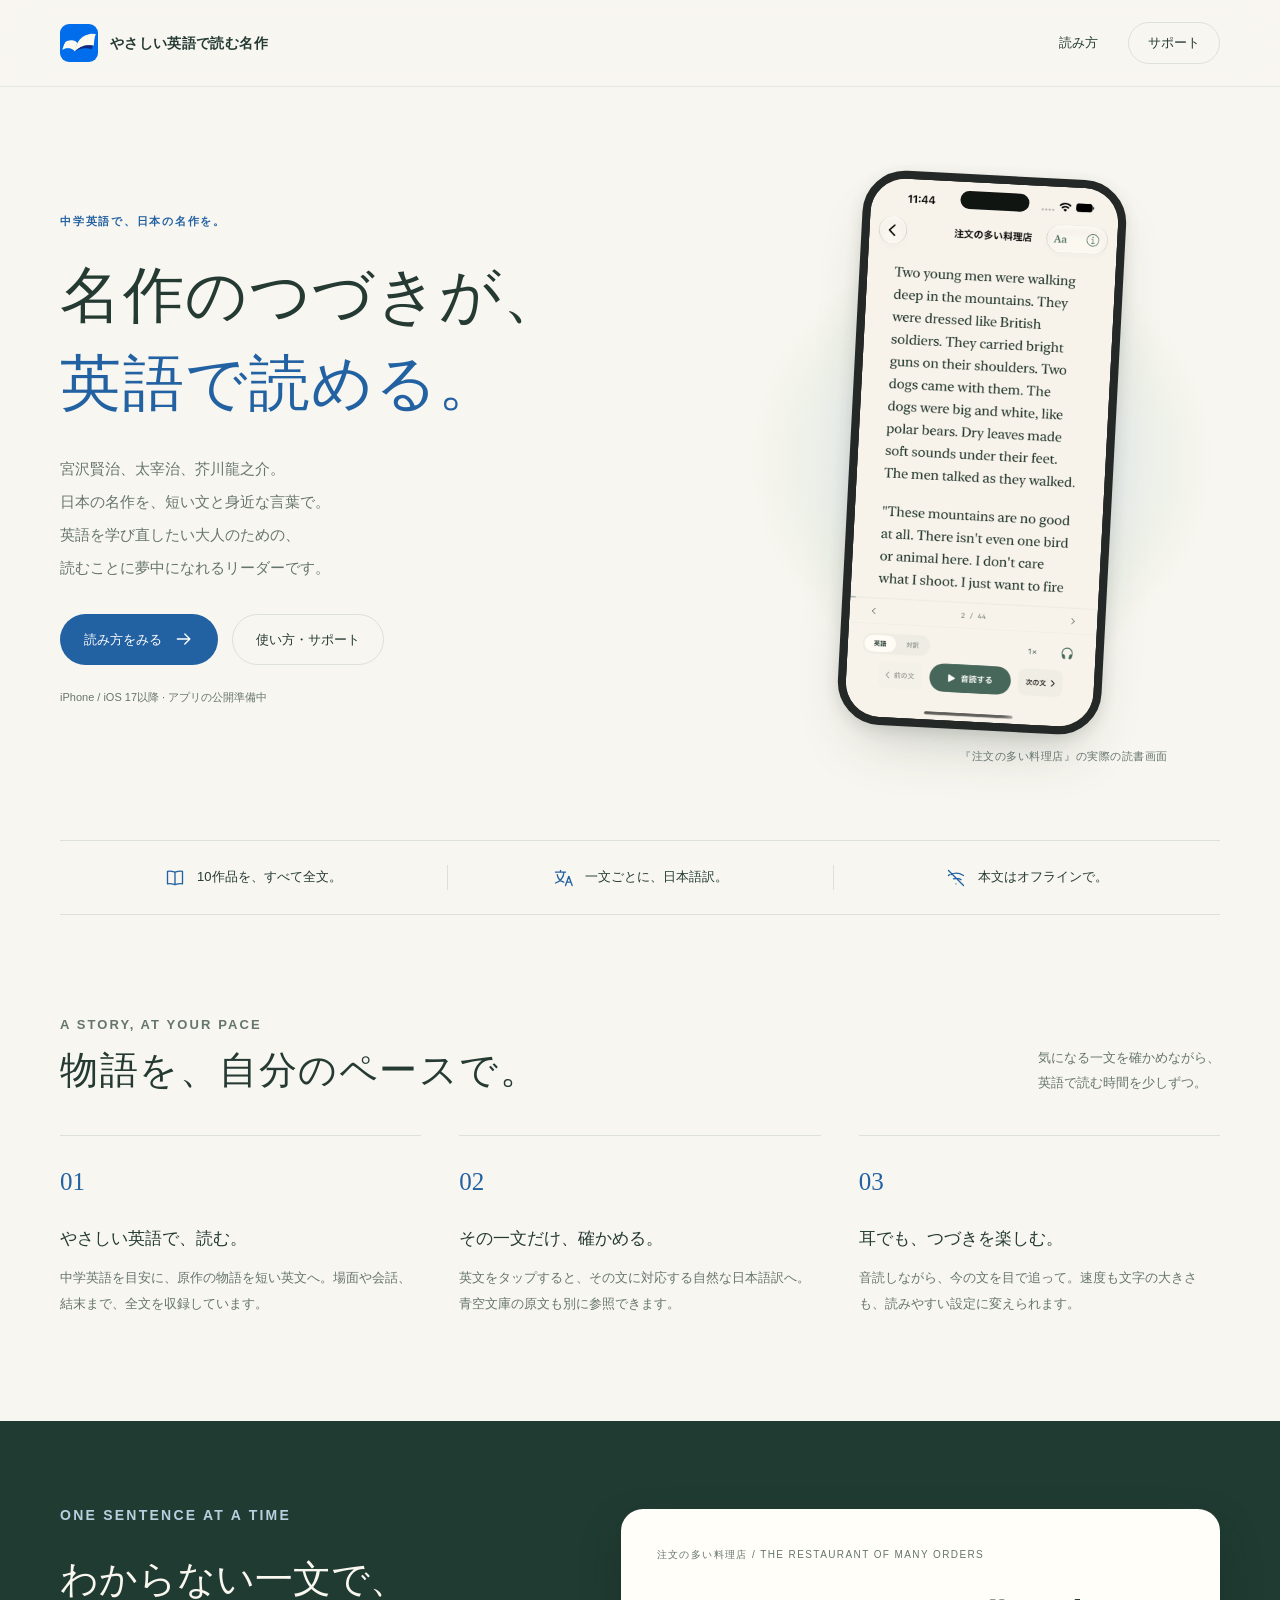
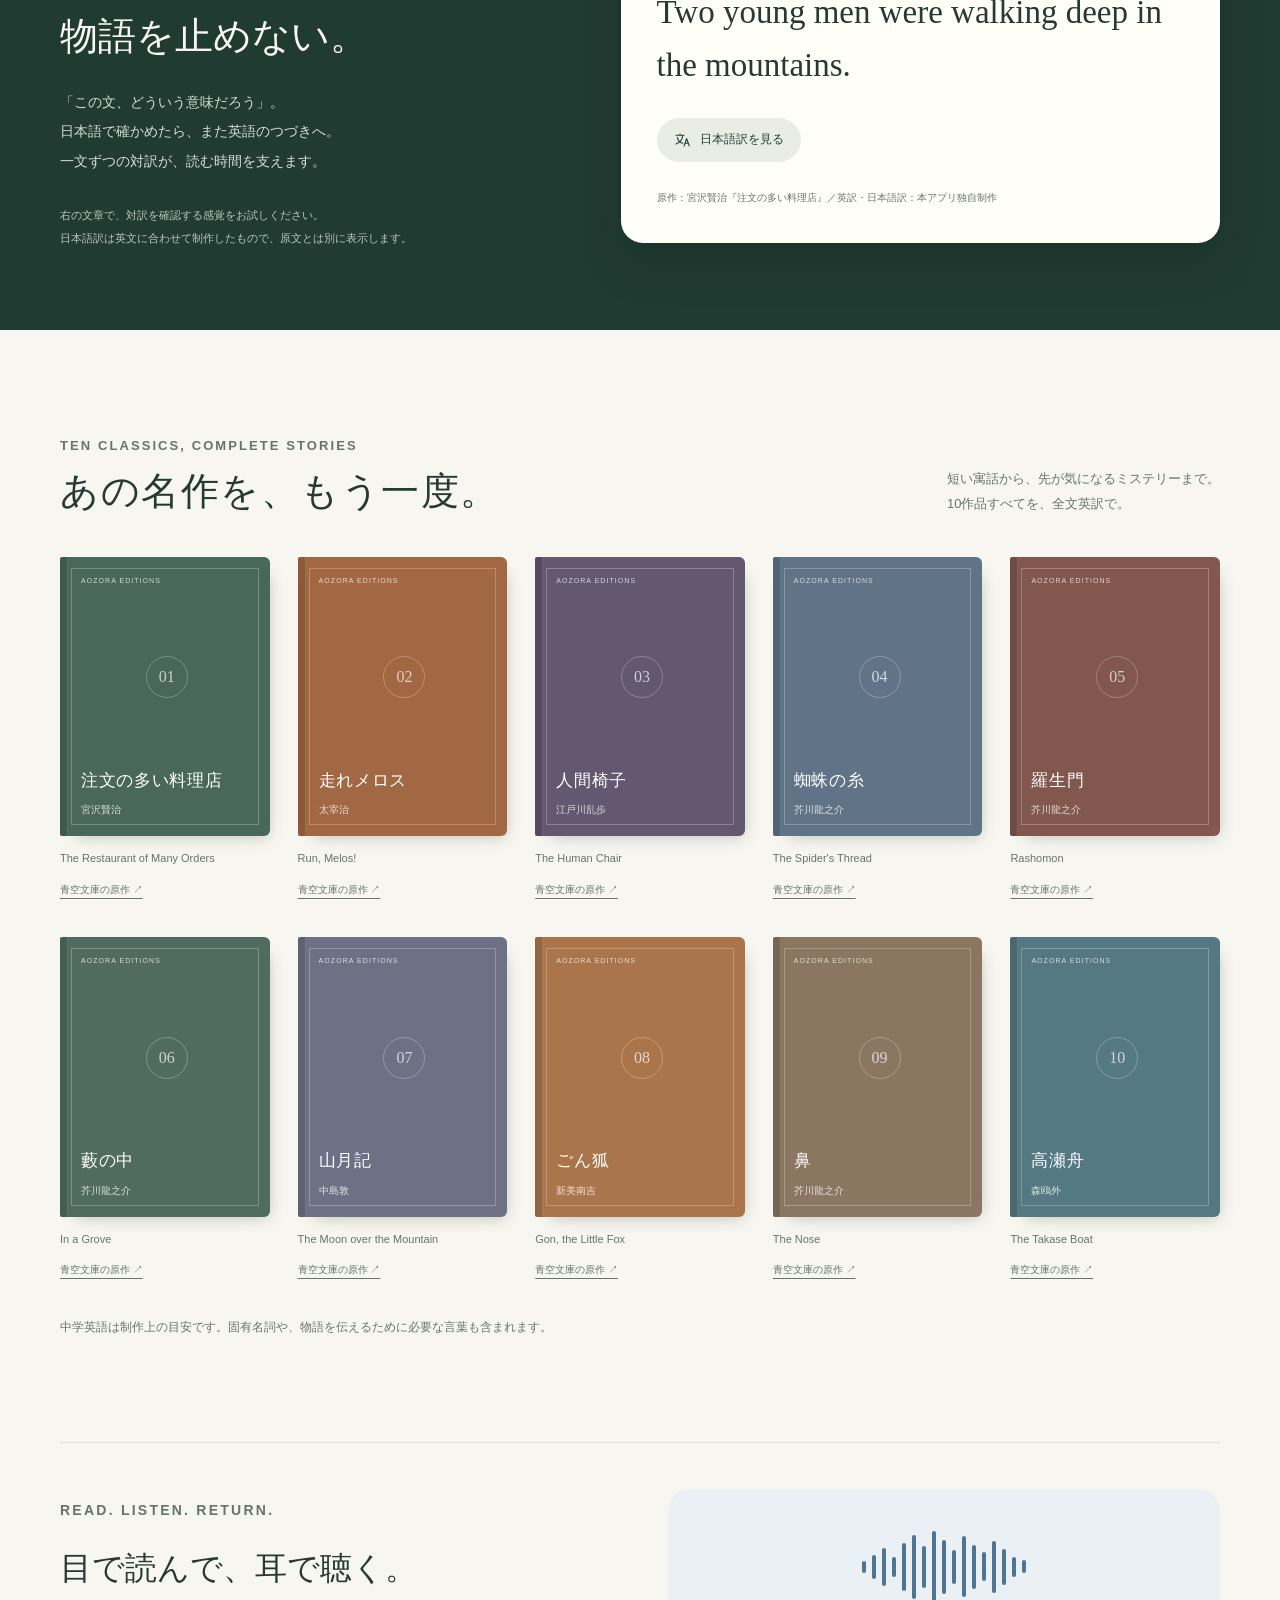
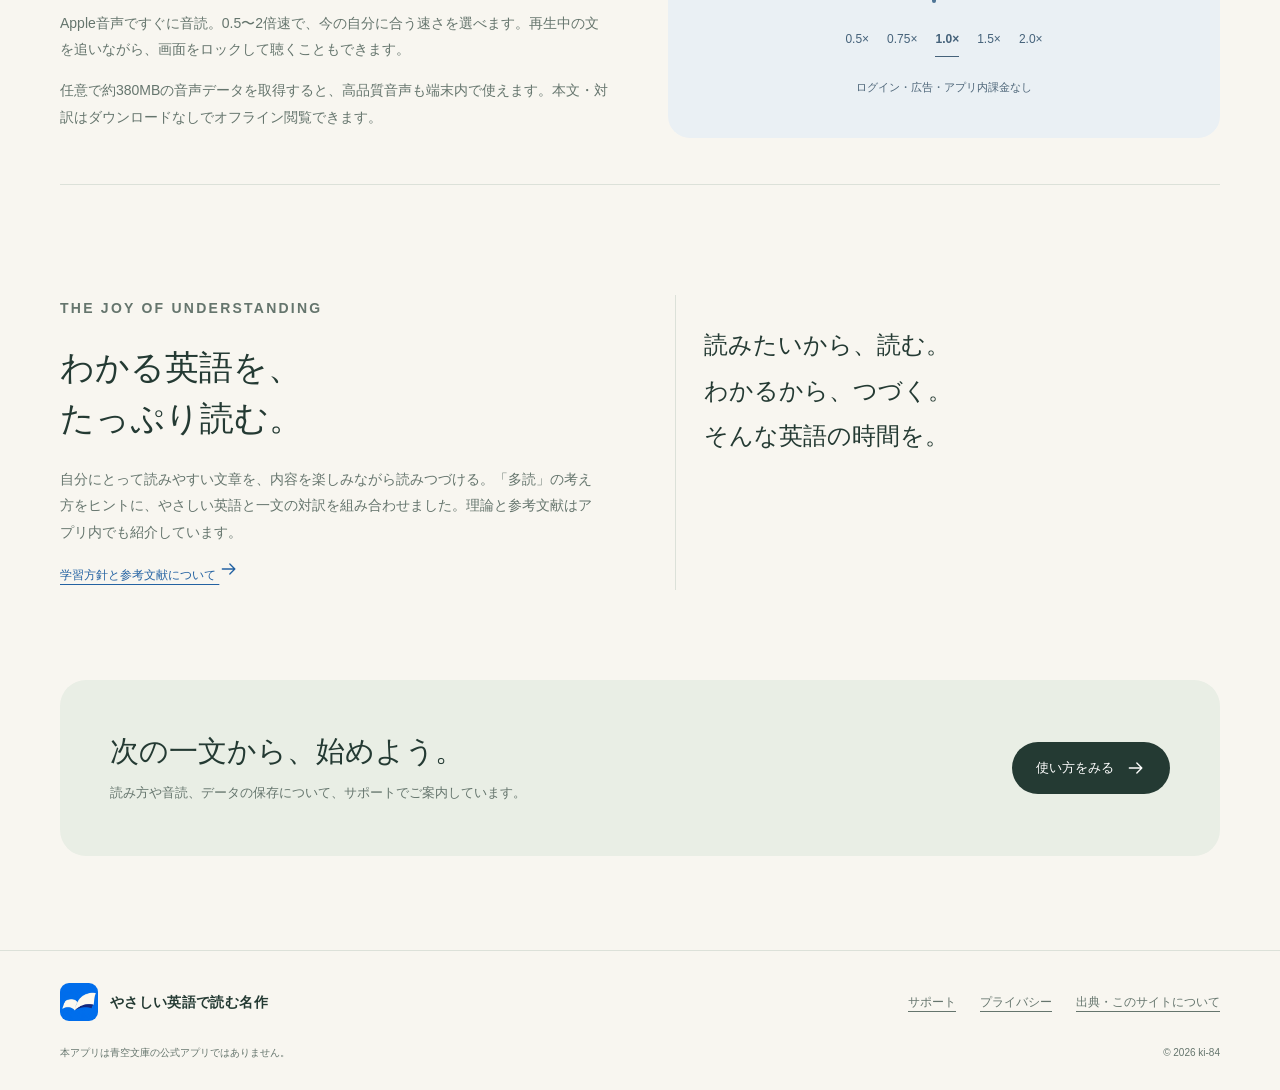
==== docs/index.html @ 1aab6295 "Build app marketing and support website with privacy policy" ====
<!doctype html>
<html lang="ja">
<head>
  <meta charset="utf-8">
  <meta name="viewport" content="width=device-width, initial-scale=1">
  <meta name="color-scheme" content="light">
  <title>名作のつづきが、英語で読める。｜やさしい英語で読む名作</title>
  <meta name="description" content="中学英語を目安に書き直した日本の名作10作品を全文収録。一文ごとの日本語訳と音読で、読む時間を楽しむiPhoneリーダー。">
  <link rel="canonical" href="https://ki-84.github.io/aozora-english-support/">
  <meta property="og:type" content="website">
  <meta property="og:locale" content="ja_JP">
  <meta property="og:site_name" content="やさしい英語で読む名作">
  <meta property="og:title" content="名作のつづきが、英語で読める。｜やさしい英語で読む名作">
  <meta property="og:description" content="中学英語を目安に書き直した日本の名作10作品を全文収録。一文ごとの日本語訳と音読で、読む時間を楽しむiPhoneリーダー。">
  <meta property="og:url" content="https://ki-84.github.io/aozora-english-support/">
  <meta property="og:image" content="https://ki-84.github.io/aozora-english-support/assets/app-icon.png">
  <meta name="twitter:card" content="summary">
  <meta name="theme-color" content="#f8f6f0">
  <link rel="icon" href="./assets/favicon.png" type="image/png">
  <link rel="apple-touch-icon" href="./assets/app-icon.png">
  <link rel="stylesheet" href="./assets/site.css">
  <script src="./assets/site.js" defer></script>
</head>
<body>
<a class="skip" href="#main">本文へスキップ</a>
<header class="site-header"><div class="wrap header-inner">
  <a class="brand" href="./" aria-label="やさしい英語で読む名作 ホーム"><img src="./assets/app-icon.png" width="38" height="38" alt=""><span>やさしい英語で読む名作</span></a>
  <nav class="site-nav" aria-label="メインナビゲーション"><a class="nav-reading" href="./#reading">読み方</a><a class="nav-contact" href="./support/">サポート</a></nav>
</div></header>
<main id="main">
<section class="wrap hero" aria-labelledby="hero-title">
  <div class="hero-copy"><p class="eyebrow">中学英語で、日本の名作を。</p><h1 id="hero-title"><span>名作のつづきが、</span><span><em>英語で読める。</em></span></h1>
  <p class="hero-lead">宮沢賢治、太宰治、芥川龍之介。<br>日本の名作を、短い文と身近な言葉で。<br>英語を学び直したい大人のための、<br>読むことに夢中になれるリーダーです。</p>
  <div class="actions"><a class="button blue" href="#reading">読み方をみる <svg viewBox="0 0 24 24" aria-hidden="true"><path d="M4 12h15m-6-6 6 6-6 6"/></svg></a><a class="button secondary" href="support/">使い方・サポート</a></div><p class="availability">iPhone / iOS 17以降 · アプリの公開準備中</p></div>
  <figure class="hero-visual"><div class="phone"><img src="assets/reader.png" width="662" height="1440" alt="英語の本文と、一文ずつの音読操作を備えたアプリの読書画面" fetchpriority="high"></div><figcaption class="screen-note">『注文の多い料理店』の実際の読書画面</figcaption></figure>
</section>
<div class="wrap promise-strip" aria-label="アプリの特長"><div><svg viewBox="0 0 24 24" aria-hidden="true"><path d="M12 5v15M3 4c4-1 6 0 9 1 3-1 5-2 9-1v15c-4-1-6 0-9 1-3-1-5-2-9-1z"/></svg><span>10作品を、すべて全文。</span></div><div><svg viewBox="0 0 24 24" aria-hidden="true"><path d="M3 5h12M9 3v2M5 8c1 5 4 8 8 9m0-12c0 5-3 10-10 13m12 3 4-11 4 11m-6-4h4"/></svg><span>一文ごとに、日本語訳。</span></div><div><svg viewBox="0 0 24 24" aria-hidden="true"><path d="m3 3 18 18M6 8c5-3 10-2 15 1M3 9l1-1m5 5c3-1 6-1 9 1m-6 5h.01"/></svg><span>本文はオフラインで。</span></div></div>
<section class="wrap section" id="reading" aria-labelledby="reading-title">
  <div class="section-heading"><div><p class="eyebrow">A STORY, AT YOUR PACE</p><h2 id="reading-title">物語を、自分のペースで。</h2></div><p>気になる一文を確かめながら、<br>英語で読む時間を少しずつ。</p></div>
  <div class="step-grid">
    <article class="step"><div class="number">01</div><div><h3>やさしい英語で、読む。</h3><p>中学英語を目安に、原作の物語を短い英文へ。場面や会話、結末まで、全文を収録しています。</p></div></article>
    <article class="step"><div class="number">02</div><div><h3>その一文だけ、確かめる。</h3><p>英文をタップすると、その文に対応する自然な日本語訳へ。青空文庫の原文も別に参照できます。</p></div></article>
    <article class="step"><div class="number">03</div><div><h3>耳でも、つづきを楽しむ。</h3><p>音読しながら、今の文を目で追って。速度も文字の大きさも、読みやすい設定に変えられます。</p></div></article>
  </div>
</section>
<section class="reading-section" aria-labelledby="translation-title"><div class="wrap reading-grid">
  <div class="reading-copy"><p class="eyebrow">ONE SENTENCE AT A TIME</p><h2 id="translation-title">わからない一文で、<br>物語を止めない。</h2><p>「この文、どういう意味だろう」。<br>日本語で確かめたら、また英語のつづきへ。<br>一文ずつの対訳が、読む時間を支えます。</p><p class="fine">右の文章で、対訳を確認する感覚をお試しください。<br>日本語訳は英文に合わせて制作したもので、原文とは別に表示します。</p></div>
  <div class="quote-card"><p class="quote-label">注文の多い料理店 / THE RESTAURANT OF MANY ORDERS</p><p class="sample-english" lang="en">Two young men were walking deep in the mountains.</p><button type="button" class="translation-toggle" data-translation-toggle aria-expanded="false" aria-controls="sample-translation"><svg viewBox="0 0 24 24" aria-hidden="true"><path d="M3 5h12M9 3v2M5 8c1 5 4 8 8 9m0-12c0 5-3 10-10 13m12 3 4-11 4 11m-6-4h4"/></svg><span>日本語訳を見る</span></button><div class="translation" id="sample-translation" hidden><p>二人の若い男が山奥を歩いていました。</p><small>この英文に対応する日本語訳</small></div><noscript><div class="translation"><p>二人の若い男が山奥を歩いていました。</p></div></noscript><cite class="quote-credit">原作：宮沢賢治『注文の多い料理店』／英訳・日本語訳：本アプリ独自制作</cite></div>
</div></section>
<section class="wrap section" aria-labelledby="books-title"><div class="section-heading"><div><p class="eyebrow">TEN CLASSICS, COMPLETE STORIES</p><h2 id="books-title">あの名作を、もう一度。</h2></div><p>短い寓話から、先が気になるミステリーまで。<br>10作品すべてを、全文英訳で。</p></div><ol class="book-grid"><li><article aria-labelledby="book-restaurant">
          <div class="book-cover" style="--cover:#49675B"><span class="edition">AOZORA EDITIONS</span><span class="ornament" aria-hidden="true">01</span><div><h3 id="book-restaurant">注文の多い料理店</h3><p>宮沢賢治</p></div></div>
          <div class="book-meta"><p lang="en">The Restaurant of Many Orders</p><a href="https://www.aozora.gr.jp/cards/000081/card43754.html">青空文庫の原作 ↗</a></div>
        </article></li>
<li><article aria-labelledby="book-melos">
          <div class="book-cover" style="--cover:#A26743"><span class="edition">AOZORA EDITIONS</span><span class="ornament" aria-hidden="true">02</span><div><h3 id="book-melos">走れメロス</h3><p>太宰治</p></div></div>
          <div class="book-meta"><p lang="en">Run, Melos!</p><a href="https://www.aozora.gr.jp/cards/000035/card1567.html">青空文庫の原作 ↗</a></div>
        </article></li>
<li><article aria-labelledby="book-chair">
          <div class="book-cover" style="--cover:#65576F"><span class="edition">AOZORA EDITIONS</span><span class="ornament" aria-hidden="true">03</span><div><h3 id="book-chair">人間椅子</h3><p>江戸川乱歩</p></div></div>
          <div class="book-meta"><p lang="en">The Human Chair</p><a href="https://www.aozora.gr.jp/cards/001779/card56648.html">青空文庫の原作 ↗</a></div>
        </article></li>
<li><article aria-labelledby="book-spider">
          <div class="book-cover" style="--cover:#607387"><span class="edition">AOZORA EDITIONS</span><span class="ornament" aria-hidden="true">04</span><div><h3 id="book-spider">蜘蛛の糸</h3><p>芥川龍之介</p></div></div>
          <div class="book-meta"><p lang="en">The Spider&#x27;s Thread</p><a href="https://www.aozora.gr.jp/cards/000879/card92.html">青空文庫の原作 ↗</a></div>
        </article></li>
<li><article aria-labelledby="book-rashomon">
          <div class="book-cover" style="--cover:#81574E"><span class="edition">AOZORA EDITIONS</span><span class="ornament" aria-hidden="true">05</span><div><h3 id="book-rashomon">羅生門</h3><p>芥川龍之介</p></div></div>
          <div class="book-meta"><p lang="en">Rashomon</p><a href="https://www.aozora.gr.jp/cards/000879/card127.html">青空文庫の原作 ↗</a></div>
        </article></li>
<li><article aria-labelledby="book-grove">
          <div class="book-cover" style="--cover:#506C61"><span class="edition">AOZORA EDITIONS</span><span class="ornament" aria-hidden="true">06</span><div><h3 id="book-grove">藪の中</h3><p>芥川龍之介</p></div></div>
          <div class="book-meta"><p lang="en">In a Grove</p><a href="https://www.aozora.gr.jp/cards/000879/card179.html">青空文庫の原作 ↗</a></div>
        </article></li>
<li><article aria-labelledby="book-tiger">
          <div class="book-cover" style="--cover:#6E7185"><span class="edition">AOZORA EDITIONS</span><span class="ornament" aria-hidden="true">07</span><div><h3 id="book-tiger">山月記</h3><p>中島敦</p></div></div>
          <div class="book-meta"><p lang="en">The Moon over the Mountain</p><a href="https://www.aozora.gr.jp/cards/000119/card624.html">青空文庫の原作 ↗</a></div>
        </article></li>
<li><article aria-labelledby="book-gon">
          <div class="book-cover" style="--cover:#AB754B"><span class="edition">AOZORA EDITIONS</span><span class="ornament" aria-hidden="true">08</span><div><h3 id="book-gon">ごん狐</h3><p>新美南吉</p></div></div>
          <div class="book-meta"><p lang="en">Gon, the Little Fox</p><a href="https://www.aozora.gr.jp/cards/000121/card628.html">青空文庫の原作 ↗</a></div>
        </article></li>
<li><article aria-labelledby="book-nose">
          <div class="book-cover" style="--cover:#8A7661"><span class="edition">AOZORA EDITIONS</span><span class="ornament" aria-hidden="true">09</span><div><h3 id="book-nose">鼻</h3><p>芥川龍之介</p></div></div>
          <div class="book-meta"><p lang="en">The Nose</p><a href="https://www.aozora.gr.jp/cards/000879/card42.html">青空文庫の原作 ↗</a></div>
        </article></li>
<li><article aria-labelledby="book-takase">
          <div class="book-cover" style="--cover:#547982"><span class="edition">AOZORA EDITIONS</span><span class="ornament" aria-hidden="true">10</span><div><h3 id="book-takase">高瀬舟</h3><p>森鴎外</p></div></div>
          <div class="book-meta"><p lang="en">The Takase Boat</p><a href="https://www.aozora.gr.jp/cards/000129/card691.html">青空文庫の原作 ↗</a></div>
        </article></li></ol><p class="book-note">中学英語は制作上の目安です。固有名詞や、物語を伝えるために必要な言葉も含まれます。</p></section>
<section class="wrap section" aria-labelledby="listen-title"><div class="listen-panel"><div><p class="eyebrow">READ. LISTEN. RETURN.</p><h2 id="listen-title">目で読んで、耳で聴く。</h2><p>Apple音声ですぐに音読。0.5〜2倍速で、今の自分に合う速さを選べます。再生中の文を追いながら、画面をロックして聴くこともできます。</p><p>任意で約380MBの音声データを取得すると、高品質音声も端末内で使えます。本文・対訳はダウンロードなしでオフライン閲覧できます。</p></div><div class="audio-graphic" aria-label="0.5倍から2倍までの音読速度に対応"><div class="waveform" aria-hidden="true"><i style="--h:12px"></i><i style="--h:24px"></i><i style="--h:38px"></i><i style="--h:20px"></i><i style="--h:48px"></i><i style="--h:64px"></i><i style="--h:42px"></i><i style="--h:72px"></i><i style="--h:54px"></i><i style="--h:34px"></i><i style="--h:61px"></i><i style="--h:44px"></i><i style="--h:29px"></i><i style="--h:52px"></i><i style="--h:36px"></i><i style="--h:20px"></i><i style="--h:13px"></i></div><div class="rate-list"><span>0.5×</span><span>0.75×</span><strong>1.0×</strong><span>1.5×</span><span>2.0×</span></div><p>ログイン・広告・アプリ内課金なし</p></div></div></section>
<section class="wrap learning" aria-labelledby="learning-title"><div><p class="eyebrow">THE JOY OF UNDERSTANDING</p><h2 id="learning-title">わかる英語を、<br>たっぷり読む。</h2><p>自分にとって読みやすい文章を、内容を楽しみながら読みつづける。「多読」の考え方をヒントに、やさしい英語と一文の対訳を組み合わせました。理論と参考文献はアプリ内でも紹介しています。</p><a href="sources/#learning">学習方針と参考文献について <svg viewBox="0 0 24 24" aria-hidden="true"><path d="M4 12h15m-6-6 6 6-6 6"/></svg></a></div><p class="margin-note">読みたいから、読む。<br>わかるから、つづく。<br>そんな英語の時間を。</p></section>
<section class="wrap last-cta" aria-label="使い方へ"><div><h2>次の一文から、始めよう。</h2><p>読み方や音読、データの保存について、サポートでご案内しています。</p></div><a class="button" href="support/">使い方をみる <svg viewBox="0 0 24 24" aria-hidden="true"><path d="M4 12h15m-6-6 6 6-6 6"/></svg></a></section>
</main>
<footer class="site-footer"><div class="wrap">
  <div class="footer-top"><a class="brand" href="./"><img src="./assets/app-icon.png" width="32" height="32" alt=""><span>やさしい英語で読む名作</span></a>
  <nav class="footer-nav" aria-label="フッターナビゲーション"><a href="./support/">サポート</a><a href="./privacy/">プライバシー</a><a href="./sources/">出典・このサイトについて</a></nav></div>
  <div class="footer-note"><p>本アプリは青空文庫の公式アプリではありません。</p><p>© 2026 ki-84</p></div>
</div></footer>
</body></html>
---- docs/assets/site.css ----
@charset "UTF-8";
:root{--paper:#f8f6f0;--surface:#fffef9;--ink:#243a33;--muted:#65756d;--blue:#2362a2;--line:#dce1d9;--pale:#e9eee5;--serif:"Hiragino Mincho ProN","Yu Mincho","Noto Serif JP",serif;--sans:-apple-system,BlinkMacSystemFont,"Hiragino Kaku Gothic ProN","Yu Gothic",sans-serif;--width:1160px}
*{box-sizing:border-box}html{scroll-behavior:smooth;scroll-padding-top:100px}body{margin:0;background:var(--paper);color:var(--ink);font-family:var(--sans);font-size:16px;line-height:1.9;-webkit-font-smoothing:antialiased}a{color:var(--blue);text-underline-offset:5px}a:hover{text-decoration-thickness:2px}button,a{-webkit-tap-highlight-color:transparent}button{font:inherit}button:not(:disabled){cursor:pointer}a:focus-visible,button:focus-visible,summary:focus-visible{outline:3px solid #397abf;outline-offset:5px}img{max-width:100%;height:auto;display:block}svg{width:20px;height:20px;flex-shrink:0;stroke:currentColor;fill:none;stroke-width:1.6;stroke-linecap:round;stroke-linejoin:round}h1,h2,h3,p,ul,ol,figure{margin-top:0}h1,h2,h3{line-height:1.5}h1,h2{font-family:var(--serif);font-weight:500}p:last-child{margin-bottom:0}.wrap{width:min(var(--width),calc(100% - 64px));margin:auto}.skip{position:absolute;top:-100px;left:16px;z-index:10;background:white;padding:12px}.skip:focus{top:8px}.site-header{position:sticky;top:0;z-index:5;background:rgba(248,246,240,.94);backdrop-filter:blur(18px);border-bottom:1px solid rgba(220,225,217,.7)}.header-inner{display:flex;align-items:center;justify-content:space-between;min-height:86px;gap:24px}.brand{display:flex;align-items:center;gap:12px;color:var(--ink);text-decoration:none;line-height:1.5;font-size:14px;font-weight:600;letter-spacing:.025em}.brand img{width:38px;border-radius:9px}.site-nav{display:flex;gap:30px;align-items:center}.site-nav a{color:var(--ink);font-size:13px;text-decoration:none}.site-nav a[aria-current=page]{color:var(--blue)}.site-nav .nav-contact{border:1px solid var(--line);border-radius:99px;padding:8px 19px}.eyebrow{font-size:11px;letter-spacing:.16em;font-weight:600;color:var(--blue);margin-bottom:20px}.hero{display:grid;grid-template-columns:1.12fr .88fr;align-items:center;gap:76px;padding-block:76px 84px}.hero h1{font-size:clamp(36px,4.8vw,68px);line-height:1.42;letter-spacing:.025em;margin-bottom:25px}.hero h1 span{display:block;white-space:nowrap}.hero h1 em{font-style:normal;color:var(--blue)}.hero-lead{max-width:450px;color:var(--muted);font-size:15px;line-height:2.2;margin-bottom:30px}.actions{display:flex;gap:14px;align-items:center;flex-wrap:wrap}.button{display:inline-flex;align-items:center;justify-content:center;gap:12px;border:1px solid transparent;border-radius:99px;padding:13px 23px;text-decoration:none;background:var(--ink);color:white;font-size:13px;font-weight:500;line-height:1.8;transition:transform .18s,background .18s;min-height:50px}.button:hover{background:#36564a;transform:translateY(-2px)}.button.secondary{background:transparent;border-color:var(--line);color:var(--ink)}.button.secondary:hover{background:var(--pale)}.button.blue{background:var(--blue)}.button.blue:hover{background:#154e87}.availability{font-size:11px;color:var(--muted);margin-top:22px}.hero-visual{position:relative;padding:12px 30px 10px;display:flex;justify-content:center}.hero-visual:before{content:"";position:absolute;inset:14% -8% 11%;border-radius:50%;background:radial-gradient(ellipse,#e2eafa,rgba(234,239,230,.7) 55%,transparent 72%)}.phone{position:relative;width:264px;max-width:100%;border:8px solid #242826;border-radius:43px;background:#242826;box-shadow:0 30px 58px -22px #23362b40,0 4px 15px #24372c20;overflow:hidden;transform:rotate(3deg)}.phone img{width:100%;border-radius:34px}.phone:after{content:"";position:absolute;top:9px;left:50%;transform:translateX(-50%);width:28%;height:18px;background:#101511;border-radius:20px}.screen-note{position:absolute;bottom:-26px;right:12px;font-size:11px;color:var(--muted);letter-spacing:.05em}.promise-strip{display:grid;grid-template-columns:repeat(3,1fr);border-top:1px solid var(--line);border-bottom:1px solid var(--line);padding-block:24px;margin-bottom:98px}.promise-strip div{display:flex;align-items:center;justify-content:center;gap:12px;font-size:13px}.promise-strip div+div{border-left:1px solid var(--line)}.promise-strip svg{color:var(--blue)}.section{padding-block:0 104px}.section-heading{display:flex;justify-content:space-between;gap:32px;align-items:flex-end;margin-bottom:36px}.section-heading h2{font-size:clamp(28px,3vw,39px);margin-bottom:0;letter-spacing:.04em}.section-heading p{max-width:360px;color:var(--muted);font-size:13px;margin-bottom:4px}.step-grid{display:grid;grid-template-columns:repeat(3,1fr);gap:38px}.step{border-top:1px solid var(--line);padding-top:22px}.step .number{font-family:var(--serif);font-size:25px;color:var(--blue);margin-bottom:20px}.step h3{font-size:17px;font-weight:500;margin-bottom:14px}.step p{font-size:13px;color:var(--muted);line-height:2}.reading-section{background:#203b32;color:#f9f7ef;padding-block:80px;margin-bottom:104px;position:relative;overflow:hidden}.reading-grid{display:grid;grid-template-columns:.9fr 1.1fr;gap:70px;align-items:center}.reading-copy .eyebrow{color:#b9cfdf}.reading-copy h2{font-size:clamp(28px,3vw,40px);margin-bottom:22px}.reading-copy>p{color:#d5dfd6;font-size:14px;line-height:2.1}.reading-copy .fine{color:#b8c9bd;font-size:11px;margin-top:28px}.quote-card{background:var(--surface);color:var(--ink);padding:36px;border-radius:22px;box-shadow:0 20px 40px #0e211640}.quote-card .quote-label{font-size:10px;letter-spacing:.14em;color:var(--muted);margin-bottom:22px}.sample-english{font-family:Georgia,"Times New Roman",serif;font-size:clamp(24px,3vw,33px);line-height:1.6;margin-bottom:26px}.translation-toggle{background:var(--pale);border:0;color:var(--ink);font-size:12px;border-radius:99px;padding:10px 17px;display:flex;align-items:center;gap:10px;min-height:44px}.translation-toggle svg{width:16px}.translation{background:#eff2e9;border-left:2px solid #9cb5a7;padding:18px 20px;margin-top:24px;animation:appear .18s ease-out}.translation p{font-size:15px}.translation small{display:block;color:var(--muted);font-size:10px;margin-top:8px}.quote-credit{font-style:normal;display:block;font-size:10px;color:var(--muted);margin-top:26px}.book-grid{display:grid;grid-template-columns:repeat(5,1fr);gap:34px 28px;list-style:none;padding:0;margin:0}.book-cover{position:relative;aspect-ratio:3/4;background:var(--cover);color:white;box-shadow:7px 9px 16px -10px #1b322c50;border-radius:2px 6px 6px 2px;padding:17px 17px 17px 21px;display:flex;flex-direction:column;justify-content:space-between;overflow:hidden;transition:transform .2s}.book-cover:before{content:"";position:absolute;inset:0 auto 0 0;width:7px;background:#0002;border-right:1px solid #ffffff21}.book-cover:after{content:"";position:absolute;inset:11px;border:1px solid #ffffff40;pointer-events:none}.book-cover .edition{font-size:7px;letter-spacing:.15em;opacity:.75}.book-cover .ornament{width:42px;height:42px;border:1px solid #ffffff60;border-radius:50%;align-self:center;display:grid;place-items:center;opacity:.7;font-family:var(--serif);font-size:16px}.book-cover h3{font-family:var(--serif);font-size:17px;font-weight:500;letter-spacing:.04em;margin:0 0 7px}.book-cover p{font-family:var(--serif);font-size:10px;opacity:.8;margin:0}.book-meta{margin-top:14px}.book-meta p{font-size:11px;color:var(--muted);line-height:1.6;margin-bottom:5px}.book-meta a{font-size:10px;color:var(--muted)}.book-note{font-size:12px;color:var(--muted);margin-top:32px}.listen-panel{display:grid;grid-template-columns:1fr 1fr;gap:56px;border-block:1px solid var(--line);padding-block:46px;align-items:center}.listen-panel h2{font-size:32px;margin-bottom:18px}.listen-panel p{font-size:14px;color:var(--muted)}.audio-graphic{position:relative;padding:40px 30px;background:#eaf0f4;border-radius:22px;text-align:center}.waveform{height:75px;display:flex;gap:6px;align-items:center;justify-content:center;margin-bottom:24px}.waveform i{display:block;width:4px;height:var(--h);border-radius:5px;background:#4e7595}.rate-list{display:flex;justify-content:center;gap:18px;color:#45627a;font-size:12px}.rate-list strong{border-bottom:1px solid #45627a;padding-bottom:5px}.audio-graphic p{font-size:11px;margin-top:20px;color:#4d6578}.learning{display:grid;grid-template-columns:1fr 1fr;gap:70px;padding-block:6px 90px}.learning h2{font-size:34px;margin-bottom:22px}.learning p{font-size:14px;color:var(--muted)}.learning a{font-size:12px}.learning .margin-note{padding:28px;border-left:1px solid var(--line);font-family:var(--serif);font-size:24px;line-height:1.9;color:var(--ink)}.last-cta{background:#e9eee5;border-radius:26px;padding:50px;display:flex;justify-content:space-between;gap:30px;align-items:center;margin-bottom:94px}.last-cta h2{font-size:29px;margin-bottom:8px}.last-cta p{font-size:13px;color:var(--muted)}.site-footer{border-top:1px solid var(--line);padding-block:32px 28px}.footer-top{display:flex;justify-content:space-between;gap:30px;align-items:center;margin-bottom:22px}.footer-nav{display:flex;gap:24px;flex-wrap:wrap}.footer-nav a{font-size:12px;color:var(--muted)}.footer-note{font-size:10px;color:var(--muted);display:flex;justify-content:space-between;gap:20px;flex-wrap:wrap}.footer-note p{margin:0}.page-head{padding-block:64px 34px}.breadcrumbs{font-size:11px;color:var(--muted);margin-bottom:25px}.breadcrumbs a{color:var(--muted)}.page-head h1{font-size:clamp(35px,4vw,54px);margin-bottom:18px}.page-head .intro{max-width:720px;font-size:15px;color:var(--muted)}.page-layout{display:grid;grid-template-columns:210px 1fr;gap:58px;align-items:start;padding-bottom:90px}.toc{position:sticky;top:116px;padding:20px 0;border-top:1px solid var(--line)}.toc p{font-size:11px;color:var(--muted);margin-bottom:16px}.toc a{display:block;padding:7px 0;font-size:12px;color:var(--ink);text-decoration:none}.prose{min-width:0}.prose section{margin-bottom:48px;scroll-margin-top:110px}.prose h2{font-size:26px;padding-bottom:15px;border-bottom:1px solid var(--line);margin-bottom:22px}.prose h3{font-size:17px;font-weight:500;margin:28px 0 12px}.prose p,.prose li{font-size:14px;line-height:2.1}.prose ul,.prose ol{padding-left:1.5em}.prose small{font-size:11px;color:var(--muted)}.contact-card{background:var(--surface);border:1px solid var(--line);border-radius:20px;padding:28px}.contact-card .actions{margin:22px 0 18px}.contact-card .notice{font-size:12px;color:var(--muted);margin-bottom:0}.contact-card h2{border:0;padding:0;margin-bottom:14px}.support-topics{display:grid;grid-template-columns:repeat(3,1fr);gap:12px;margin-top:22px}.support-topics a{display:flex;align-items:center;gap:10px;padding:16px;border:1px solid var(--line);border-radius:13px;font-size:12px;text-decoration:none;color:var(--ink);background:var(--surface)}.faq details{border-bottom:1px solid var(--line);padding:20px 0}.faq summary{cursor:pointer;list-style:none;font-size:14px;font-weight:500;position:relative;padding-right:30px}.faq summary::-webkit-details-marker{display:none}.faq summary:after{content:"＋";position:absolute;right:4px;color:var(--blue)}.faq details[open] summary:after{content:"−"}.faq details p{padding:16px 22px 0 0;font-size:13px;color:var(--muted);margin-bottom:0}.steps-list li{padding:0 0 12px 7px}.policy-summary{background:var(--pale);padding:24px;border-radius:16px;margin-bottom:34px}.policy-summary p{margin-bottom:0}.updated{font-size:12px;color:var(--muted)}.source-list{padding:0!important;list-style:none}.source-list li{display:flex;justify-content:space-between;gap:20px;border-bottom:1px solid var(--line);padding:14px 0}.source-list span{color:var(--muted)}.source-list a{font-size:12px}.not-found{max-width:700px;padding-block:100px 140px}.not-found h1{font-size:40px}.not-found p{color:var(--muted)}[hidden]{display:none!important}@keyframes appear{from{opacity:0;transform:translateY(5px)}to{opacity:1;transform:none}}
@media(min-width:1400px){.hero{padding-block:92px 100px}.hero-visual .phone{width:285px}}
@media(max-width:1000px){.hero{gap:38px}.hero h1{font-size:clamp(36px,5.3vw,56px)}.hero-visual{padding-inline:12px}.reading-grid{gap:35px}.book-grid{gap:28px 18px}.book-cover{padding:16px}.book-cover h3{font-size:15px}.book-cover .edition{font-size:6px}.page-layout{grid-template-columns:175px 1fr;gap:32px}.listen-panel{gap:35px}}
@media(max-width:740px){.wrap{width:calc(100% - 40px)}.header-inner{min-height:72px;gap:10px}.brand{font-size:12px;gap:9px}.brand img{width:32px;border-radius:8px}.site-nav{gap:14px}.nav-reading{display:none}.site-nav .nav-contact{padding:6px 13px;font-size:11px}.hero{grid-template-columns:1fr;gap:44px;padding-block:48px 50px}.hero h1{font-size:clamp(32px,8.7vw,55px);margin-bottom:20px}.hero-lead{font-size:14px;max-width:500px}.hero .eyebrow{font-size:10px;margin-bottom:18px}.actions{gap:10px}.button{font-size:12px;padding:12px 21px}.hero-visual{padding:12px 0 24px}.hero-visual .phone{width:238px;transform:rotate(2deg)}.hero-visual:before{inset:9% 0 8%}.screen-note{right:6px;bottom:-5px;font-size:10px}.promise-strip{padding-block:21px;margin-bottom:65px}.promise-strip div{flex-direction:column;gap:8px;font-size:11px;text-align:center}.promise-strip svg{width:19px}.section{padding-bottom:65px}.section-heading{display:block;margin-bottom:28px}.section-heading h2{font-size:29px}.section-heading p{margin:14px 0 0;max-width:100%}.step-grid{grid-template-columns:1fr;gap:25px}.step{display:grid;grid-template-columns:48px 1fr;gap:12px;padding-top:22px}.step .number{margin:0}.step h3{font-size:17px;margin-bottom:9px}.step p{font-size:13px}.reading-section{padding-block:48px;margin-bottom:65px}.reading-grid{grid-template-columns:1fr;gap:30px}.reading-copy h2{font-size:30px}.reading-copy .fine{margin-top:20px}.quote-card{padding:26px 24px;border-radius:18px}.sample-english{font-size:28px}.book-grid{grid-template-columns:repeat(2,1fr);gap:28px 20px}.book-cover{padding:18px 19px 18px 24px}.book-cover h3{font-size:18px}.book-cover .edition{font-size:7px}.book-cover .ornament{width:38px;height:38px}.book-meta p{font-size:11px}.listen-panel{grid-template-columns:1fr;padding-block:32px;gap:25px}.listen-panel h2{font-size:29px}.audio-graphic{padding:30px 20px}.learning{grid-template-columns:1fr;gap:24px;padding-bottom:55px}.learning h2{font-size:29px}.learning .margin-note{padding:0 0 0 20px;font-size:23px}.last-cta{display:block;padding:28px 24px;margin-bottom:58px;border-radius:20px}.last-cta h2{font-size:25px}.last-cta .button{margin-top:22px}.footer-top{display:block}.footer-top .brand{margin-bottom:22px}.footer-nav{gap:16px}.footer-note{font-size:10px;gap:10px}.page-head{padding-block:38px 25px}.page-head h1{font-size:36px}.page-head .intro{font-size:14px}.page-layout{grid-template-columns:1fr;gap:25px;padding-bottom:50px}.toc{position:static;display:flex;gap:4px 18px;flex-wrap:wrap;padding:15px 0;border-bottom:1px solid var(--line)}.toc p{display:none}.toc a{padding:4px 0;font-size:11px}.prose h2{font-size:24px}.prose p,.prose li{font-size:14px}.contact-card{padding:23px}.support-topics{grid-template-columns:1fr}.support-topics a{padding:13px 16px}.source-list li{display:block}.source-list a{display:block;margin-top:5px}.source-list span{font-size:12px}.updated{font-size:11px}}
@media(prefers-reduced-motion:reduce){html{scroll-behavior:auto}*,*:before,*:after{animation:none!important;transition:none!important}.button:hover{transform:none}}
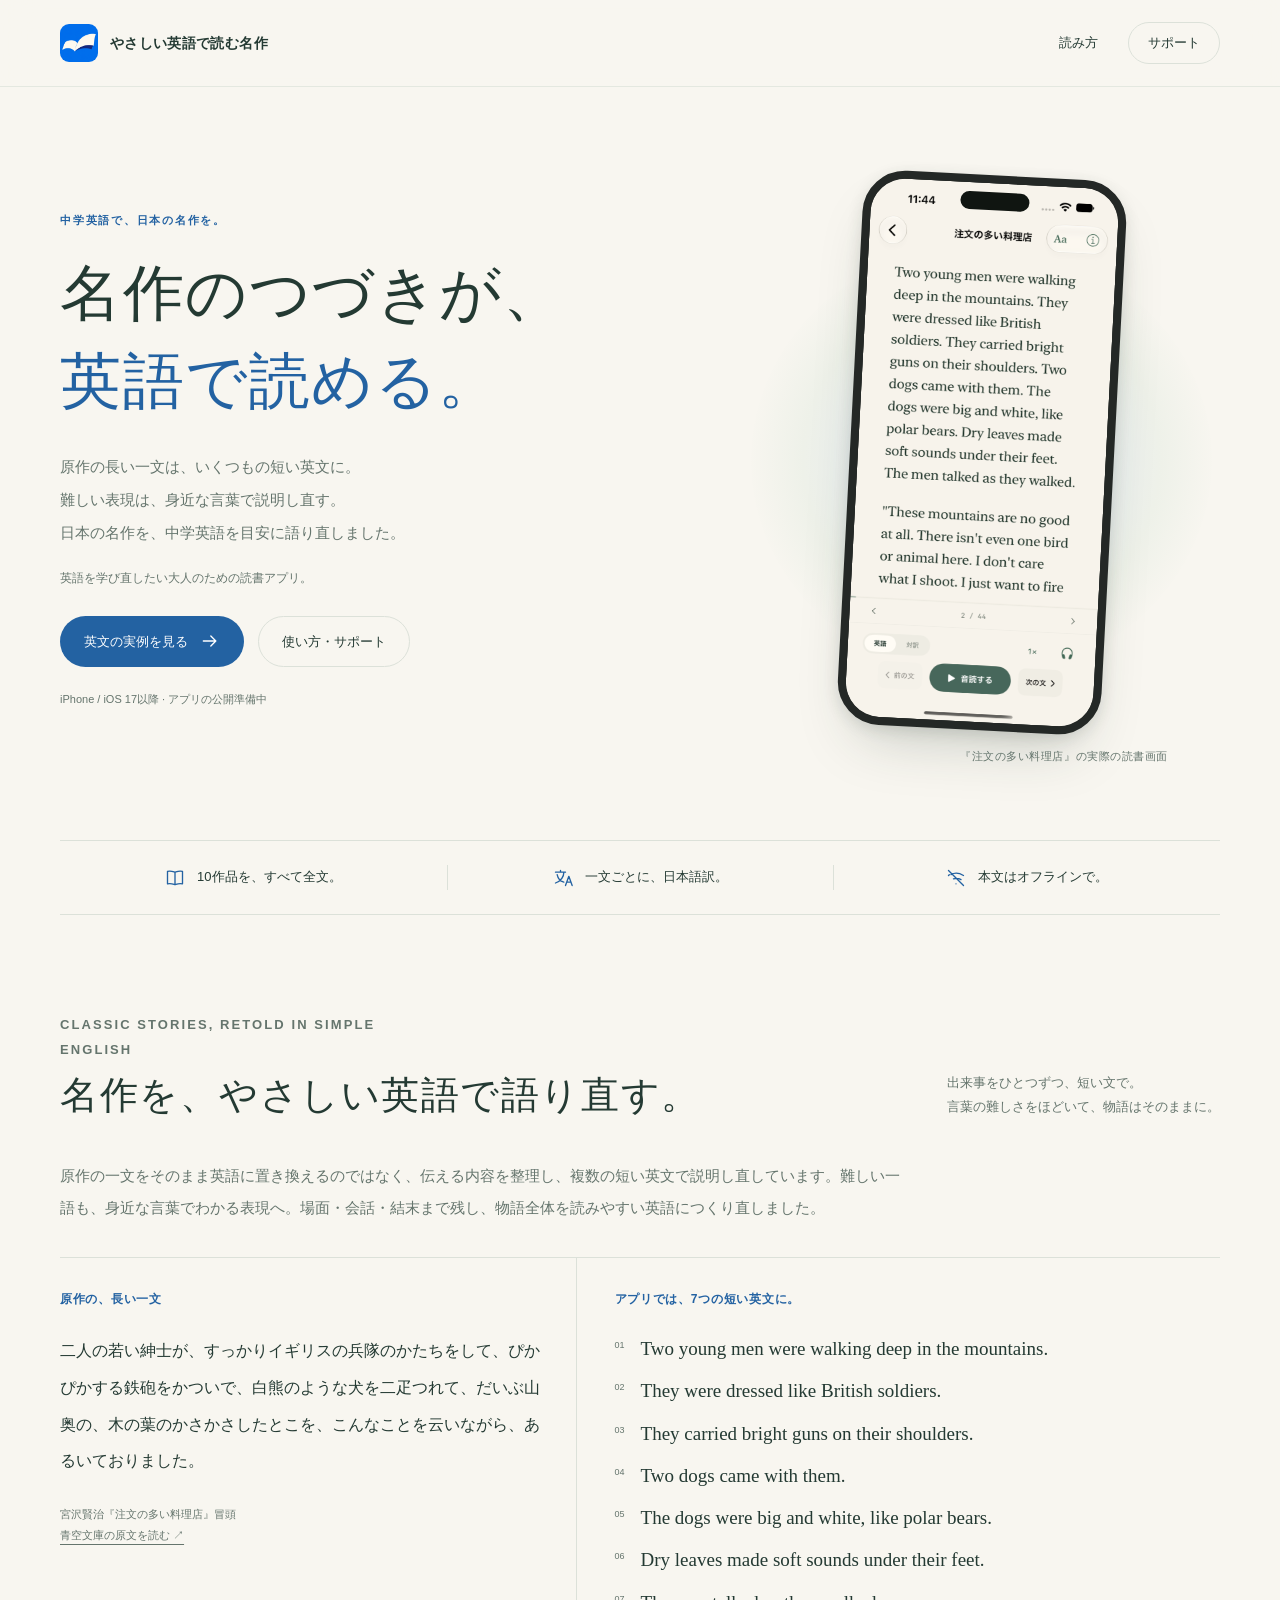
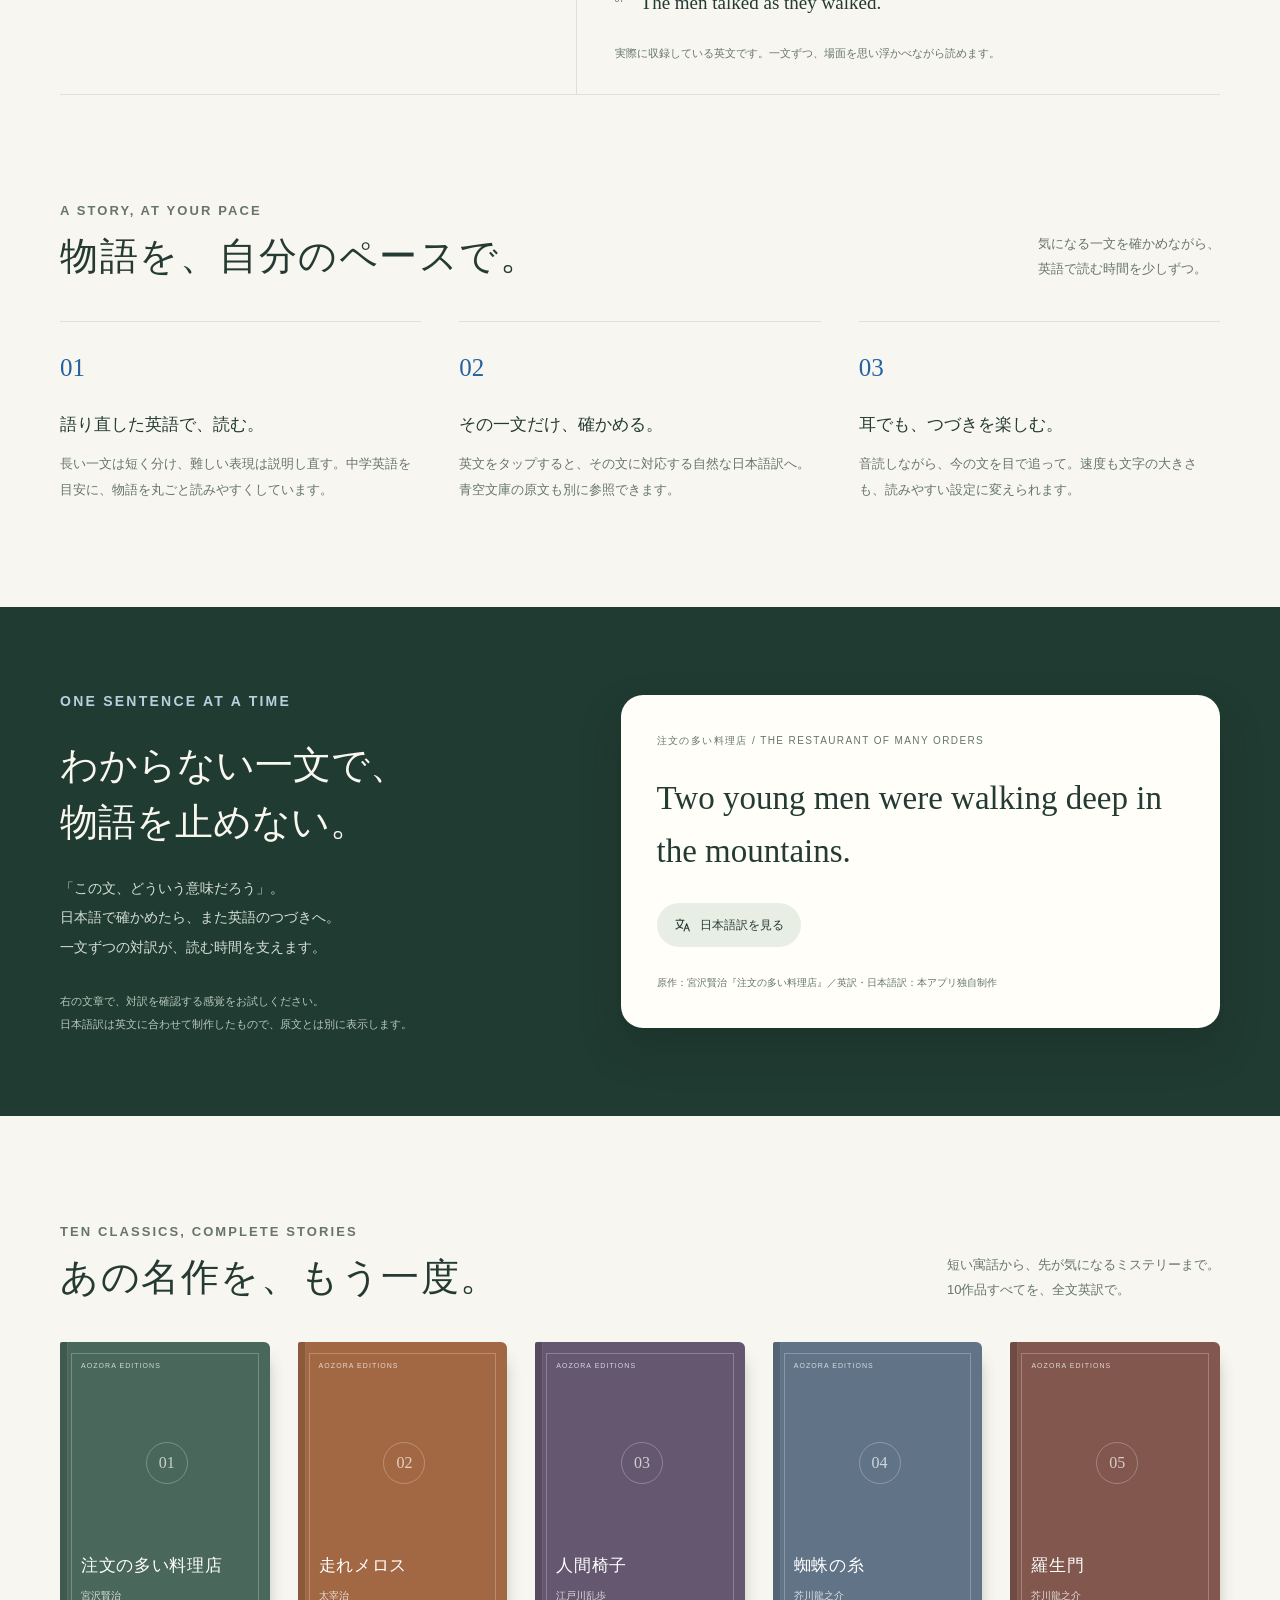
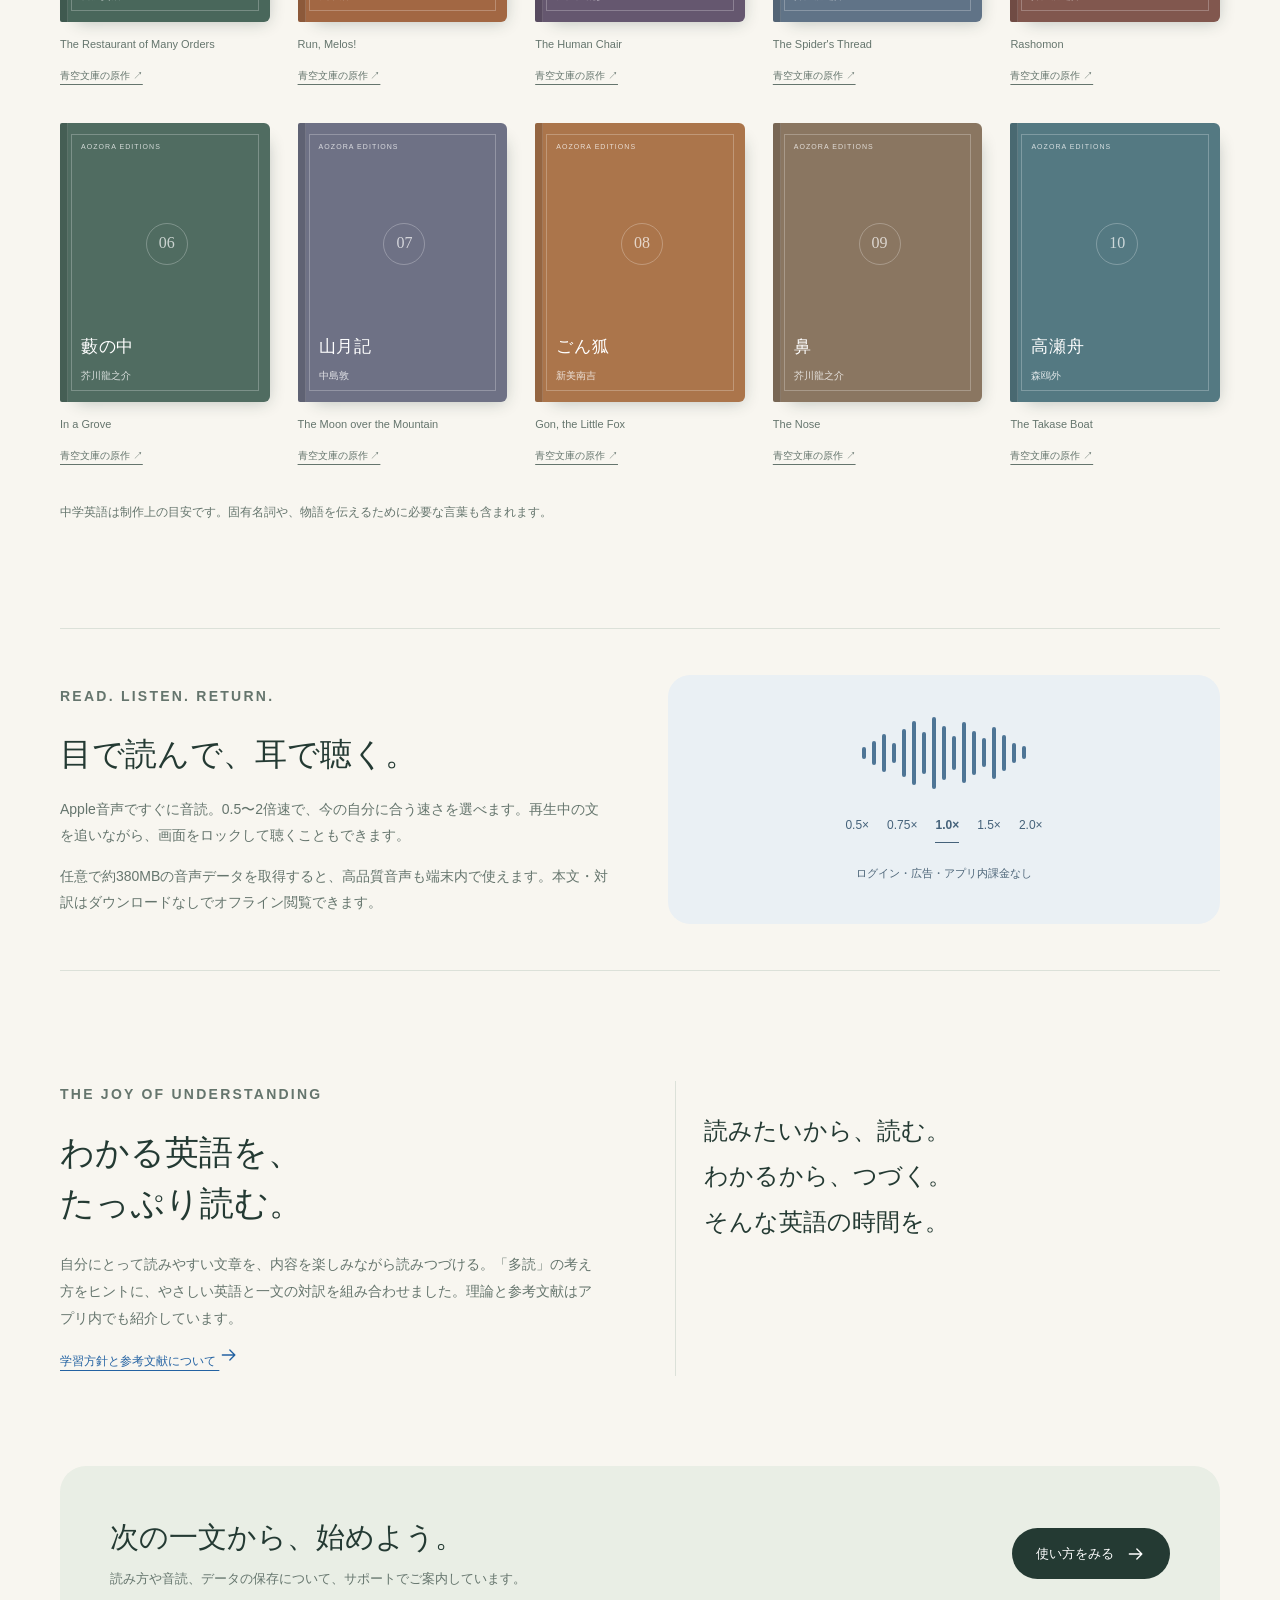
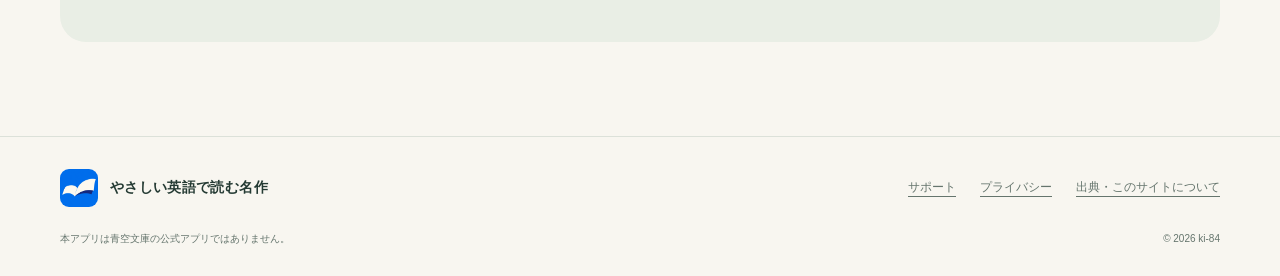
==== commit e61020b7: "Show how classics are retold in simple English" ====
--- a/docs/index.html
+++ b/docs/index.html
@@ -5,13 +5,13 @@
   <meta name="viewport" content="width=device-width, initial-scale=1">
   <meta name="color-scheme" content="light">
   <title>名作のつづきが、英語で読める。｜やさしい英語で読む名作</title>
-  <meta name="description" content="中学英語を目安に書き直した日本の名作10作品を全文収録。一文ごとの日本語訳と音読で、読む時間を楽しむiPhoneリーダー。">
+  <meta name="description" content="原作の長い一文を複数の短い英文に。難しい表現を身近な言葉で説明し直し、中学英語を目安に語り直した日本の名作10作品。一文の日本語訳と音読も使えるiPhoneリーダー。">
   <link rel="canonical" href="https://ki-84.github.io/aozora-english-support/">
   <meta property="og:type" content="website">
   <meta property="og:locale" content="ja_JP">
   <meta property="og:site_name" content="やさしい英語で読む名作">
   <meta property="og:title" content="名作のつづきが、英語で読める。｜やさしい英語で読む名作">
-  <meta property="og:description" content="中学英語を目安に書き直した日本の名作10作品を全文収録。一文ごとの日本語訳と音読で、読む時間を楽しむiPhoneリーダー。">
+  <meta property="og:description" content="原作の長い一文を複数の短い英文に。難しい表現を身近な言葉で説明し直し、中学英語を目安に語り直した日本の名作10作品。一文の日本語訳と音読も使えるiPhoneリーダー。">
   <meta property="og:url" content="https://ki-84.github.io/aozora-english-support/">
   <meta property="og:image" content="https://ki-84.github.io/aozora-english-support/assets/app-icon.png">
   <meta name="twitter:card" content="summary">
@@ -30,15 +30,21 @@
 <main id="main">
 <section class="wrap hero" aria-labelledby="hero-title">
   <div class="hero-copy"><p class="eyebrow">中学英語で、日本の名作を。</p><h1 id="hero-title"><span>名作のつづきが、</span><span><em>英語で読める。</em></span></h1>
-  <p class="hero-lead">宮沢賢治、太宰治、芥川龍之介。<br>日本の名作を、短い文と身近な言葉で。<br>英語を学び直したい大人のための、<br>読むことに夢中になれるリーダーです。</p>
-  <div class="actions"><a class="button blue" href="#reading">読み方をみる <svg viewBox="0 0 24 24" aria-hidden="true"><path d="M4 12h15m-6-6 6 6-6 6"/></svg></a><a class="button secondary" href="support/">使い方・サポート</a></div><p class="availability">iPhone / iOS 17以降 · アプリの公開準備中</p></div>
+  <p class="hero-lead">原作の長い一文は、いくつもの短い英文に。<br>難しい表現は、身近な言葉で説明し直す。<br>日本の名作を、中学英語を目安に語り直しました。</p><p class="hero-audience">英語を学び直したい大人のための読書アプリ。</p>
+  <div class="actions"><a class="button blue" href="#retelling">英文の実例を見る <svg viewBox="0 0 24 24" aria-hidden="true"><path d="M4 12h15m-6-6 6 6-6 6"/></svg></a><a class="button secondary" href="support/">使い方・サポート</a></div><p class="availability">iPhone / iOS 17以降 · アプリの公開準備中</p></div>
   <figure class="hero-visual"><div class="phone"><img src="assets/reader.png" width="662" height="1440" alt="英語の本文と、一文ずつの音読操作を備えたアプリの読書画面" fetchpriority="high"></div><figcaption class="screen-note">『注文の多い料理店』の実際の読書画面</figcaption></figure>
 </section>
 <div class="wrap promise-strip" aria-label="アプリの特長"><div><svg viewBox="0 0 24 24" aria-hidden="true"><path d="M12 5v15M3 4c4-1 6 0 9 1 3-1 5-2 9-1v15c-4-1-6 0-9 1-3-1-5-2-9-1z"/></svg><span>10作品を、すべて全文。</span></div><div><svg viewBox="0 0 24 24" aria-hidden="true"><path d="M3 5h12M9 3v2M5 8c1 5 4 8 8 9m0-12c0 5-3 10-10 13m12 3 4-11 4 11m-6-4h4"/></svg><span>一文ごとに、日本語訳。</span></div><div><svg viewBox="0 0 24 24" aria-hidden="true"><path d="m3 3 18 18M6 8c5-3 10-2 15 1M3 9l1-1m5 5c3-1 6-1 9 1m-6 5h.01"/></svg><span>本文はオフラインで。</span></div></div>
+<section class="wrap section retelling-section" id="retelling" aria-labelledby="retelling-title">
+  <div class="section-heading"><div><p class="eyebrow">CLASSIC STORIES, RETOLD IN SIMPLE ENGLISH</p><h2 id="retelling-title">名作を、やさしい英語で語り直す。</h2></div><p>出来事をひとつずつ、短い文で。<br>言葉の難しさをほどいて、物語はそのままに。</p></div>
+  <p class="retelling-lead">原作の一文をそのまま英語に置き換えるのではなく、伝える内容を整理し、複数の短い英文で説明し直しています。難しい一語も、身近な言葉でわかる表現へ。場面・会話・結末まで残し、物語全体を読みやすい英語につくり直しました。</p>
+  <div class="retelling-example"><div class="original-example"><p class="example-label">原作の、長い一文</p><blockquote>二人の若い紳士が、すっかりイギリスの兵隊のかたちをして、ぴかぴかする鉄砲をかついで、白熊のような犬を二疋つれて、だいぶ山奥の、木の葉のかさかさしたとこを、こんなことを云いながら、あるいておりました。</blockquote><p class="example-source">宮沢賢治『注文の多い料理店』冒頭<br><a href="https://www.aozora.gr.jp/cards/000081/files/43754_17659.html">青空文庫の原文を読む ↗</a></p></div>
+  <div class="english-example"><p class="example-label">アプリでは、7つの短い英文に。</p><ol lang="en"><li>Two young men were walking deep in the mountains.</li><li>They were dressed like British soldiers.</li><li>They carried bright guns on their shoulders.</li><li>Two dogs came with them.</li><li>The dogs were big and white, like polar bears.</li><li>Dry leaves made soft sounds under their feet.</li><li>The men talked as they walked.</li></ol><p class="example-source">実際に収録している英文です。一文ずつ、場面を思い浮かべながら読めます。</p></div></div>
+</section>
 <section class="wrap section" id="reading" aria-labelledby="reading-title">
   <div class="section-heading"><div><p class="eyebrow">A STORY, AT YOUR PACE</p><h2 id="reading-title">物語を、自分のペースで。</h2></div><p>気になる一文を確かめながら、<br>英語で読む時間を少しずつ。</p></div>
   <div class="step-grid">
-    <article class="step"><div class="number">01</div><div><h3>やさしい英語で、読む。</h3><p>中学英語を目安に、原作の物語を短い英文へ。場面や会話、結末まで、全文を収録しています。</p></div></article>
+    <article class="step"><div class="number">01</div><div><h3>語り直した英語で、読む。</h3><p>長い一文は短く分け、難しい表現は説明し直す。中学英語を目安に、物語を丸ごと読みやすくしています。</p></div></article>
     <article class="step"><div class="number">02</div><div><h3>その一文だけ、確かめる。</h3><p>英文をタップすると、その文に対応する自然な日本語訳へ。青空文庫の原文も別に参照できます。</p></div></article>
     <article class="step"><div class="number">03</div><div><h3>耳でも、つづきを楽しむ。</h3><p>音読しながら、今の文を目で追って。速度も文字の大きさも、読みやすい設定に変えられます。</p></div></article>
   </div>
--- a/docs/assets/site.css
+++ b/docs/assets/site.css
@@ -1,4 +1,17 @@
 @charset "UTF-8";
+.hero-audience{font-size:12px;color:var(--muted);margin:-12px 0 26px}
+.retelling-lead{max-width:840px;font-size:15px;color:var(--muted);line-height:2.1;margin-bottom:34px}
+.retelling-example{display:grid;grid-template-columns:1fr 1.25fr;border-block:1px solid var(--line)}
+.original-example{padding:30px 34px 30px 0}
+.english-example{padding:30px 0 30px 38px;border-left:1px solid var(--line)}
+.example-label{font-size:12px;letter-spacing:.06em;font-weight:600;color:var(--blue);margin-bottom:22px}
+.original-example blockquote{margin:0;font-family:var(--serif);font-size:16px;line-height:2.3}
+.example-source{font-size:11px!important;color:var(--muted);line-height:1.9;margin:24px 0 0}
+.example-source a{color:var(--muted)}
+.english-example ol{list-style:none;padding:0;margin:0;counter-reset:sentences}
+.english-example li{position:relative;counter-increment:sentences;font-family:Georgia,"Times New Roman",serif;font-size:19px;line-height:1.7;margin-bottom:10px;padding-left:26px}
+.english-example li:before{content:counter(sentences,decimal-leading-zero);position:absolute;left:0;top:5px;font-family:var(--sans);font-size:9px;color:var(--muted)}
+@media(max-width:740px){.retelling-example{grid-template-columns:1fr}.original-example{padding:25px 0}.english-example{border-left:0;border-top:1px solid var(--line);padding:25px 0}.original-example blockquote{font-size:15px}.english-example li{font-size:18px}.retelling-lead{font-size:14px}}
 :root{--paper:#f8f6f0;--surface:#fffef9;--ink:#243a33;--muted:#65756d;--blue:#2362a2;--line:#dce1d9;--pale:#e9eee5;--serif:"Hiragino Mincho ProN","Yu Mincho","Noto Serif JP",serif;--sans:-apple-system,BlinkMacSystemFont,"Hiragino Kaku Gothic ProN","Yu Gothic",sans-serif;--width:1160px}
 *{box-sizing:border-box}html{scroll-behavior:smooth;scroll-padding-top:100px}body{margin:0;background:var(--paper);color:var(--ink);font-family:var(--sans);font-size:16px;line-height:1.9;-webkit-font-smoothing:antialiased}a{color:var(--blue);text-underline-offset:5px}a:hover{text-decoration-thickness:2px}button,a{-webkit-tap-highlight-color:transparent}button{font:inherit}button:not(:disabled){cursor:pointer}a:focus-visible,button:focus-visible,summary:focus-visible{outline:3px solid #397abf;outline-offset:5px}img{max-width:100%;height:auto;display:block}svg{width:20px;height:20px;flex-shrink:0;stroke:currentColor;fill:none;stroke-width:1.6;stroke-linecap:round;stroke-linejoin:round}h1,h2,h3,p,ul,ol,figure{margin-top:0}h1,h2,h3{line-height:1.5}h1,h2{font-family:var(--serif);font-weight:500}p:last-child{margin-bottom:0}.wrap{width:min(var(--width),calc(100% - 64px));margin:auto}.skip{position:absolute;top:-100px;left:16px;z-index:10;background:white;padding:12px}.skip:focus{top:8px}.site-header{position:sticky;top:0;z-index:5;background:rgba(248,246,240,.94);backdrop-filter:blur(18px);border-bottom:1px solid rgba(220,225,217,.7)}.header-inner{display:flex;align-items:center;justify-content:space-between;min-height:86px;gap:24px}.brand{display:flex;align-items:center;gap:12px;color:var(--ink);text-decoration:none;line-height:1.5;font-size:14px;font-weight:600;letter-spacing:.025em}.brand img{width:38px;border-radius:9px}.site-nav{display:flex;gap:30px;align-items:center}.site-nav a{color:var(--ink);font-size:13px;text-decoration:none}.site-nav a[aria-current=page]{color:var(--blue)}.site-nav .nav-contact{border:1px solid var(--line);border-radius:99px;padding:8px 19px}.eyebrow{font-size:11px;letter-spacing:.16em;font-weight:600;color:var(--blue);margin-bottom:20px}.hero{display:grid;grid-template-columns:1.12fr .88fr;align-items:center;gap:76px;padding-block:76px 84px}.hero h1{font-size:clamp(36px,4.8vw,68px);line-height:1.42;letter-spacing:.025em;margin-bottom:25px}.hero h1 span{display:block;white-space:nowrap}.hero h1 em{font-style:normal;color:var(--blue)}.hero-lead{max-width:450px;color:var(--muted);font-size:15px;line-height:2.2;margin-bottom:30px}.actions{display:flex;gap:14px;align-items:center;flex-wrap:wrap}.button{display:inline-flex;align-items:center;justify-content:center;gap:12px;border:1px solid transparent;border-radius:99px;padding:13px 23px;text-decoration:none;background:var(--ink);color:white;font-size:13px;font-weight:500;line-height:1.8;transition:transform .18s,background .18s;min-height:50px}.button:hover{background:#36564a;transform:translateY(-2px)}.button.secondary{background:transparent;border-color:var(--line);color:var(--ink)}.button.secondary:hover{background:var(--pale)}.button.blue{background:var(--blue)}.button.blue:hover{background:#154e87}.availability{font-size:11px;color:var(--muted);margin-top:22px}.hero-visual{position:relative;padding:12px 30px 10px;display:flex;justify-content:center}.hero-visual:before{content:"";position:absolute;inset:14% -8% 11%;border-radius:50%;background:radial-gradient(ellipse,#e2eafa,rgba(234,239,230,.7) 55%,transparent 72%)}.phone{position:relative;width:264px;max-width:100%;border:8px solid #242826;border-radius:43px;background:#242826;box-shadow:0 30px 58px -22px #23362b40,0 4px 15px #24372c20;overflow:hidden;transform:rotate(3deg)}.phone img{width:100%;border-radius:34px}.phone:after{content:"";position:absolute;top:9px;left:50%;transform:translateX(-50%);width:28%;height:18px;background:#101511;border-radius:20px}.screen-note{position:absolute;bottom:-26px;right:12px;font-size:11px;color:var(--muted);letter-spacing:.05em}.promise-strip{display:grid;grid-template-columns:repeat(3,1fr);border-top:1px solid var(--line);border-bottom:1px solid var(--line);padding-block:24px;margin-bottom:98px}.promise-strip div{display:flex;align-items:center;justify-content:center;gap:12px;font-size:13px}.promise-strip div+div{border-left:1px solid var(--line)}.promise-strip svg{color:var(--blue)}.section{padding-block:0 104px}.section-heading{display:flex;justify-content:space-between;gap:32px;align-items:flex-end;margin-bottom:36px}.section-heading h2{font-size:clamp(28px,3vw,39px);margin-bottom:0;letter-spacing:.04em}.section-heading p{max-width:360px;color:var(--muted);font-size:13px;margin-bottom:4px}.step-grid{display:grid;grid-template-columns:repeat(3,1fr);gap:38px}.step{border-top:1px solid var(--line);padding-top:22px}.step .number{font-family:var(--serif);font-size:25px;color:var(--blue);margin-bottom:20px}.step h3{font-size:17px;font-weight:500;margin-bottom:14px}.step p{font-size:13px;color:var(--muted);line-height:2}.reading-section{background:#203b32;color:#f9f7ef;padding-block:80px;margin-bottom:104px;position:relative;overflow:hidden}.reading-grid{display:grid;grid-template-columns:.9fr 1.1fr;gap:70px;align-items:center}.reading-copy .eyebrow{color:#b9cfdf}.reading-copy h2{font-size:clamp(28px,3vw,40px);margin-bottom:22px}.reading-copy>p{color:#d5dfd6;font-size:14px;line-height:2.1}.reading-copy .fine{color:#b8c9bd;font-size:11px;margin-top:28px}.quote-card{background:var(--surface);color:var(--ink);padding:36px;border-radius:22px;box-shadow:0 20px 40px #0e211640}.quote-card .quote-label{font-size:10px;letter-spacing:.14em;color:var(--muted);margin-bottom:22px}.sample-english{font-family:Georgia,"Times New Roman",serif;font-size:clamp(24px,3vw,33px);line-height:1.6;margin-bottom:26px}.translation-toggle{background:var(--pale);border:0;color:var(--ink);font-size:12px;border-radius:99px;padding:10px 17px;display:flex;align-items:center;gap:10px;min-height:44px}.translation-toggle svg{width:16px}.translation{background:#eff2e9;border-left:2px solid #9cb5a7;padding:18px 20px;margin-top:24px;animation:appear .18s ease-out}.translation p{font-size:15px}.translation small{display:block;color:var(--muted);font-size:10px;margin-top:8px}.quote-credit{font-style:normal;display:block;font-size:10px;color:var(--muted);margin-top:26px}.book-grid{display:grid;grid-template-columns:repeat(5,1fr);gap:34px 28px;list-style:none;padding:0;margin:0}.book-cover{position:relative;aspect-ratio:3/4;background:var(--cover);color:white;box-shadow:7px 9px 16px -10px #1b322c50;border-radius:2px 6px 6px 2px;padding:17px 17px 17px 21px;display:flex;flex-direction:column;justify-content:space-between;overflow:hidden;transition:transform .2s}.book-cover:before{content:"";position:absolute;inset:0 auto 0 0;width:7px;background:#0002;border-right:1px solid #ffffff21}.book-cover:after{content:"";position:absolute;inset:11px;border:1px solid #ffffff40;pointer-events:none}.book-cover .edition{font-size:7px;letter-spacing:.15em;opacity:.75}.book-cover .ornament{width:42px;height:42px;border:1px solid #ffffff60;border-radius:50%;align-self:center;display:grid;place-items:center;opacity:.7;font-family:var(--serif);font-size:16px}.book-cover h3{font-family:var(--serif);font-size:17px;font-weight:500;letter-spacing:.04em;margin:0 0 7px}.book-cover p{font-family:var(--serif);font-size:10px;opacity:.8;margin:0}.book-meta{margin-top:14px}.book-meta p{font-size:11px;color:var(--muted);line-height:1.6;margin-bottom:5px}.book-meta a{font-size:10px;color:var(--muted)}.book-note{font-size:12px;color:var(--muted);margin-top:32px}.listen-panel{display:grid;grid-template-columns:1fr 1fr;gap:56px;border-block:1px solid var(--line);padding-block:46px;align-items:center}.listen-panel h2{font-size:32px;margin-bottom:18px}.listen-panel p{font-size:14px;color:var(--muted)}.audio-graphic{position:relative;padding:40px 30px;background:#eaf0f4;border-radius:22px;text-align:center}.waveform{height:75px;display:flex;gap:6px;align-items:center;justify-content:center;margin-bottom:24px}.waveform i{display:block;width:4px;height:var(--h);border-radius:5px;background:#4e7595}.rate-list{display:flex;justify-content:center;gap:18px;color:#45627a;font-size:12px}.rate-list strong{border-bottom:1px solid #45627a;padding-bottom:5px}.audio-graphic p{font-size:11px;margin-top:20px;color:#4d6578}.learning{display:grid;grid-template-columns:1fr 1fr;gap:70px;padding-block:6px 90px}.learning h2{font-size:34px;margin-bottom:22px}.learning p{font-size:14px;color:var(--muted)}.learning a{font-size:12px}.learning .margin-note{padding:28px;border-left:1px solid var(--line);font-family:var(--serif);font-size:24px;line-height:1.9;color:var(--ink)}.last-cta{background:#e9eee5;border-radius:26px;padding:50px;display:flex;justify-content:space-between;gap:30px;align-items:center;margin-bottom:94px}.last-cta h2{font-size:29px;margin-bottom:8px}.last-cta p{font-size:13px;color:var(--muted)}.site-footer{border-top:1px solid var(--line);padding-block:32px 28px}.footer-top{display:flex;justify-content:space-between;gap:30px;align-items:center;margin-bottom:22px}.footer-nav{display:flex;gap:24px;flex-wrap:wrap}.footer-nav a{font-size:12px;color:var(--muted)}.footer-note{font-size:10px;color:var(--muted);display:flex;justify-content:space-between;gap:20px;flex-wrap:wrap}.footer-note p{margin:0}.page-head{padding-block:64px 34px}.breadcrumbs{font-size:11px;color:var(--muted);margin-bottom:25px}.breadcrumbs a{color:var(--muted)}.page-head h1{font-size:clamp(35px,4vw,54px);margin-bottom:18px}.page-head .intro{max-width:720px;font-size:15px;color:var(--muted)}.page-layout{display:grid;grid-template-columns:210px 1fr;gap:58px;align-items:start;padding-bottom:90px}.toc{position:sticky;top:116px;padding:20px 0;border-top:1px solid var(--line)}.toc p{font-size:11px;color:var(--muted);margin-bottom:16px}.toc a{display:block;padding:7px 0;font-size:12px;color:var(--ink);text-decoration:none}.prose{min-width:0}.prose section{margin-bottom:48px;scroll-margin-top:110px}.prose h2{font-size:26px;padding-bottom:15px;border-bottom:1px solid var(--line);margin-bottom:22px}.prose h3{font-size:17px;font-weight:500;margin:28px 0 12px}.prose p,.prose li{font-size:14px;line-height:2.1}.prose ul,.prose ol{padding-left:1.5em}.prose small{font-size:11px;color:var(--muted)}.contact-card{background:var(--surface);border:1px solid var(--line);border-radius:20px;padding:28px}.contact-card .actions{margin:22px 0 18px}.contact-card .notice{font-size:12px;color:var(--muted);margin-bottom:0}.contact-card h2{border:0;padding:0;margin-bottom:14px}.support-topics{display:grid;grid-template-columns:repeat(3,1fr);gap:12px;margin-top:22px}.support-topics a{display:flex;align-items:center;gap:10px;padding:16px;border:1px solid var(--line);border-radius:13px;font-size:12px;text-decoration:none;color:var(--ink);background:var(--surface)}.faq details{border-bottom:1px solid var(--line);padding:20px 0}.faq summary{cursor:pointer;list-style:none;font-size:14px;font-weight:500;position:relative;padding-right:30px}.faq summary::-webkit-details-marker{display:none}.faq summary:after{content:"＋";position:absolute;right:4px;color:var(--blue)}.faq details[open] summary:after{content:"−"}.faq details p{padding:16px 22px 0 0;font-size:13px;color:var(--muted);margin-bottom:0}.steps-list li{padding:0 0 12px 7px}.policy-summary{background:var(--pale);padding:24px;border-radius:16px;margin-bottom:34px}.policy-summary p{margin-bottom:0}.updated{font-size:12px;color:var(--muted)}.source-list{padding:0!important;list-style:none}.source-list li{display:flex;justify-content:space-between;gap:20px;border-bottom:1px solid var(--line);padding:14px 0}.source-list span{color:var(--muted)}.source-list a{font-size:12px}.not-found{max-width:700px;padding-block:100px 140px}.not-found h1{font-size:40px}.not-found p{color:var(--muted)}[hidden]{display:none!important}@keyframes appear{from{opacity:0;transform:translateY(5px)}to{opacity:1;transform:none}}
 @media(min-width:1400px){.hero{padding-block:92px 100px}.hero-visual .phone{width:285px}}
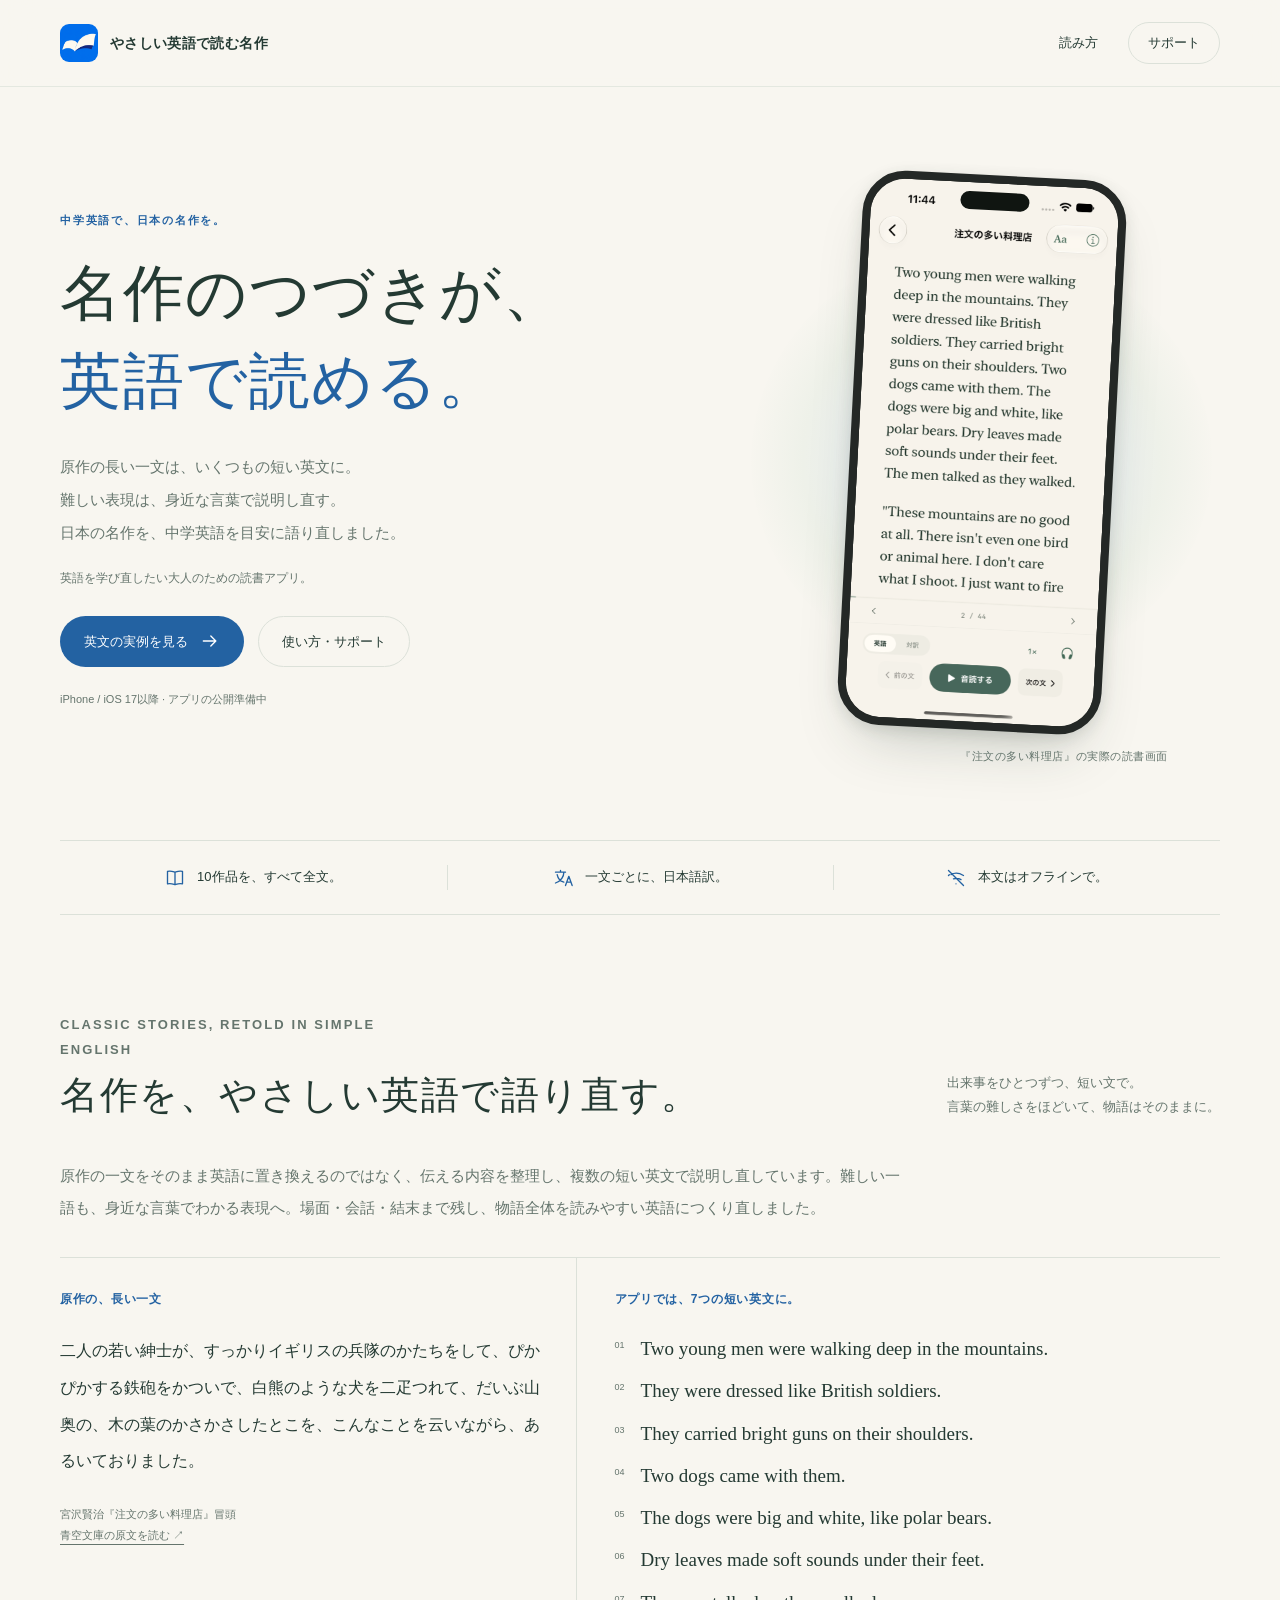
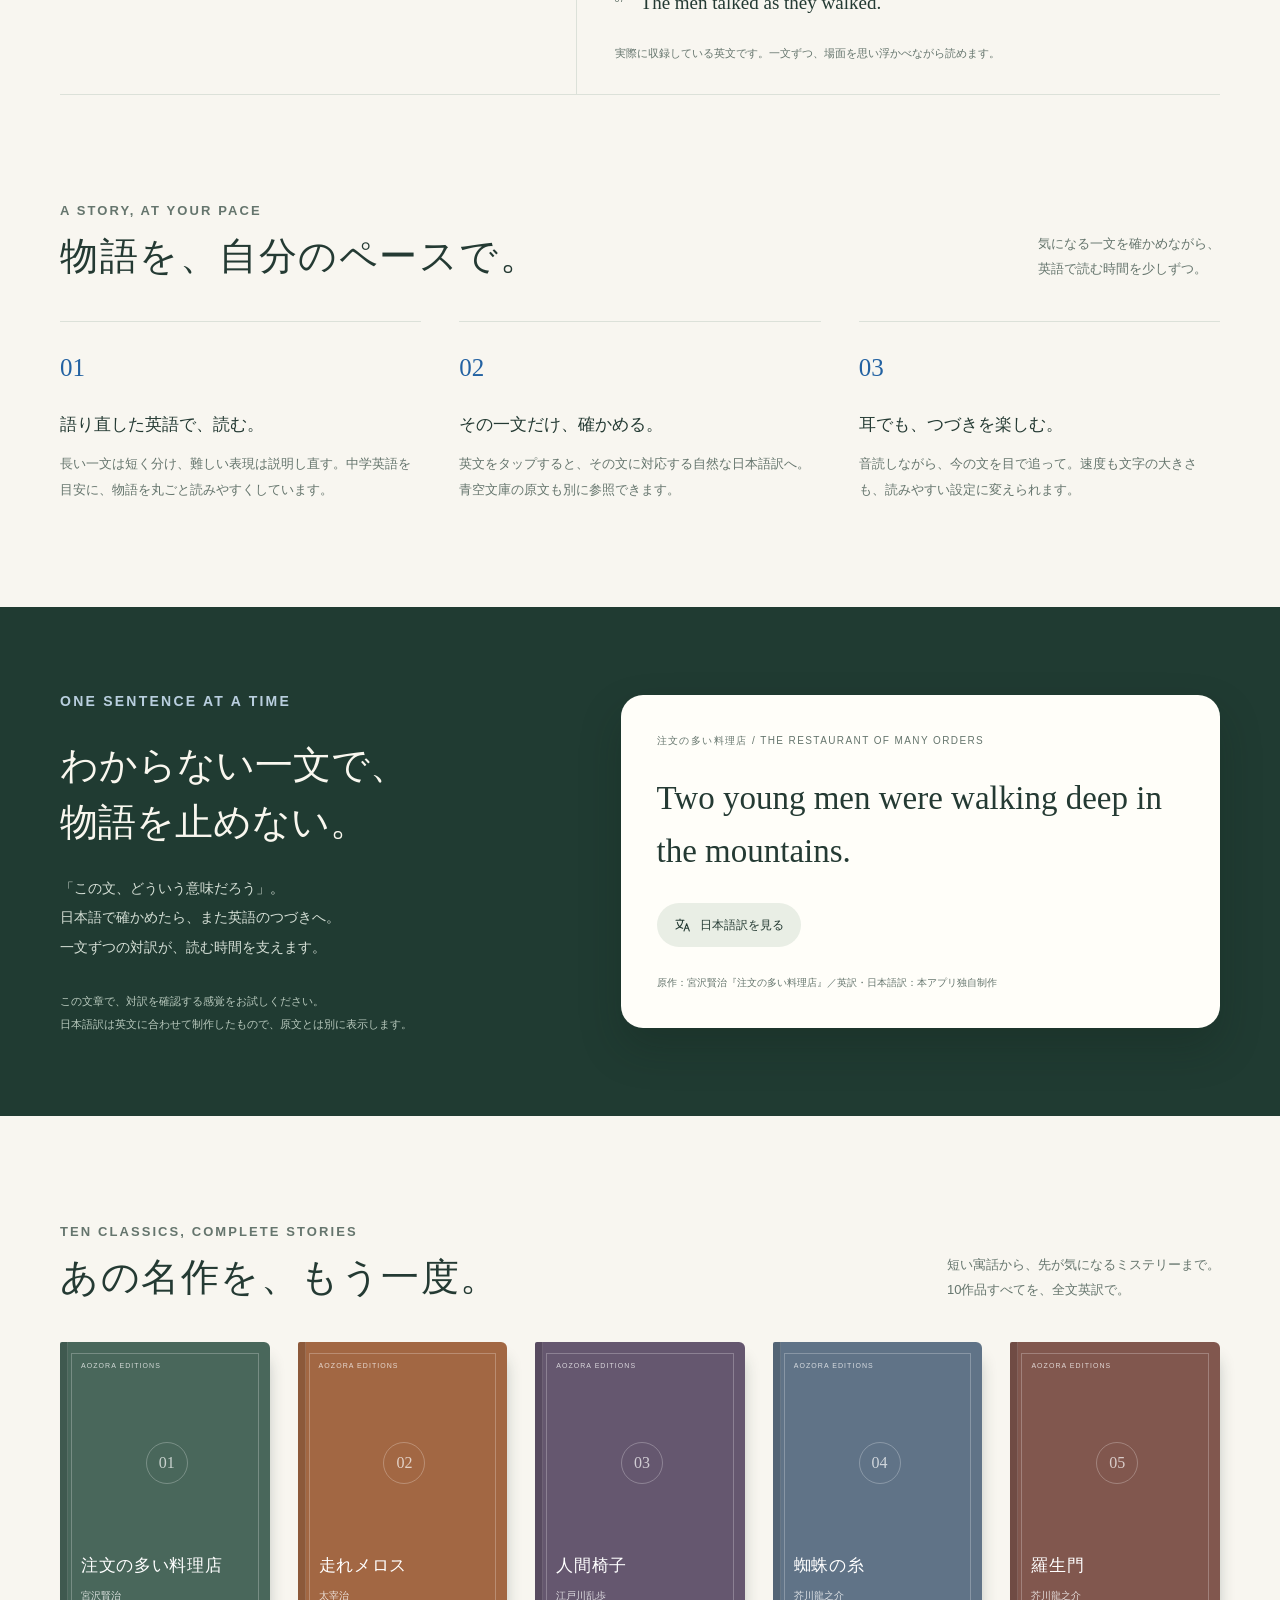
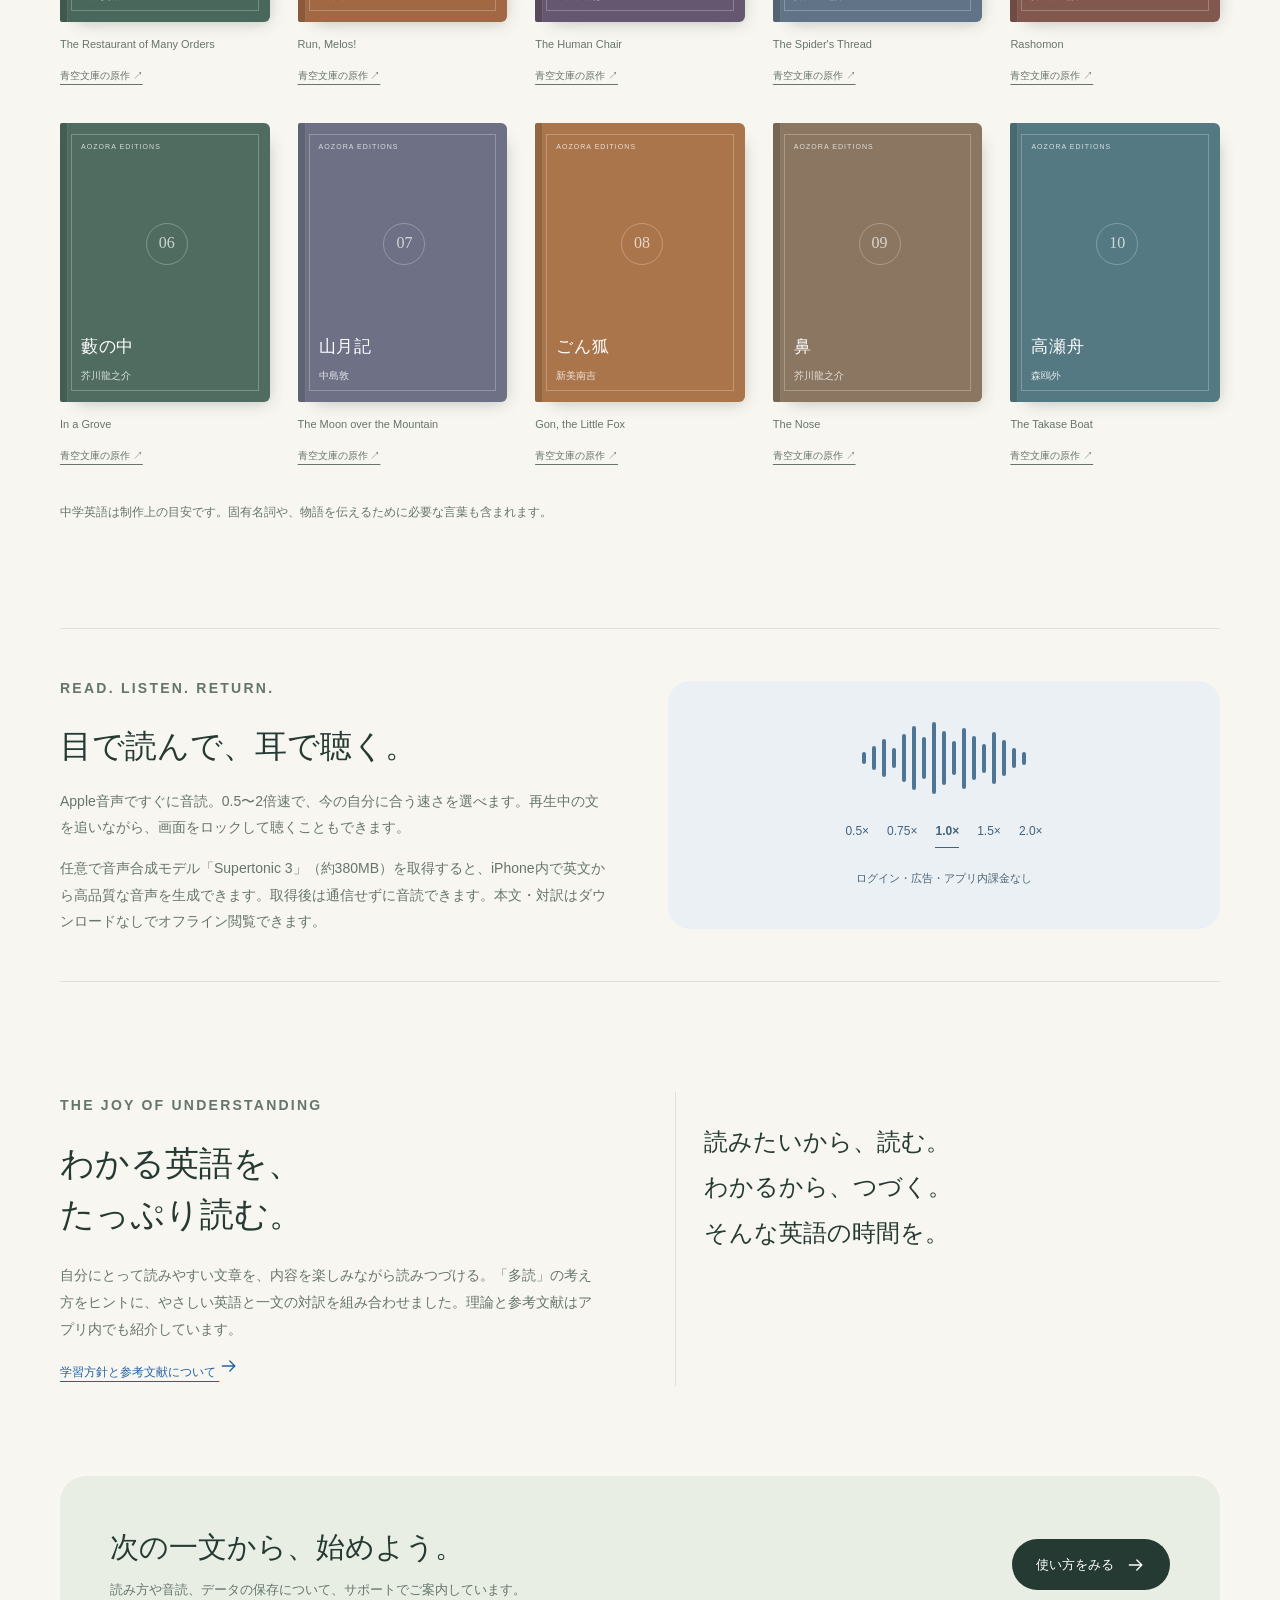
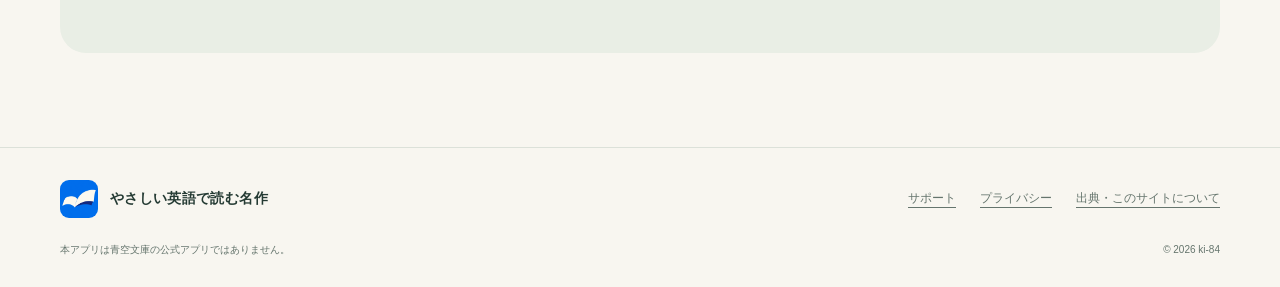
==== commit b0d73fba: "Clarify optional download is a speech synthesis model" ====
--- a/docs/index.html
+++ b/docs/index.html
@@ -18,8 +18,8 @@
   <meta name="theme-color" content="#f8f6f0">
   <link rel="icon" href="./assets/favicon.png" type="image/png">
   <link rel="apple-touch-icon" href="./assets/app-icon.png">
-  <link rel="stylesheet" href="./assets/site.css">
-  <script src="./assets/site.js" defer></script>
+  <link rel="stylesheet" href="./assets/site.css?v=0e48bb0e7a3b">
+  <script src="./assets/site.js?v=09b9a022a76b" defer></script>
 </head>
 <body>
 <a class="skip" href="#main">本文へスキップ</a>
@@ -50,7 +50,7 @@
   </div>
 </section>
 <section class="reading-section" aria-labelledby="translation-title"><div class="wrap reading-grid">
-  <div class="reading-copy"><p class="eyebrow">ONE SENTENCE AT A TIME</p><h2 id="translation-title">わからない一文で、<br>物語を止めない。</h2><p>「この文、どういう意味だろう」。<br>日本語で確かめたら、また英語のつづきへ。<br>一文ずつの対訳が、読む時間を支えます。</p><p class="fine">右の文章で、対訳を確認する感覚をお試しください。<br>日本語訳は英文に合わせて制作したもので、原文とは別に表示します。</p></div>
+  <div class="reading-copy"><p class="eyebrow">ONE SENTENCE AT A TIME</p><h2 id="translation-title">わからない一文で、<br>物語を止めない。</h2><p>「この文、どういう意味だろう」。<br>日本語で確かめたら、また英語のつづきへ。<br>一文ずつの対訳が、読む時間を支えます。</p><p class="fine">この文章で、対訳を確認する感覚をお試しください。<br>日本語訳は英文に合わせて制作したもので、原文とは別に表示します。</p></div>
   <div class="quote-card"><p class="quote-label">注文の多い料理店 / THE RESTAURANT OF MANY ORDERS</p><p class="sample-english" lang="en">Two young men were walking deep in the mountains.</p><button type="button" class="translation-toggle" data-translation-toggle aria-expanded="false" aria-controls="sample-translation"><svg viewBox="0 0 24 24" aria-hidden="true"><path d="M3 5h12M9 3v2M5 8c1 5 4 8 8 9m0-12c0 5-3 10-10 13m12 3 4-11 4 11m-6-4h4"/></svg><span>日本語訳を見る</span></button><div class="translation" id="sample-translation" hidden><p>二人の若い男が山奥を歩いていました。</p><small>この英文に対応する日本語訳</small></div><noscript><div class="translation"><p>二人の若い男が山奥を歩いていました。</p></div></noscript><cite class="quote-credit">原作：宮沢賢治『注文の多い料理店』／英訳・日本語訳：本アプリ独自制作</cite></div>
 </div></section>
 <section class="wrap section" aria-labelledby="books-title"><div class="section-heading"><div><p class="eyebrow">TEN CLASSICS, COMPLETE STORIES</p><h2 id="books-title">あの名作を、もう一度。</h2></div><p>短い寓話から、先が気になるミステリーまで。<br>10作品すべてを、全文英訳で。</p></div><ol class="book-grid"><li><article aria-labelledby="book-restaurant">
@@ -93,7 +93,7 @@
           <div class="book-cover" style="--cover:#547982"><span class="edition">AOZORA EDITIONS</span><span class="ornament" aria-hidden="true">10</span><div><h3 id="book-takase">高瀬舟</h3><p>森鴎外</p></div></div>
           <div class="book-meta"><p lang="en">The Takase Boat</p><a href="https://www.aozora.gr.jp/cards/000129/card691.html">青空文庫の原作 ↗</a></div>
         </article></li></ol><p class="book-note">中学英語は制作上の目安です。固有名詞や、物語を伝えるために必要な言葉も含まれます。</p></section>
-<section class="wrap section" aria-labelledby="listen-title"><div class="listen-panel"><div><p class="eyebrow">READ. LISTEN. RETURN.</p><h2 id="listen-title">目で読んで、耳で聴く。</h2><p>Apple音声ですぐに音読。0.5〜2倍速で、今の自分に合う速さを選べます。再生中の文を追いながら、画面をロックして聴くこともできます。</p><p>任意で約380MBの音声データを取得すると、高品質音声も端末内で使えます。本文・対訳はダウンロードなしでオフライン閲覧できます。</p></div><div class="audio-graphic" aria-label="0.5倍から2倍までの音読速度に対応"><div class="waveform" aria-hidden="true"><i style="--h:12px"></i><i style="--h:24px"></i><i style="--h:38px"></i><i style="--h:20px"></i><i style="--h:48px"></i><i style="--h:64px"></i><i style="--h:42px"></i><i style="--h:72px"></i><i style="--h:54px"></i><i style="--h:34px"></i><i style="--h:61px"></i><i style="--h:44px"></i><i style="--h:29px"></i><i style="--h:52px"></i><i style="--h:36px"></i><i style="--h:20px"></i><i style="--h:13px"></i></div><div class="rate-list"><span>0.5×</span><span>0.75×</span><strong>1.0×</strong><span>1.5×</span><span>2.0×</span></div><p>ログイン・広告・アプリ内課金なし</p></div></div></section>
+<section class="wrap section" aria-labelledby="listen-title"><div class="listen-panel"><div><p class="eyebrow">READ. LISTEN. RETURN.</p><h2 id="listen-title">目で読んで、耳で聴く。</h2><p>Apple音声ですぐに音読。0.5〜2倍速で、今の自分に合う速さを選べます。再生中の文を追いながら、画面をロックして聴くこともできます。</p><p>任意で音声合成モデル「Supertonic 3」（約380MB）を取得すると、iPhone内で英文から高品質な音声を生成できます。取得後は通信せずに音読できます。本文・対訳はダウンロードなしでオフライン閲覧できます。</p></div><div class="audio-graphic" aria-label="0.5倍から2倍までの音読速度に対応"><div class="waveform" aria-hidden="true"><i style="--h:12px"></i><i style="--h:24px"></i><i style="--h:38px"></i><i style="--h:20px"></i><i style="--h:48px"></i><i style="--h:64px"></i><i style="--h:42px"></i><i style="--h:72px"></i><i style="--h:54px"></i><i style="--h:34px"></i><i style="--h:61px"></i><i style="--h:44px"></i><i style="--h:29px"></i><i style="--h:52px"></i><i style="--h:36px"></i><i style="--h:20px"></i><i style="--h:13px"></i></div><div class="rate-list"><span>0.5×</span><span>0.75×</span><strong>1.0×</strong><span>1.5×</span><span>2.0×</span></div><p>ログイン・広告・アプリ内課金なし</p></div></div></section>
 <section class="wrap learning" aria-labelledby="learning-title"><div><p class="eyebrow">THE JOY OF UNDERSTANDING</p><h2 id="learning-title">わかる英語を、<br>たっぷり読む。</h2><p>自分にとって読みやすい文章を、内容を楽しみながら読みつづける。「多読」の考え方をヒントに、やさしい英語と一文の対訳を組み合わせました。理論と参考文献はアプリ内でも紹介しています。</p><a href="sources/#learning">学習方針と参考文献について <svg viewBox="0 0 24 24" aria-hidden="true"><path d="M4 12h15m-6-6 6 6-6 6"/></svg></a></div><p class="margin-note">読みたいから、読む。<br>わかるから、つづく。<br>そんな英語の時間を。</p></section>
 <section class="wrap last-cta" aria-label="使い方へ"><div><h2>次の一文から、始めよう。</h2><p>読み方や音読、データの保存について、サポートでご案内しています。</p></div><a class="button" href="support/">使い方をみる <svg viewBox="0 0 24 24" aria-hidden="true"><path d="M4 12h15m-6-6 6 6-6 6"/></svg></a></section>
 </main>
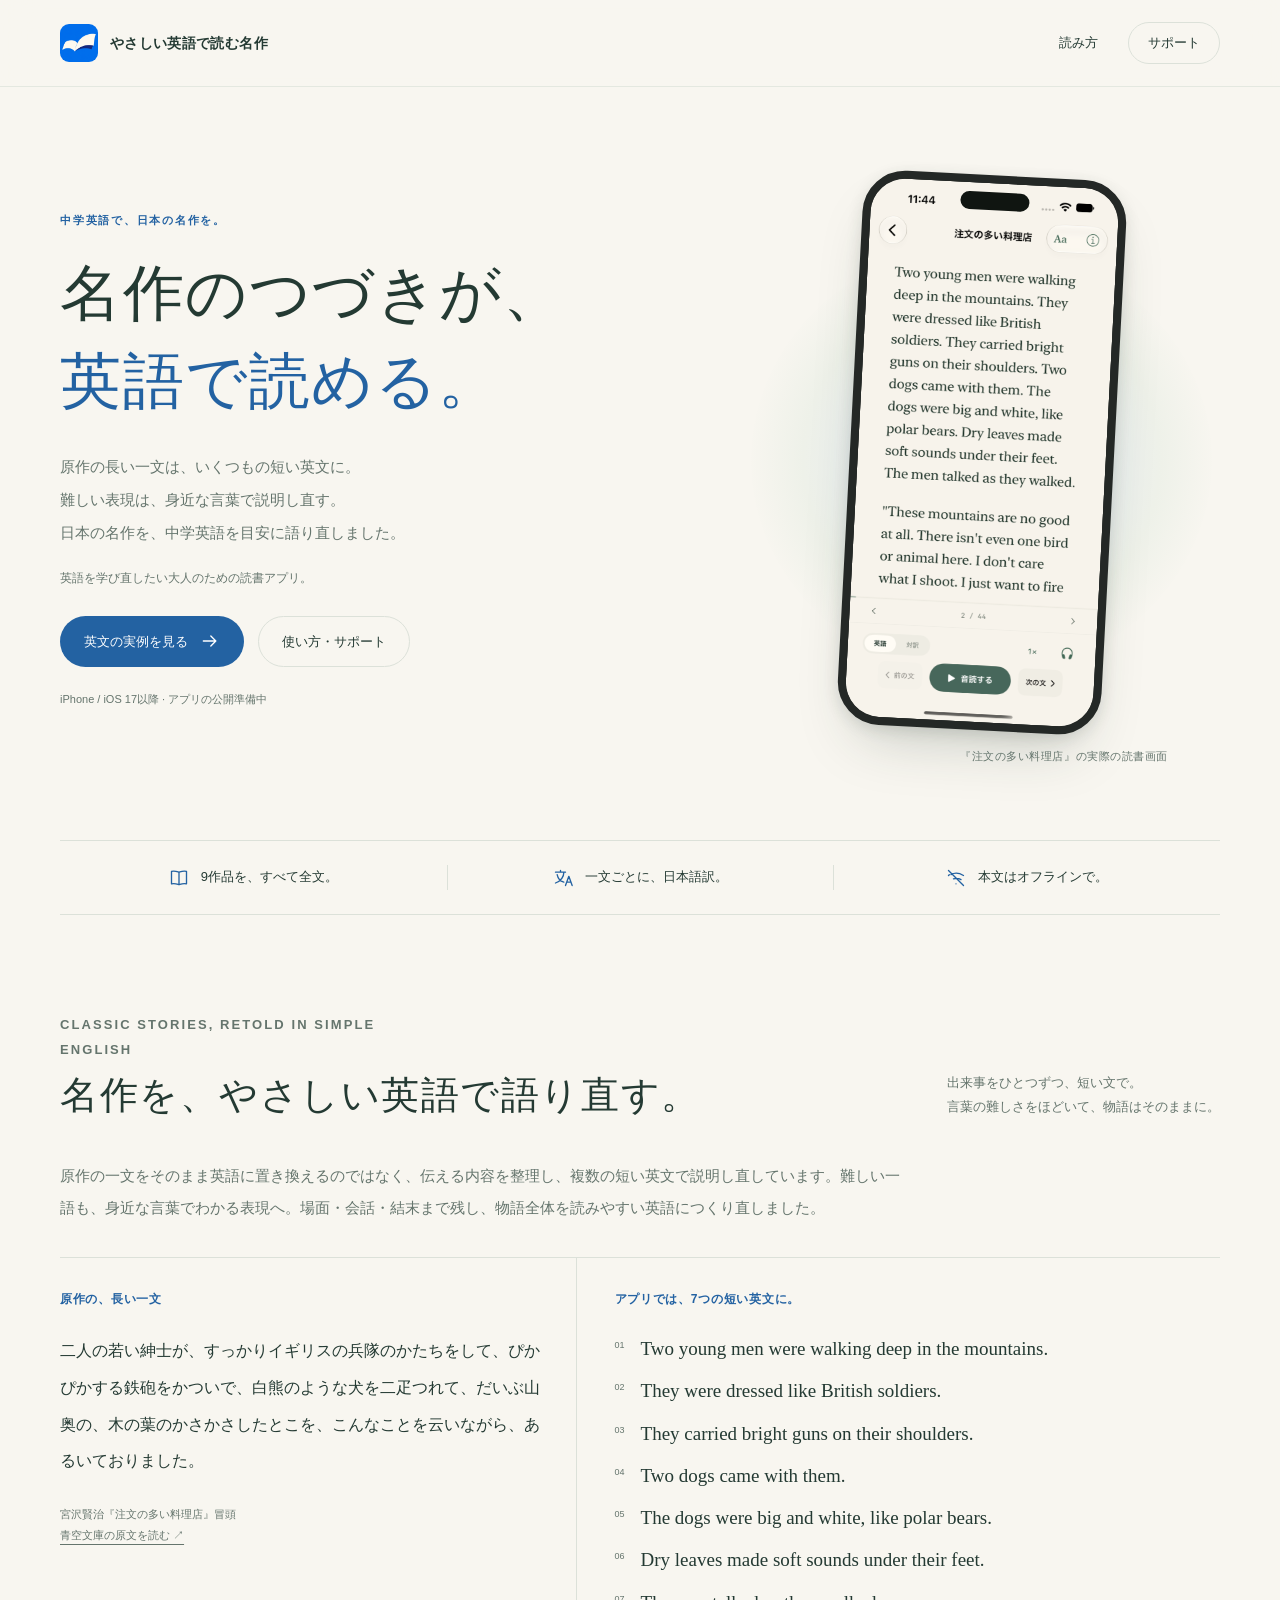
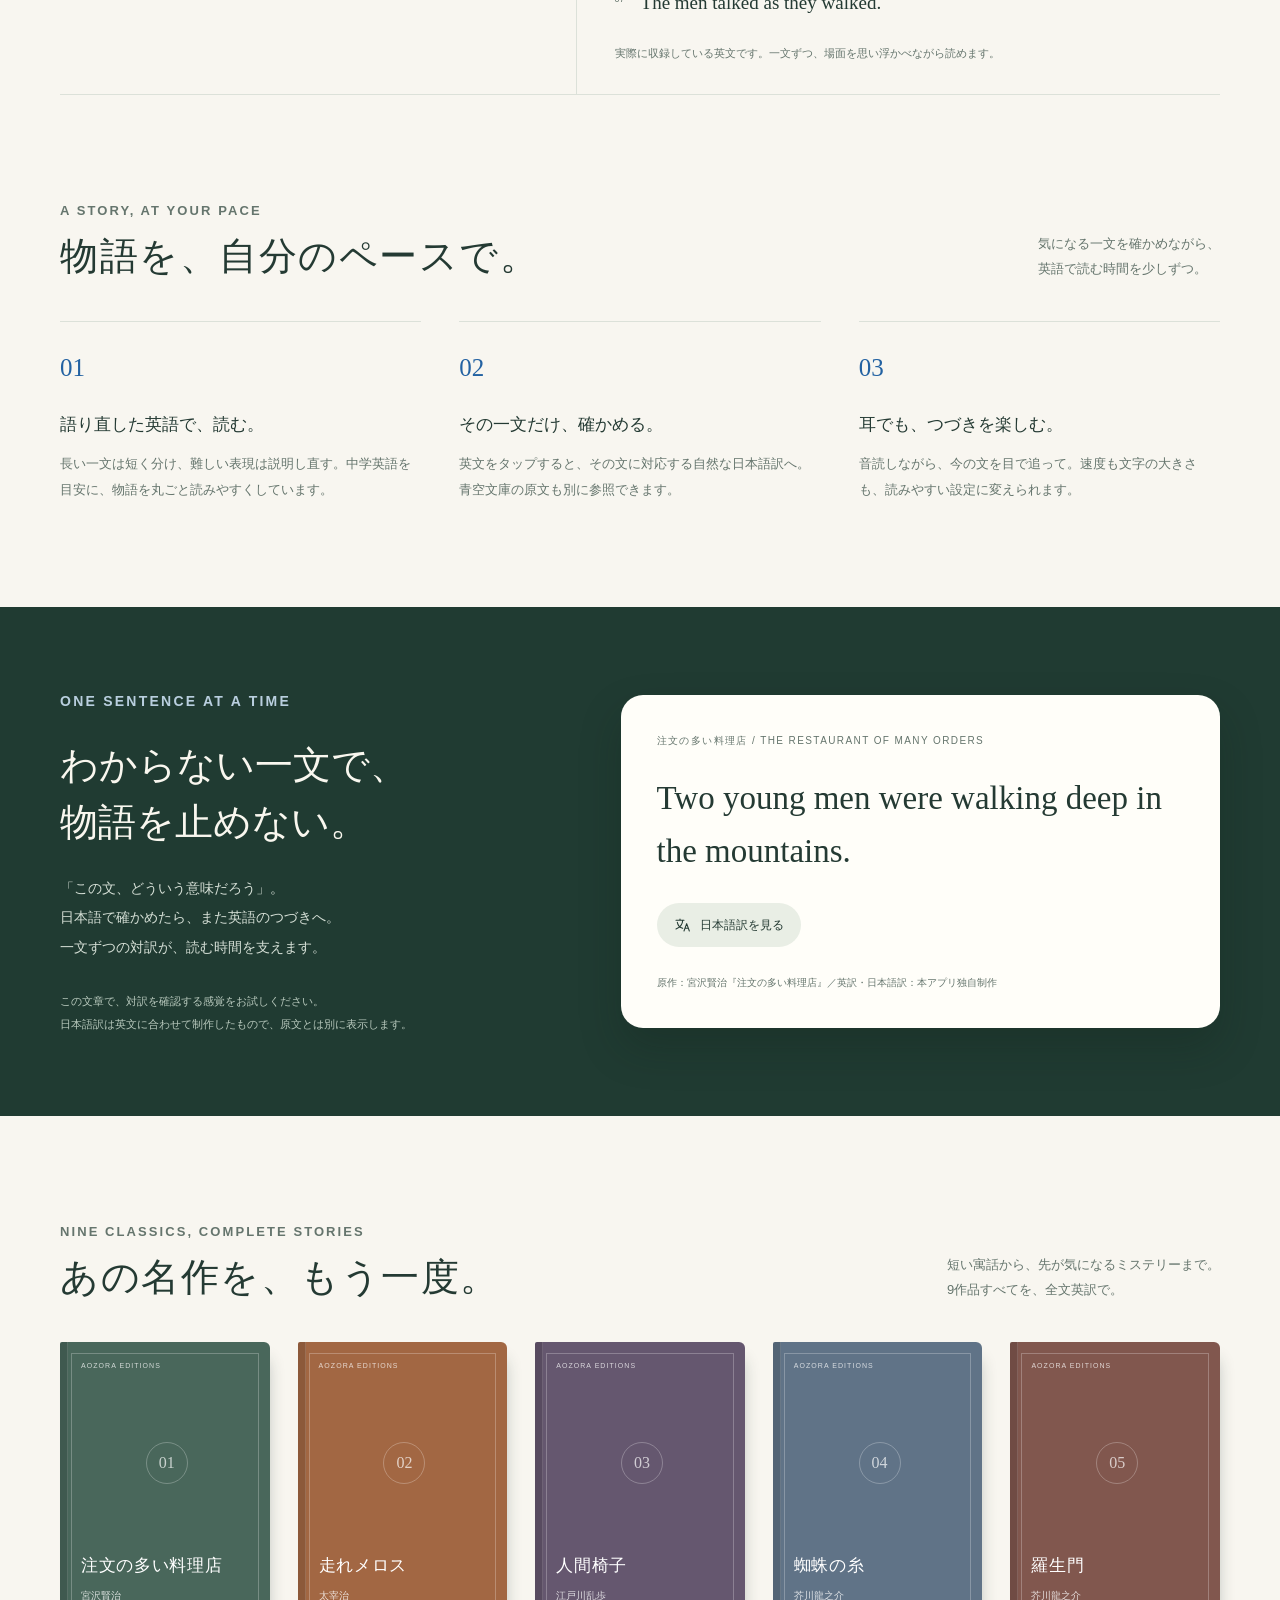
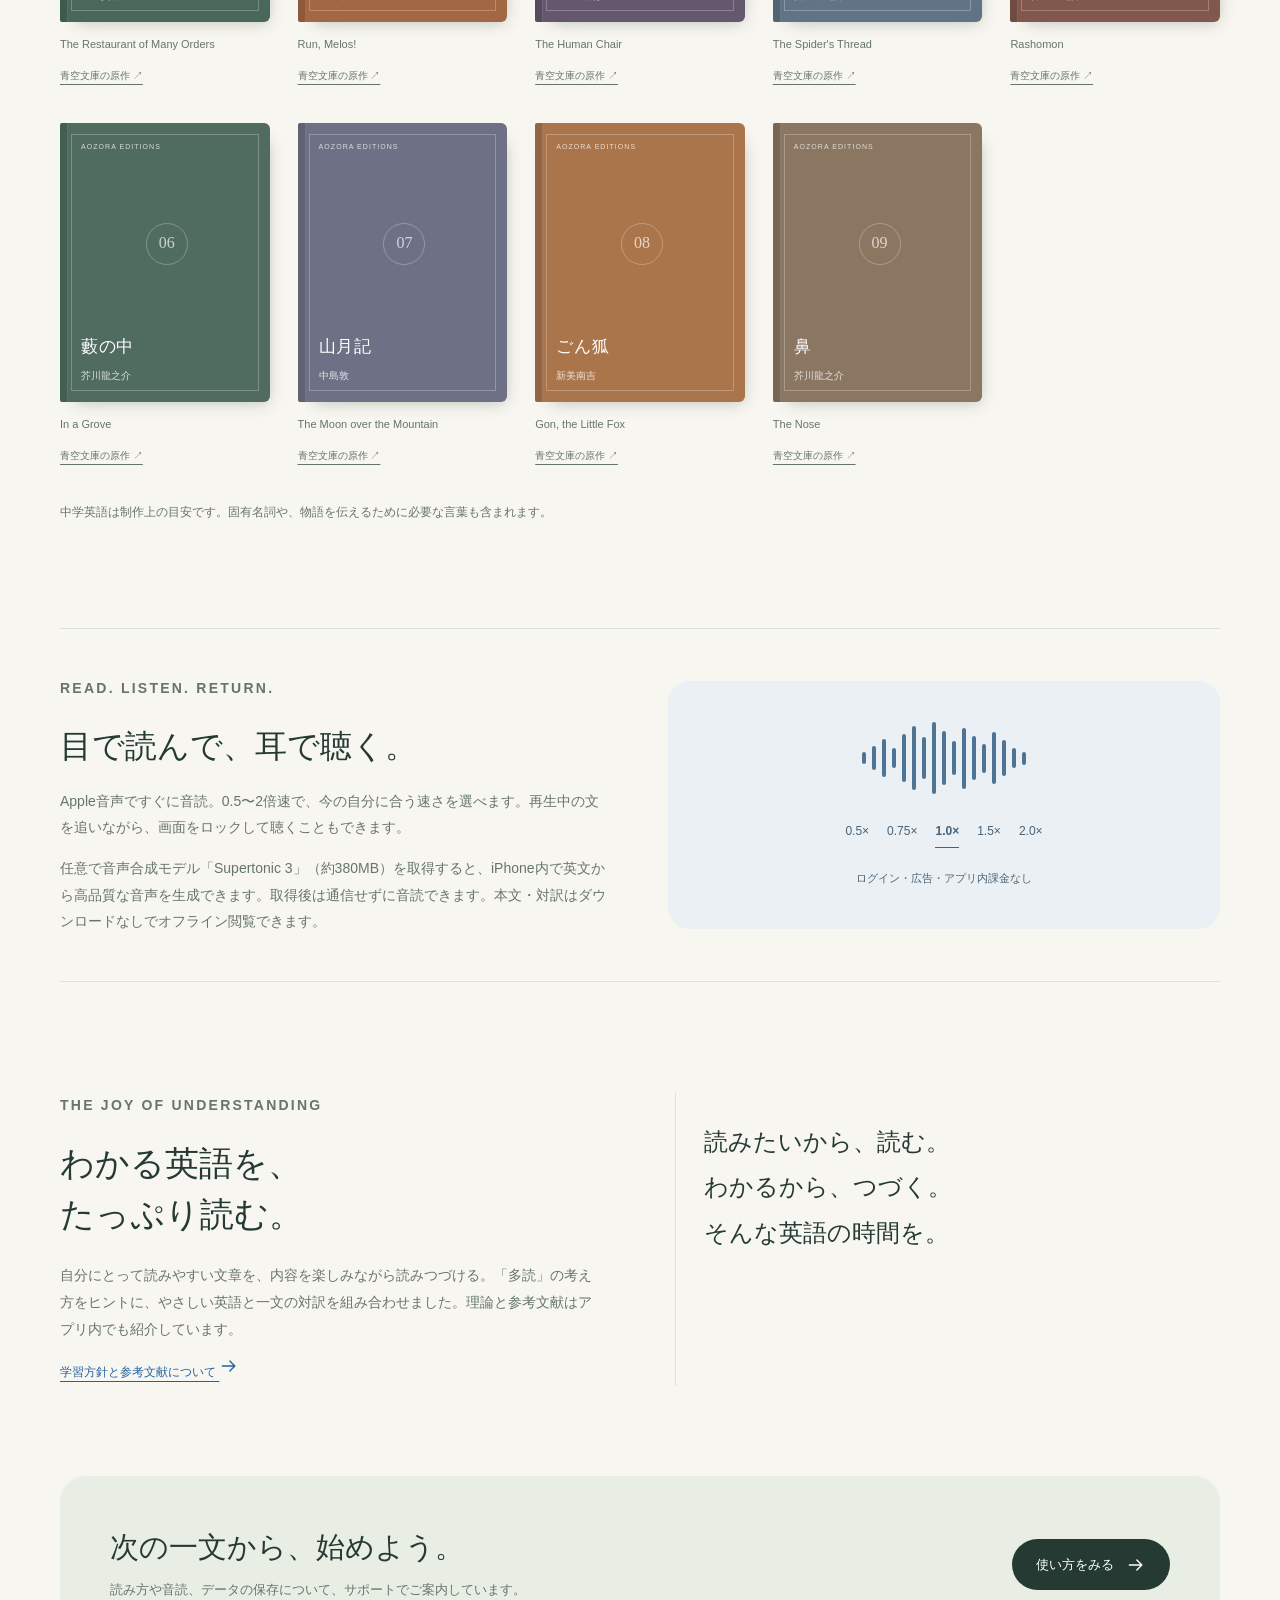
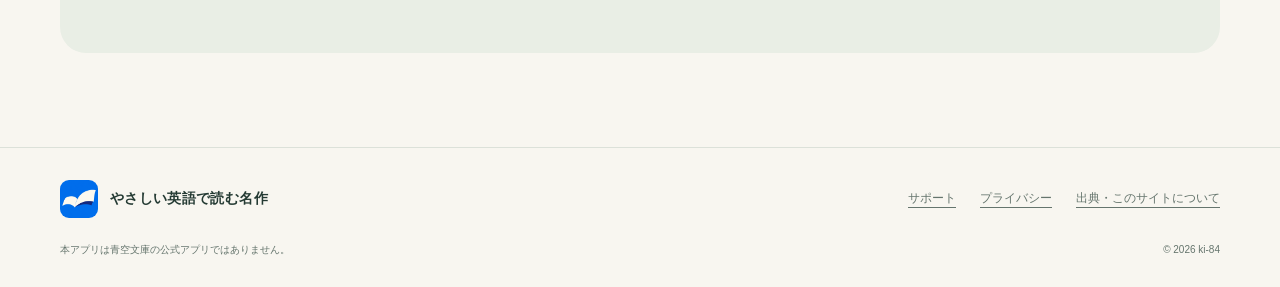
==== commit 2152a111: "Update initial release website to nine classics" ====
--- a/docs/index.html
+++ b/docs/index.html
@@ -5,13 +5,13 @@
   <meta name="viewport" content="width=device-width, initial-scale=1">
   <meta name="color-scheme" content="light">
   <title>名作のつづきが、英語で読める。｜やさしい英語で読む名作</title>
-  <meta name="description" content="原作の長い一文を複数の短い英文に。難しい表現を身近な言葉で説明し直し、中学英語を目安に語り直した日本の名作10作品。一文の日本語訳と音読も使えるiPhoneリーダー。">
+  <meta name="description" content="原作の長い一文を複数の短い英文に。難しい表現を身近な言葉で説明し直し、中学英語を目安に語り直した日本の名作9作品。一文の日本語訳と音読も使えるiPhoneリーダー。">
   <link rel="canonical" href="https://ki-84.github.io/aozora-english-support/">
   <meta property="og:type" content="website">
   <meta property="og:locale" content="ja_JP">
   <meta property="og:site_name" content="やさしい英語で読む名作">
   <meta property="og:title" content="名作のつづきが、英語で読める。｜やさしい英語で読む名作">
-  <meta property="og:description" content="原作の長い一文を複数の短い英文に。難しい表現を身近な言葉で説明し直し、中学英語を目安に語り直した日本の名作10作品。一文の日本語訳と音読も使えるiPhoneリーダー。">
+  <meta property="og:description" content="原作の長い一文を複数の短い英文に。難しい表現を身近な言葉で説明し直し、中学英語を目安に語り直した日本の名作9作品。一文の日本語訳と音読も使えるiPhoneリーダー。">
   <meta property="og:url" content="https://ki-84.github.io/aozora-english-support/">
   <meta property="og:image" content="https://ki-84.github.io/aozora-english-support/assets/app-icon.png">
   <meta name="twitter:card" content="summary">
@@ -34,7 +34,7 @@
   <div class="actions"><a class="button blue" href="#retelling">英文の実例を見る <svg viewBox="0 0 24 24" aria-hidden="true"><path d="M4 12h15m-6-6 6 6-6 6"/></svg></a><a class="button secondary" href="support/">使い方・サポート</a></div><p class="availability">iPhone / iOS 17以降 · アプリの公開準備中</p></div>
   <figure class="hero-visual"><div class="phone"><img src="assets/reader.png" width="662" height="1440" alt="英語の本文と、一文ずつの音読操作を備えたアプリの読書画面" fetchpriority="high"></div><figcaption class="screen-note">『注文の多い料理店』の実際の読書画面</figcaption></figure>
 </section>
-<div class="wrap promise-strip" aria-label="アプリの特長"><div><svg viewBox="0 0 24 24" aria-hidden="true"><path d="M12 5v15M3 4c4-1 6 0 9 1 3-1 5-2 9-1v15c-4-1-6 0-9 1-3-1-5-2-9-1z"/></svg><span>10作品を、すべて全文。</span></div><div><svg viewBox="0 0 24 24" aria-hidden="true"><path d="M3 5h12M9 3v2M5 8c1 5 4 8 8 9m0-12c0 5-3 10-10 13m12 3 4-11 4 11m-6-4h4"/></svg><span>一文ごとに、日本語訳。</span></div><div><svg viewBox="0 0 24 24" aria-hidden="true"><path d="m3 3 18 18M6 8c5-3 10-2 15 1M3 9l1-1m5 5c3-1 6-1 9 1m-6 5h.01"/></svg><span>本文はオフラインで。</span></div></div>
+<div class="wrap promise-strip" aria-label="アプリの特長"><div><svg viewBox="0 0 24 24" aria-hidden="true"><path d="M12 5v15M3 4c4-1 6 0 9 1 3-1 5-2 9-1v15c-4-1-6 0-9 1-3-1-5-2-9-1z"/></svg><span>9作品を、すべて全文。</span></div><div><svg viewBox="0 0 24 24" aria-hidden="true"><path d="M3 5h12M9 3v2M5 8c1 5 4 8 8 9m0-12c0 5-3 10-10 13m12 3 4-11 4 11m-6-4h4"/></svg><span>一文ごとに、日本語訳。</span></div><div><svg viewBox="0 0 24 24" aria-hidden="true"><path d="m3 3 18 18M6 8c5-3 10-2 15 1M3 9l1-1m5 5c3-1 6-1 9 1m-6 5h.01"/></svg><span>本文はオフラインで。</span></div></div>
 <section class="wrap section retelling-section" id="retelling" aria-labelledby="retelling-title">
   <div class="section-heading"><div><p class="eyebrow">CLASSIC STORIES, RETOLD IN SIMPLE ENGLISH</p><h2 id="retelling-title">名作を、やさしい英語で語り直す。</h2></div><p>出来事をひとつずつ、短い文で。<br>言葉の難しさをほどいて、物語はそのままに。</p></div>
   <p class="retelling-lead">原作の一文をそのまま英語に置き換えるのではなく、伝える内容を整理し、複数の短い英文で説明し直しています。難しい一語も、身近な言葉でわかる表現へ。場面・会話・結末まで残し、物語全体を読みやすい英語につくり直しました。</p>
@@ -53,7 +53,7 @@
   <div class="reading-copy"><p class="eyebrow">ONE SENTENCE AT A TIME</p><h2 id="translation-title">わからない一文で、<br>物語を止めない。</h2><p>「この文、どういう意味だろう」。<br>日本語で確かめたら、また英語のつづきへ。<br>一文ずつの対訳が、読む時間を支えます。</p><p class="fine">この文章で、対訳を確認する感覚をお試しください。<br>日本語訳は英文に合わせて制作したもので、原文とは別に表示します。</p></div>
   <div class="quote-card"><p class="quote-label">注文の多い料理店 / THE RESTAURANT OF MANY ORDERS</p><p class="sample-english" lang="en">Two young men were walking deep in the mountains.</p><button type="button" class="translation-toggle" data-translation-toggle aria-expanded="false" aria-controls="sample-translation"><svg viewBox="0 0 24 24" aria-hidden="true"><path d="M3 5h12M9 3v2M5 8c1 5 4 8 8 9m0-12c0 5-3 10-10 13m12 3 4-11 4 11m-6-4h4"/></svg><span>日本語訳を見る</span></button><div class="translation" id="sample-translation" hidden><p>二人の若い男が山奥を歩いていました。</p><small>この英文に対応する日本語訳</small></div><noscript><div class="translation"><p>二人の若い男が山奥を歩いていました。</p></div></noscript><cite class="quote-credit">原作：宮沢賢治『注文の多い料理店』／英訳・日本語訳：本アプリ独自制作</cite></div>
 </div></section>
-<section class="wrap section" aria-labelledby="books-title"><div class="section-heading"><div><p class="eyebrow">TEN CLASSICS, COMPLETE STORIES</p><h2 id="books-title">あの名作を、もう一度。</h2></div><p>短い寓話から、先が気になるミステリーまで。<br>10作品すべてを、全文英訳で。</p></div><ol class="book-grid"><li><article aria-labelledby="book-restaurant">
+<section class="wrap section" aria-labelledby="books-title"><div class="section-heading"><div><p class="eyebrow">NINE CLASSICS, COMPLETE STORIES</p><h2 id="books-title">あの名作を、もう一度。</h2></div><p>短い寓話から、先が気になるミステリーまで。<br>9作品すべてを、全文英訳で。</p></div><ol class="book-grid"><li><article aria-labelledby="book-restaurant">
           <div class="book-cover" style="--cover:#49675B"><span class="edition">AOZORA EDITIONS</span><span class="ornament" aria-hidden="true">01</span><div><h3 id="book-restaurant">注文の多い料理店</h3><p>宮沢賢治</p></div></div>
           <div class="book-meta"><p lang="en">The Restaurant of Many Orders</p><a href="https://www.aozora.gr.jp/cards/000081/card43754.html">青空文庫の原作 ↗</a></div>
         </article></li>
@@ -88,10 +88,6 @@
 <li><article aria-labelledby="book-nose">
           <div class="book-cover" style="--cover:#8A7661"><span class="edition">AOZORA EDITIONS</span><span class="ornament" aria-hidden="true">09</span><div><h3 id="book-nose">鼻</h3><p>芥川龍之介</p></div></div>
           <div class="book-meta"><p lang="en">The Nose</p><a href="https://www.aozora.gr.jp/cards/000879/card42.html">青空文庫の原作 ↗</a></div>
-        </article></li>
-<li><article aria-labelledby="book-takase">
-          <div class="book-cover" style="--cover:#547982"><span class="edition">AOZORA EDITIONS</span><span class="ornament" aria-hidden="true">10</span><div><h3 id="book-takase">高瀬舟</h3><p>森鴎外</p></div></div>
-          <div class="book-meta"><p lang="en">The Takase Boat</p><a href="https://www.aozora.gr.jp/cards/000129/card691.html">青空文庫の原作 ↗</a></div>
         </article></li></ol><p class="book-note">中学英語は制作上の目安です。固有名詞や、物語を伝えるために必要な言葉も含まれます。</p></section>
 <section class="wrap section" aria-labelledby="listen-title"><div class="listen-panel"><div><p class="eyebrow">READ. LISTEN. RETURN.</p><h2 id="listen-title">目で読んで、耳で聴く。</h2><p>Apple音声ですぐに音読。0.5〜2倍速で、今の自分に合う速さを選べます。再生中の文を追いながら、画面をロックして聴くこともできます。</p><p>任意で音声合成モデル「Supertonic 3」（約380MB）を取得すると、iPhone内で英文から高品質な音声を生成できます。取得後は通信せずに音読できます。本文・対訳はダウンロードなしでオフライン閲覧できます。</p></div><div class="audio-graphic" aria-label="0.5倍から2倍までの音読速度に対応"><div class="waveform" aria-hidden="true"><i style="--h:12px"></i><i style="--h:24px"></i><i style="--h:38px"></i><i style="--h:20px"></i><i style="--h:48px"></i><i style="--h:64px"></i><i style="--h:42px"></i><i style="--h:72px"></i><i style="--h:54px"></i><i style="--h:34px"></i><i style="--h:61px"></i><i style="--h:44px"></i><i style="--h:29px"></i><i style="--h:52px"></i><i style="--h:36px"></i><i style="--h:20px"></i><i style="--h:13px"></i></div><div class="rate-list"><span>0.5×</span><span>0.75×</span><strong>1.0×</strong><span>1.5×</span><span>2.0×</span></div><p>ログイン・広告・アプリ内課金なし</p></div></div></section>
 <section class="wrap learning" aria-labelledby="learning-title"><div><p class="eyebrow">THE JOY OF UNDERSTANDING</p><h2 id="learning-title">わかる英語を、<br>たっぷり読む。</h2><p>自分にとって読みやすい文章を、内容を楽しみながら読みつづける。「多読」の考え方をヒントに、やさしい英語と一文の対訳を組み合わせました。理論と参考文献はアプリ内でも紹介しています。</p><a href="sources/#learning">学習方針と参考文献について <svg viewBox="0 0 24 24" aria-hidden="true"><path d="M4 12h15m-6-6 6 6-6 6"/></svg></a></div><p class="margin-note">読みたいから、読む。<br>わかるから、つづく。<br>そんな英語の時間を。</p></section>
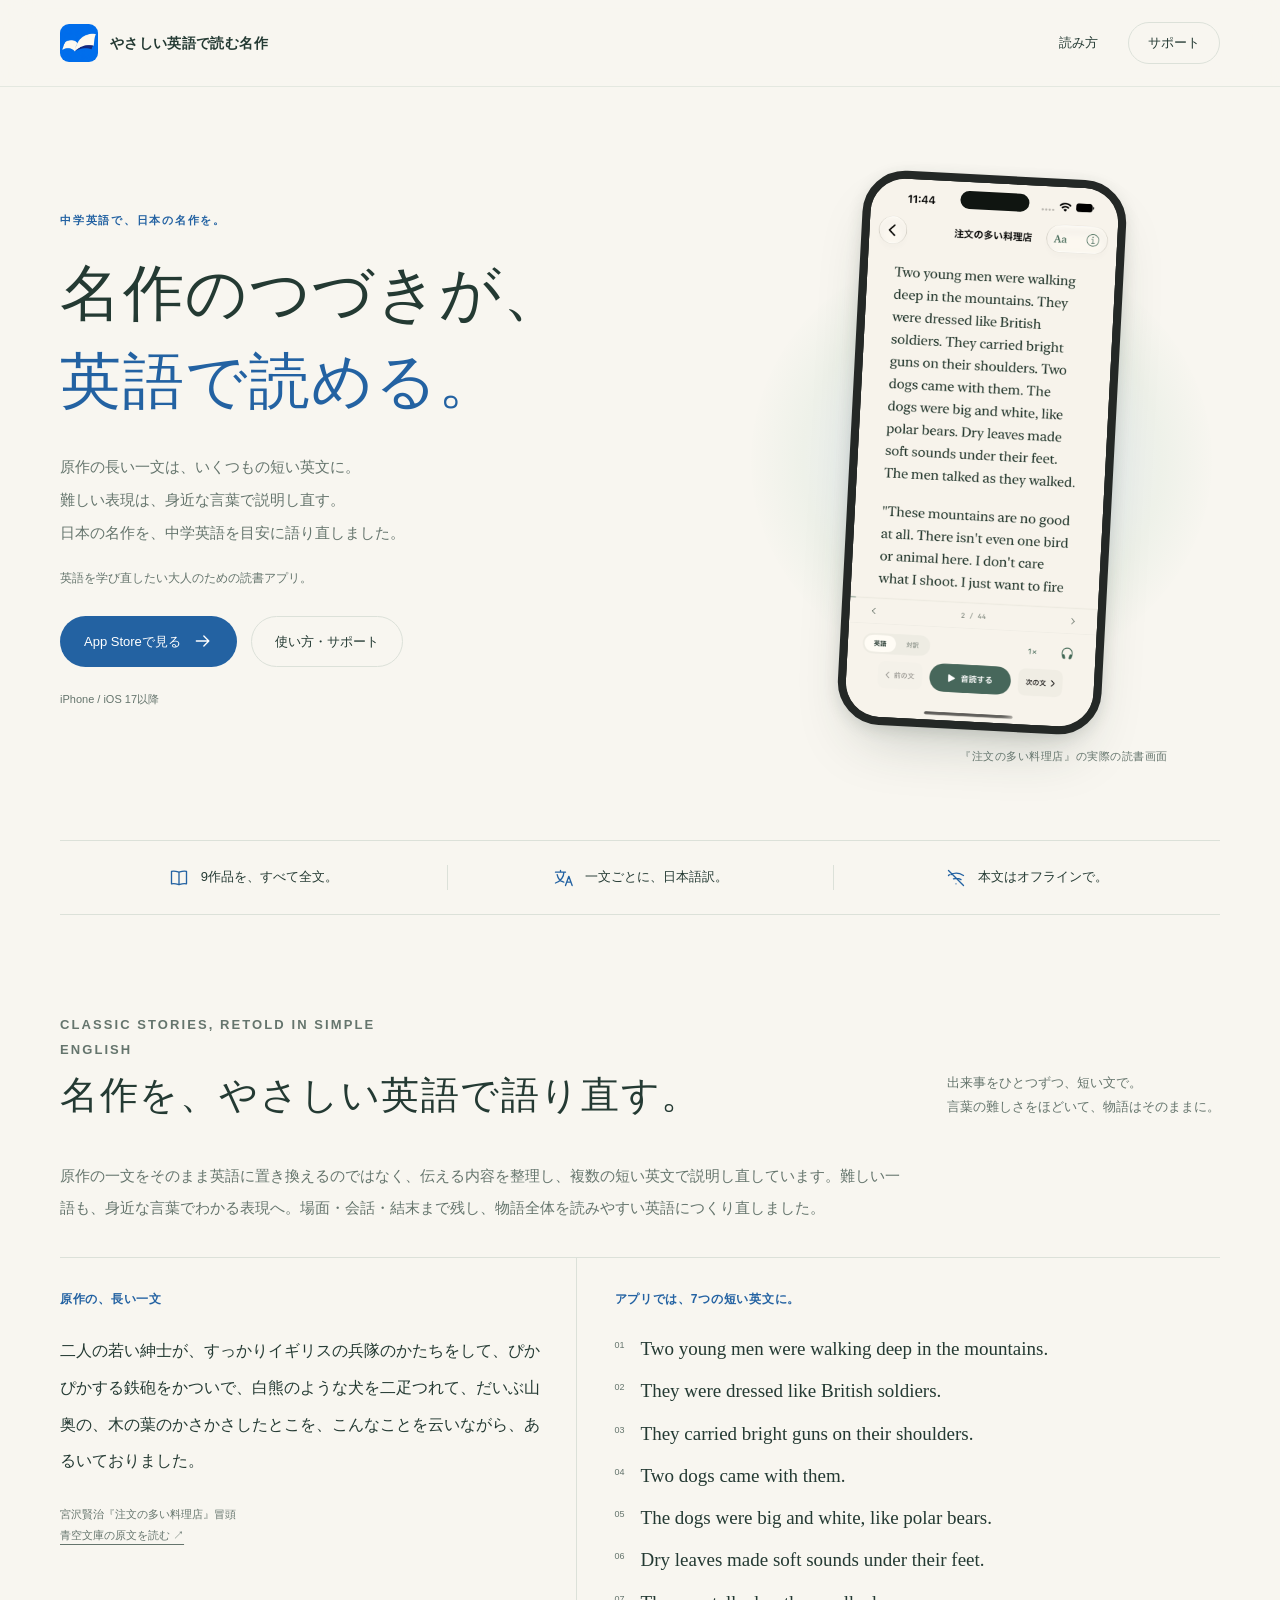
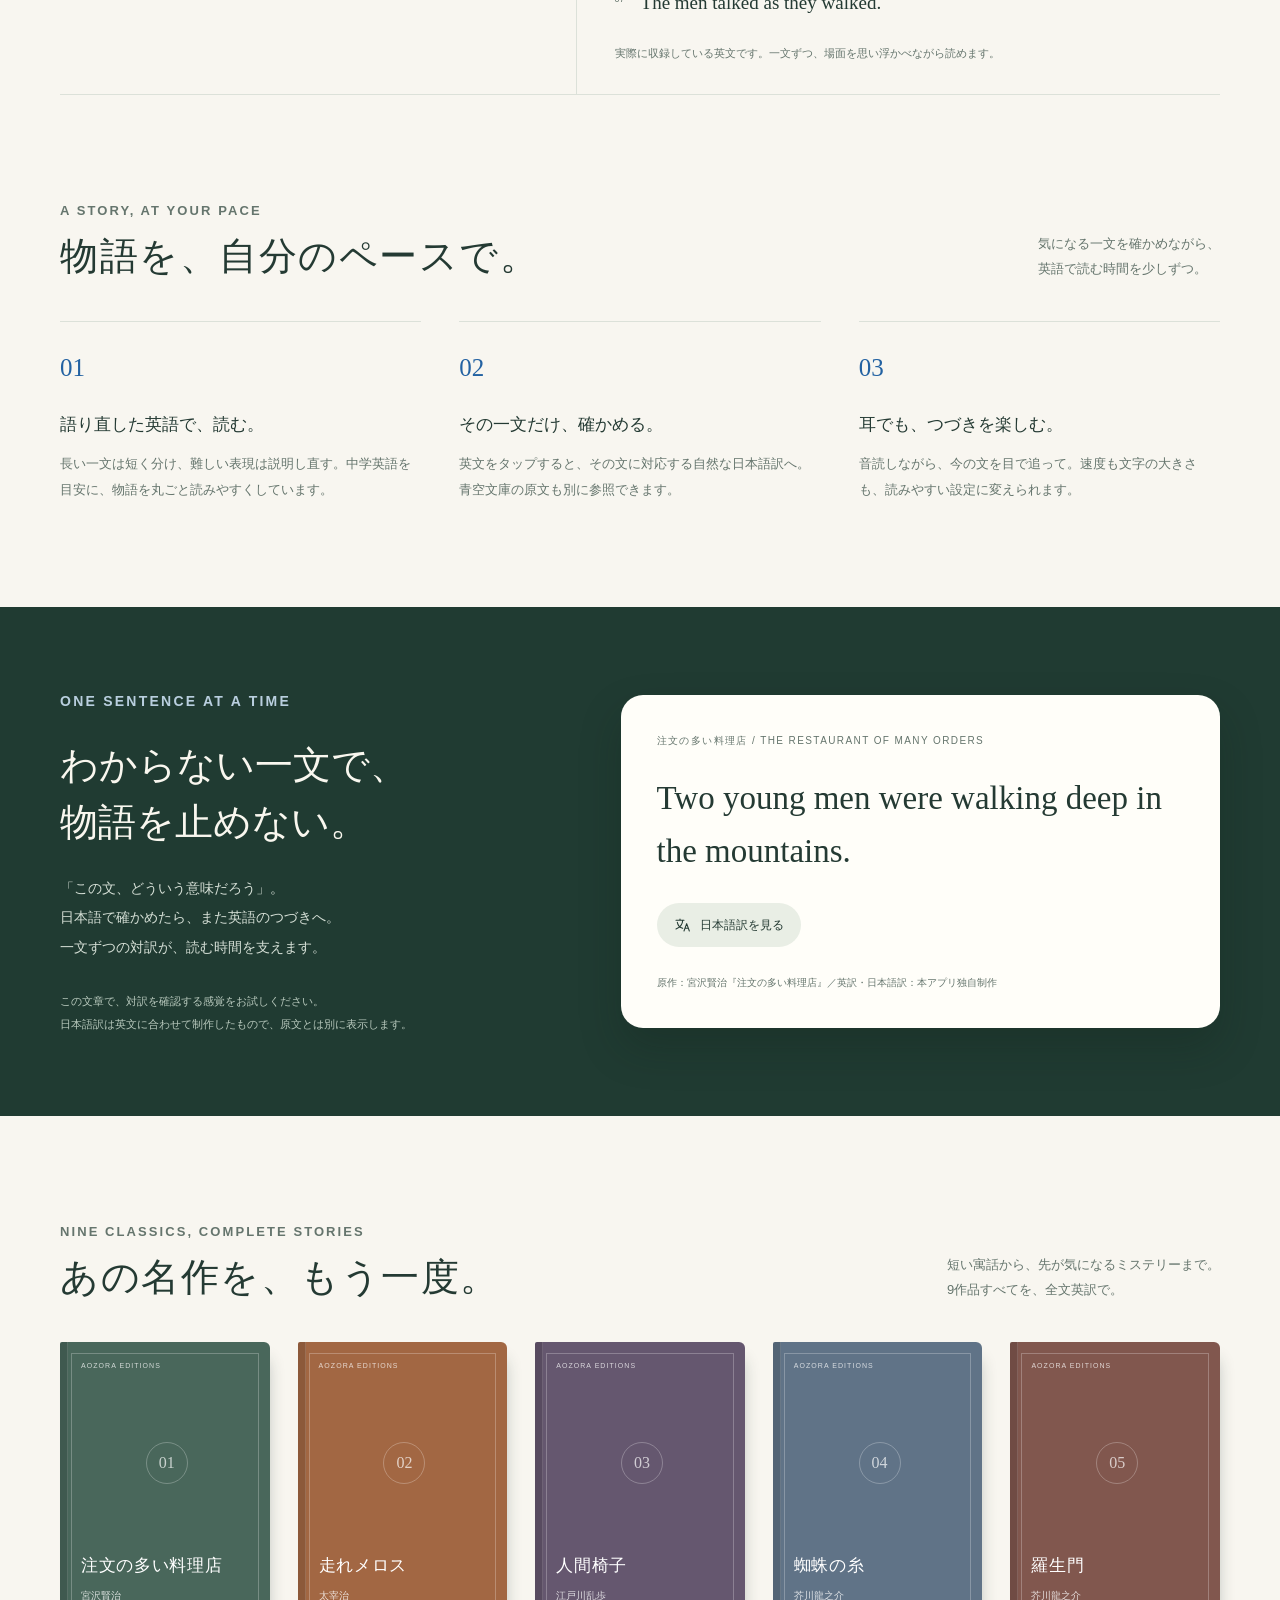
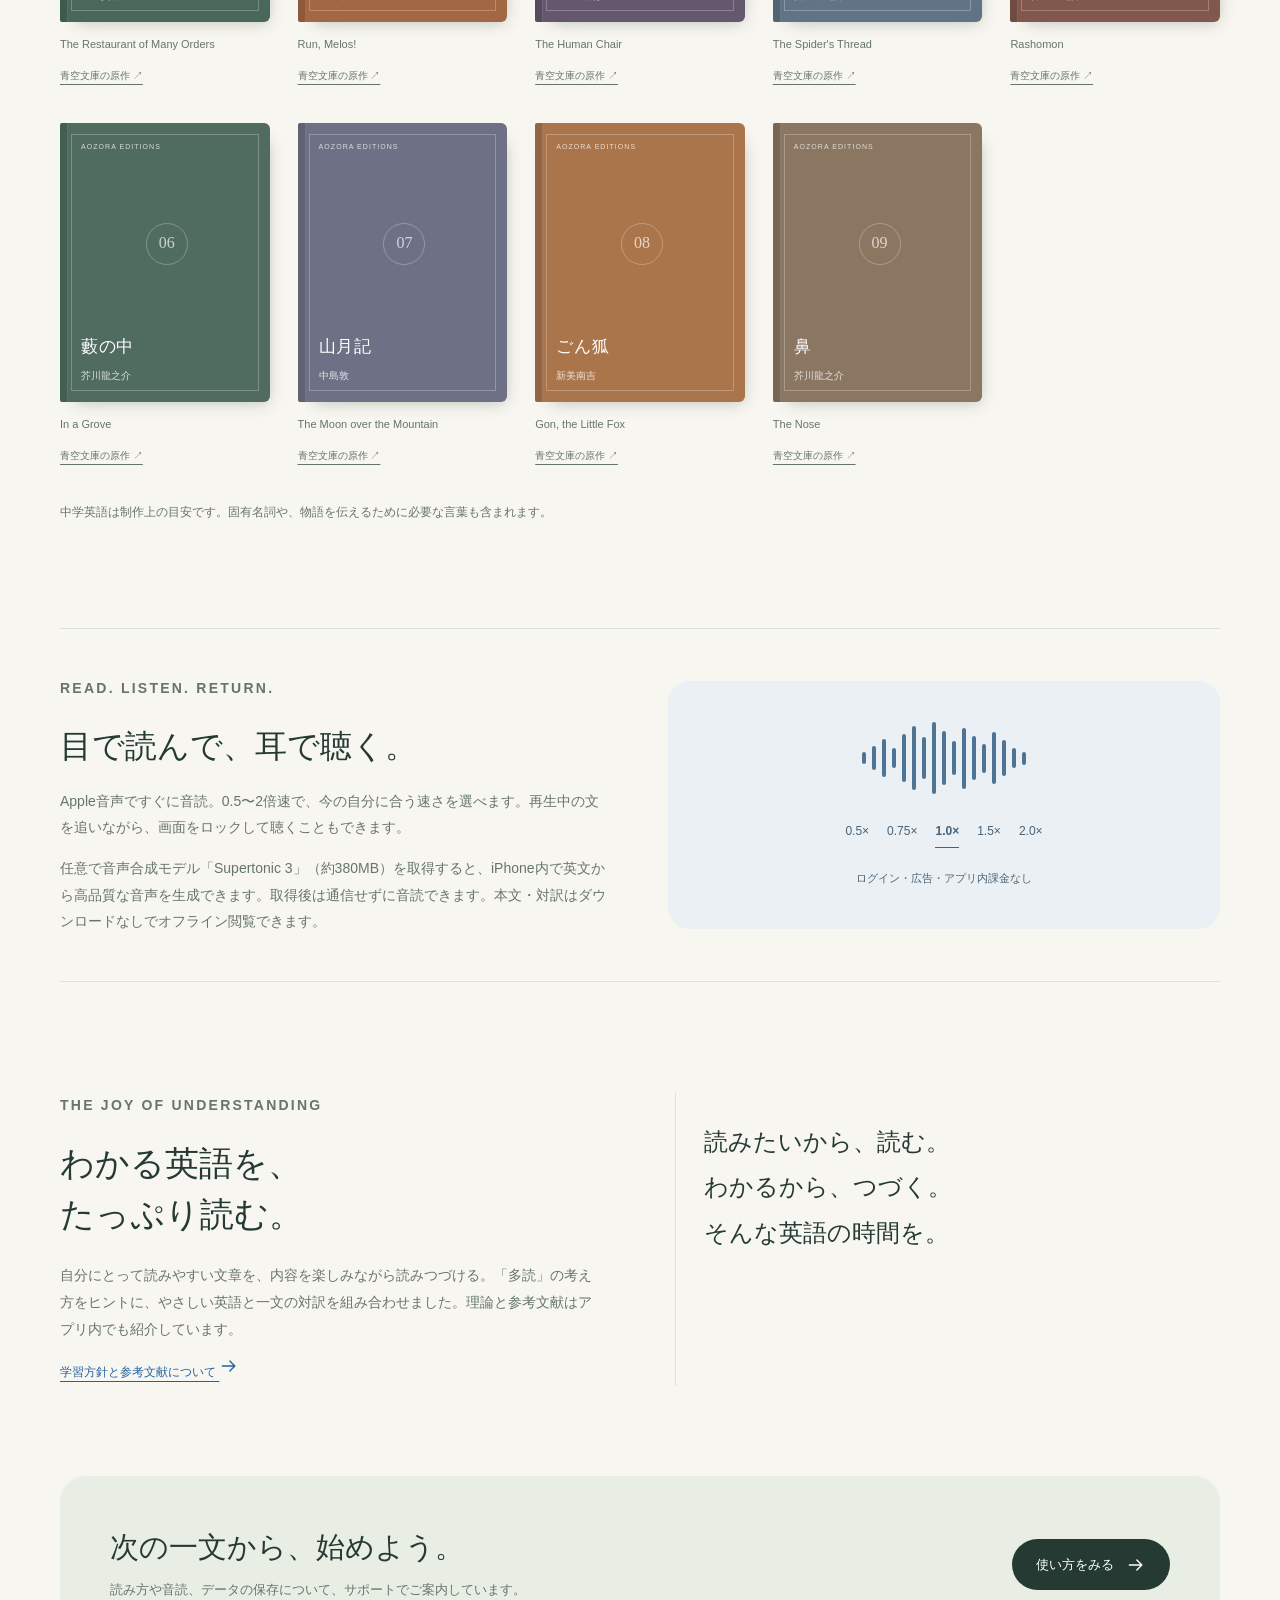
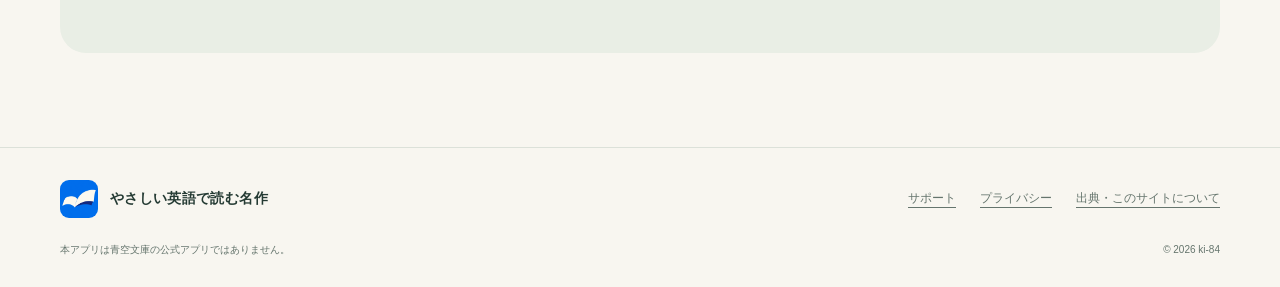
==== commit 3e016fd9: "Link released app from promotional website" ====
--- a/docs/index.html
+++ b/docs/index.html
@@ -31,7 +31,7 @@
 <section class="wrap hero" aria-labelledby="hero-title">
   <div class="hero-copy"><p class="eyebrow">中学英語で、日本の名作を。</p><h1 id="hero-title"><span>名作のつづきが、</span><span><em>英語で読める。</em></span></h1>
   <p class="hero-lead">原作の長い一文は、いくつもの短い英文に。<br>難しい表現は、身近な言葉で説明し直す。<br>日本の名作を、中学英語を目安に語り直しました。</p><p class="hero-audience">英語を学び直したい大人のための読書アプリ。</p>
-  <div class="actions"><a class="button blue" href="#retelling">英文の実例を見る <svg viewBox="0 0 24 24" aria-hidden="true"><path d="M4 12h15m-6-6 6 6-6 6"/></svg></a><a class="button secondary" href="support/">使い方・サポート</a></div><p class="availability">iPhone / iOS 17以降 · アプリの公開準備中</p></div>
+  <div class="actions"><a class="button blue" href="https://apps.apple.com/jp/app/id6831897129">App Storeで見る <svg viewBox="0 0 24 24" aria-hidden="true"><path d="M4 12h15m-6-6 6 6-6 6"/></svg></a><a class="button secondary" href="support/">使い方・サポート</a></div><p class="availability">iPhone / iOS 17以降</p></div>
   <figure class="hero-visual"><div class="phone"><img src="assets/reader.png" width="662" height="1440" alt="英語の本文と、一文ずつの音読操作を備えたアプリの読書画面" fetchpriority="high"></div><figcaption class="screen-note">『注文の多い料理店』の実際の読書画面</figcaption></figure>
 </section>
 <div class="wrap promise-strip" aria-label="アプリの特長"><div><svg viewBox="0 0 24 24" aria-hidden="true"><path d="M12 5v15M3 4c4-1 6 0 9 1 3-1 5-2 9-1v15c-4-1-6 0-9 1-3-1-5-2-9-1z"/></svg><span>9作品を、すべて全文。</span></div><div><svg viewBox="0 0 24 24" aria-hidden="true"><path d="M3 5h12M9 3v2M5 8c1 5 4 8 8 9m0-12c0 5-3 10-10 13m12 3 4-11 4 11m-6-4h4"/></svg><span>一文ごとに、日本語訳。</span></div><div><svg viewBox="0 0 24 24" aria-hidden="true"><path d="m3 3 18 18M6 8c5-3 10-2 15 1M3 9l1-1m5 5c3-1 6-1 9 1m-6 5h.01"/></svg><span>本文はオフラインで。</span></div></div>
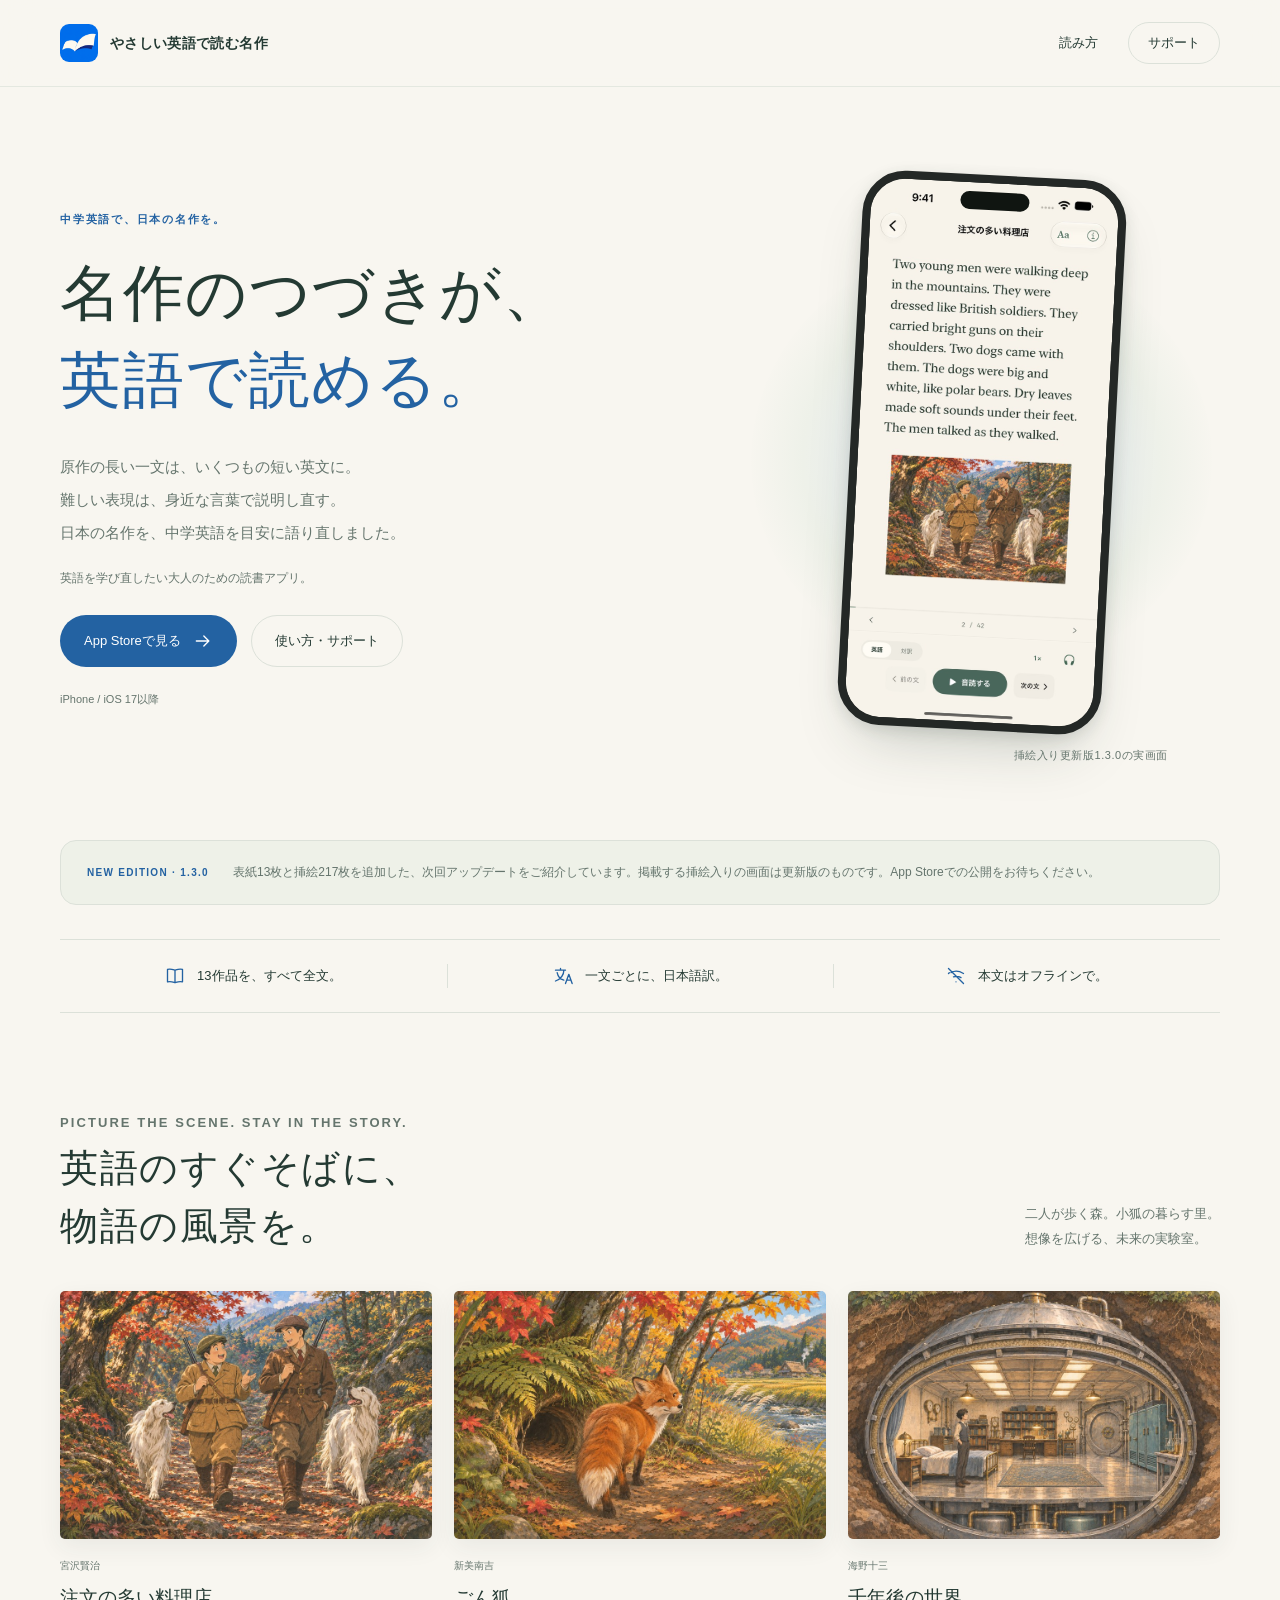
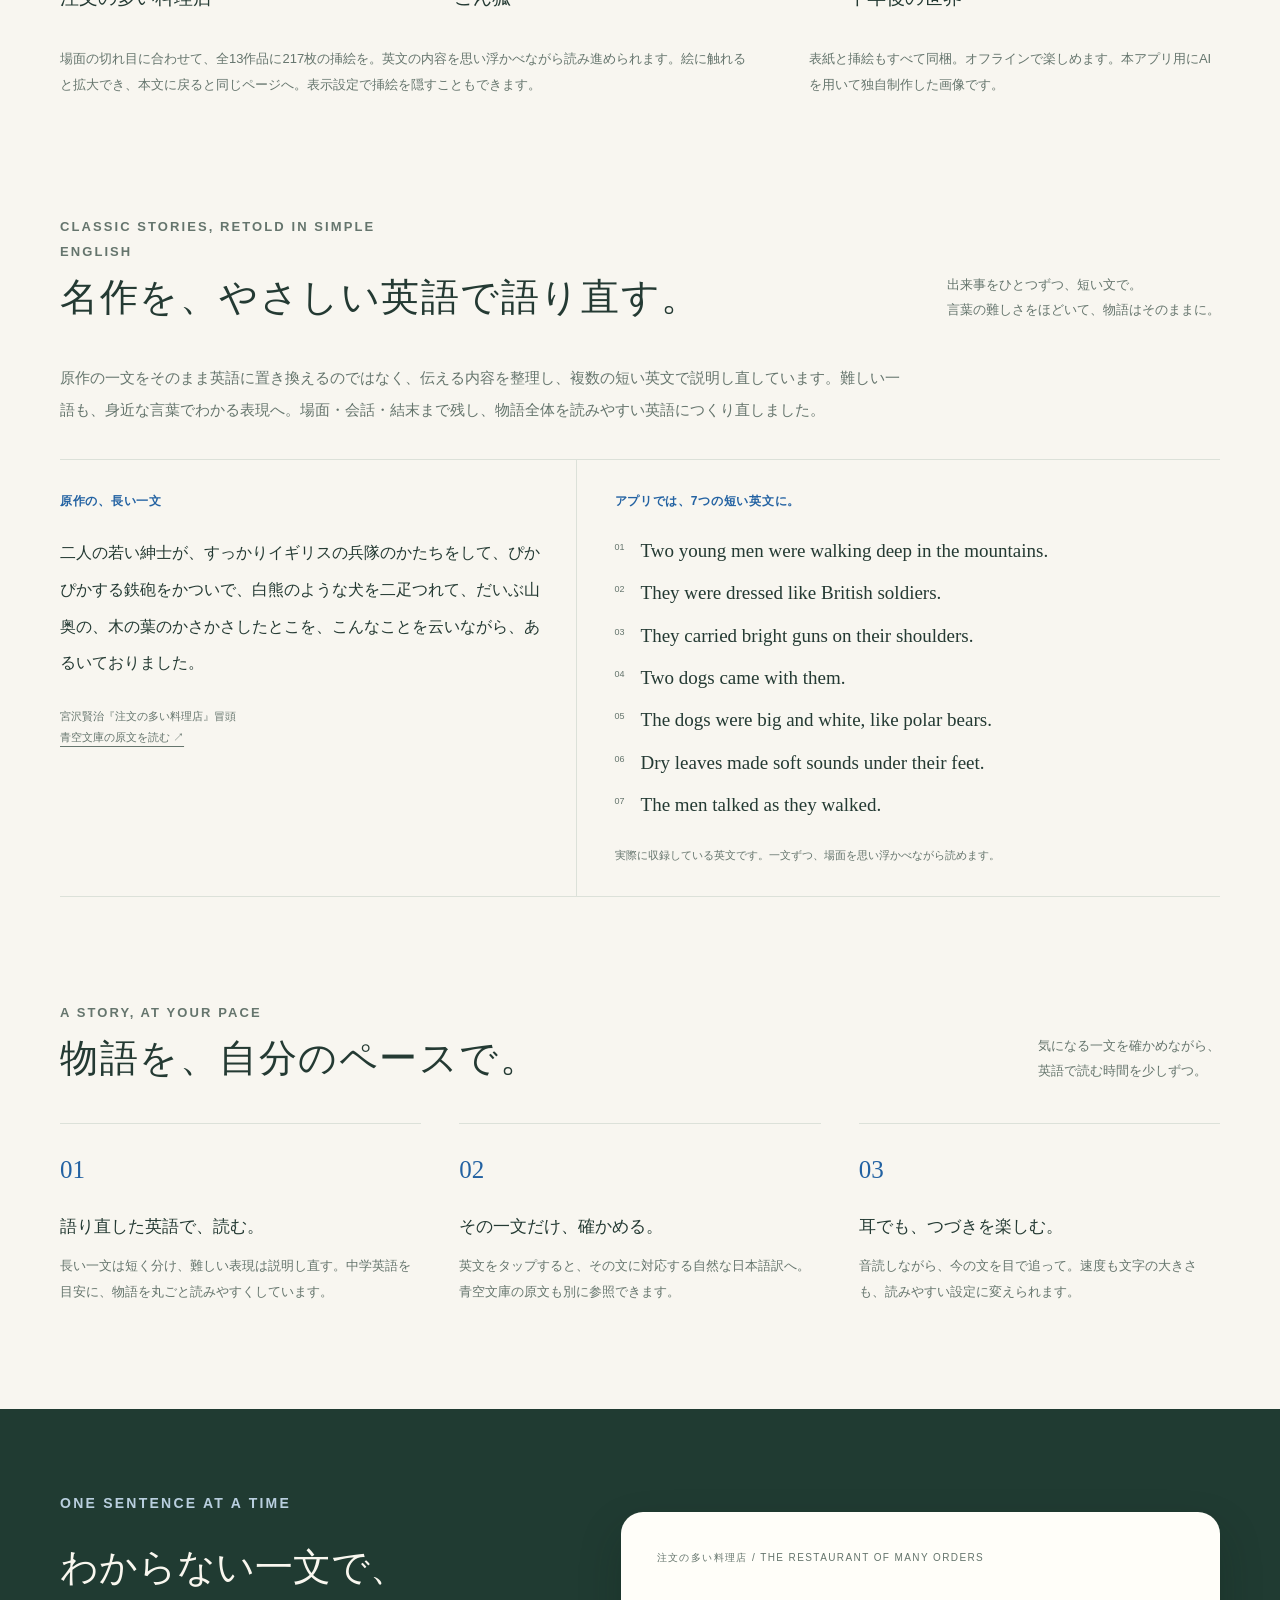
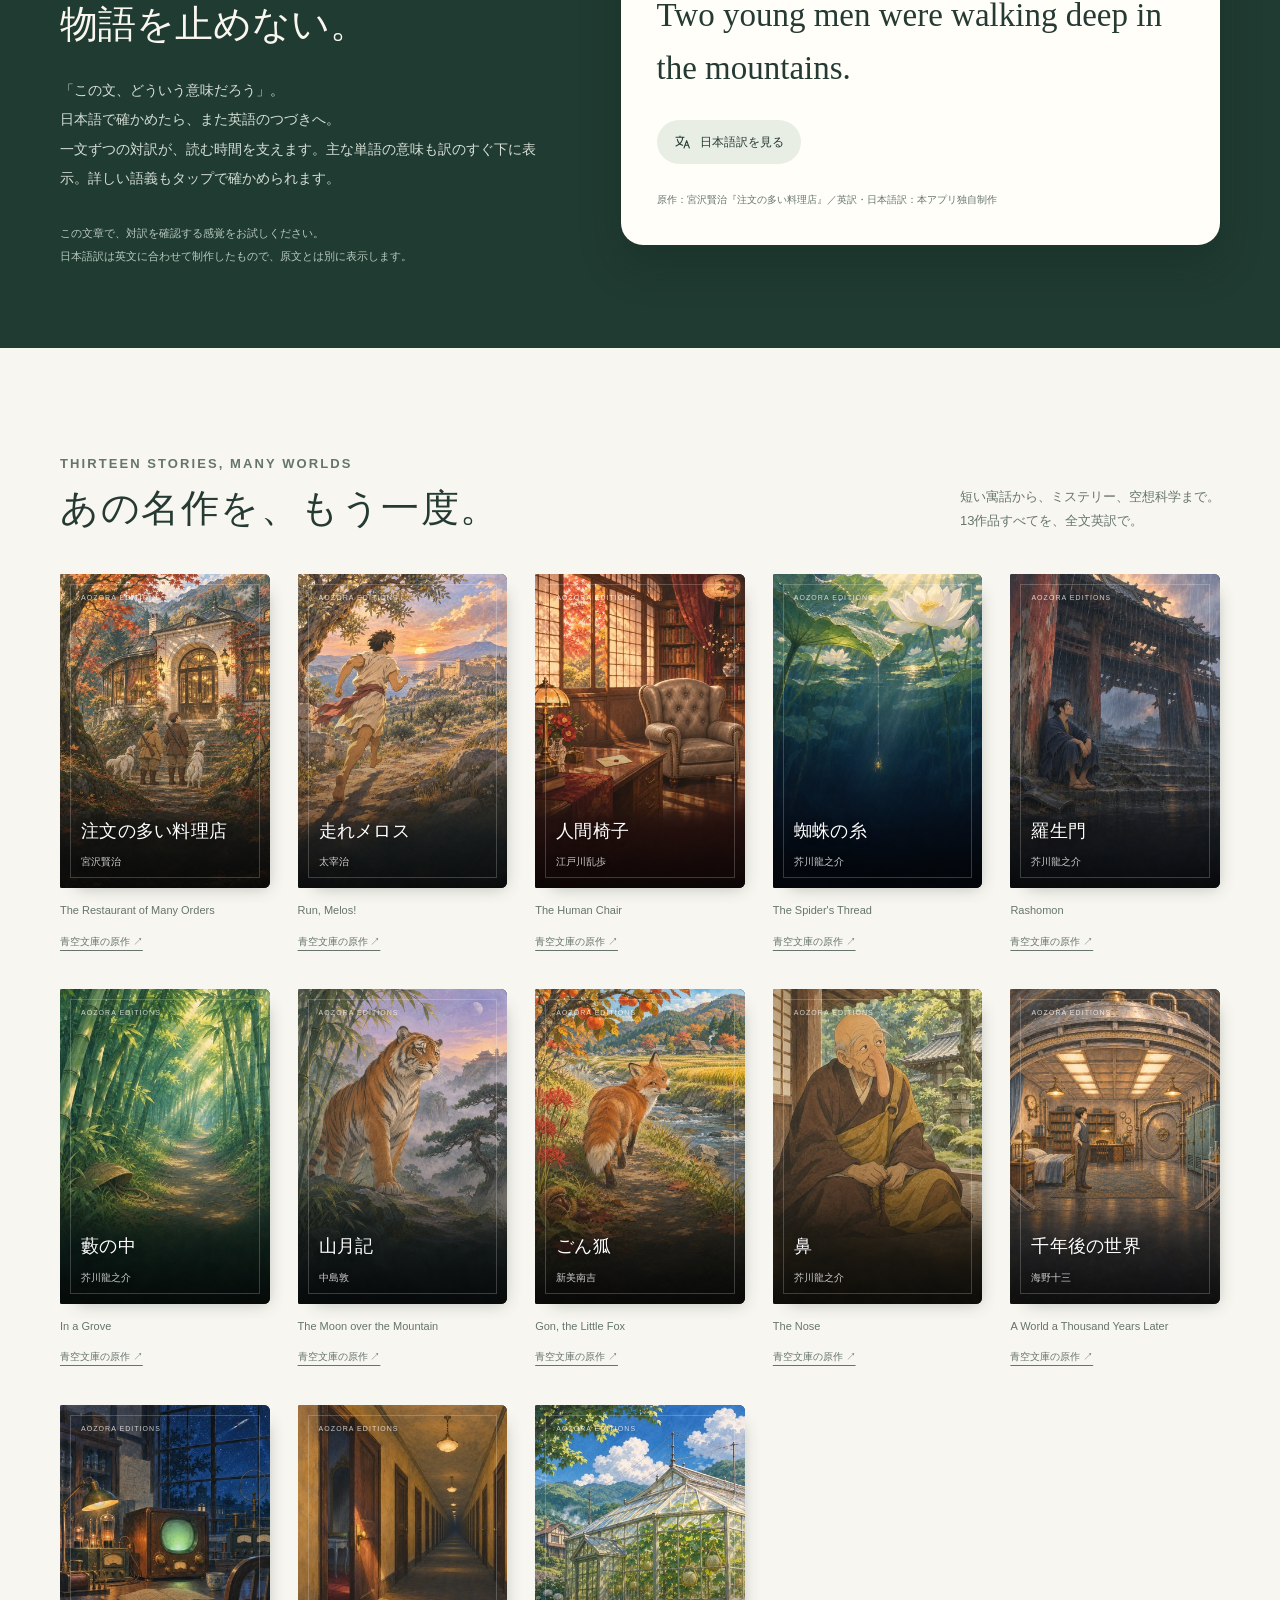
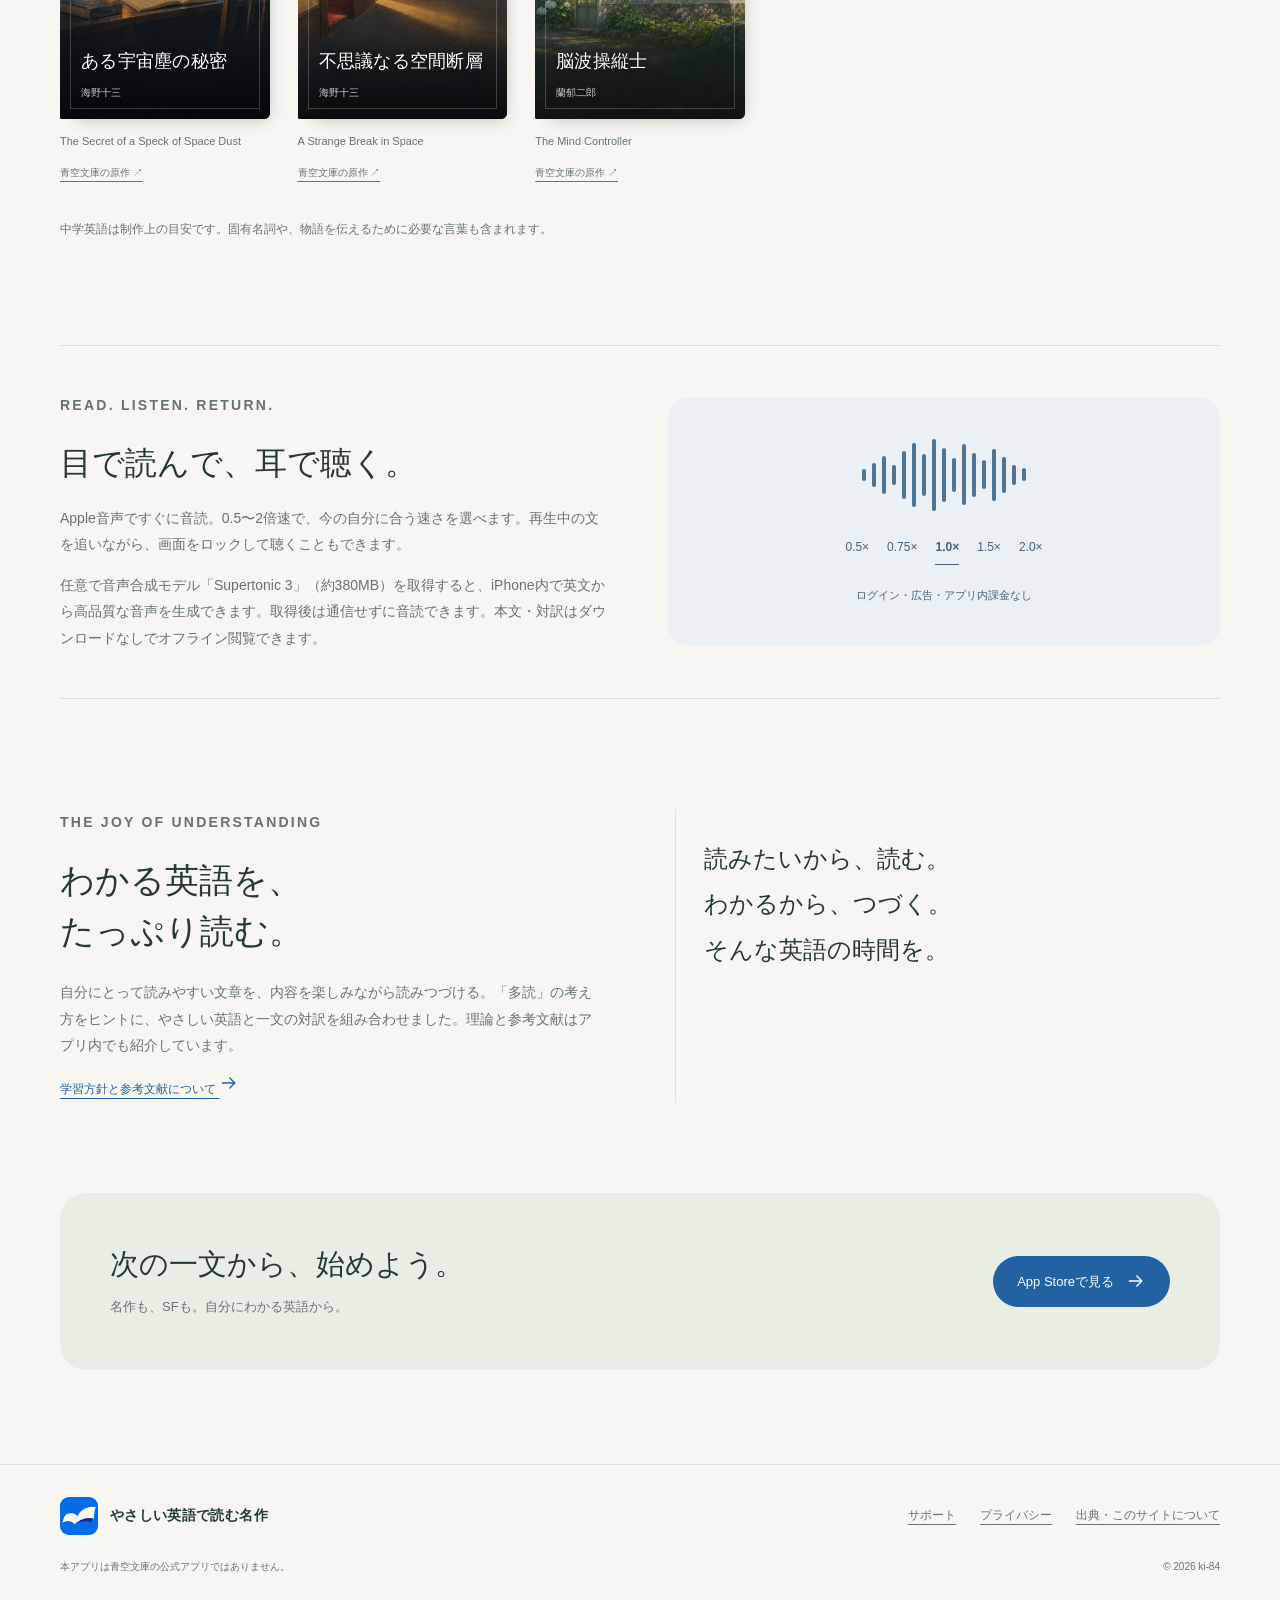
==== commit 68deb72f: "Show illustrated edition, all 13 covers and App Store links" ====
--- a/docs/index.html
+++ b/docs/index.html
@@ -5,20 +5,20 @@
   <meta name="viewport" content="width=device-width, initial-scale=1">
   <meta name="color-scheme" content="light">
   <title>名作のつづきが、英語で読める。｜やさしい英語で読む名作</title>
-  <meta name="description" content="原作の長い一文を複数の短い英文に。難しい表現を身近な言葉で説明し直し、中学英語を目安に語り直した日本の名作9作品。一文の日本語訳と音読も使えるiPhoneリーダー。">
+  <meta name="description" content="原作の長い一文を複数の短い英文に。難しい表現を身近な言葉で説明し直し、中学英語を目安に語り直した日本の名作13作品。一文の日本語訳と音読も使えるiPhoneリーダー。">
   <link rel="canonical" href="https://ki-84.github.io/aozora-english-support/">
   <meta property="og:type" content="website">
   <meta property="og:locale" content="ja_JP">
   <meta property="og:site_name" content="やさしい英語で読む名作">
   <meta property="og:title" content="名作のつづきが、英語で読める。｜やさしい英語で読む名作">
-  <meta property="og:description" content="原作の長い一文を複数の短い英文に。難しい表現を身近な言葉で説明し直し、中学英語を目安に語り直した日本の名作9作品。一文の日本語訳と音読も使えるiPhoneリーダー。">
+  <meta property="og:description" content="原作の長い一文を複数の短い英文に。難しい表現を身近な言葉で説明し直し、中学英語を目安に語り直した日本の名作13作品。一文の日本語訳と音読も使えるiPhoneリーダー。">
   <meta property="og:url" content="https://ki-84.github.io/aozora-english-support/">
   <meta property="og:image" content="https://ki-84.github.io/aozora-english-support/assets/app-icon.png">
   <meta name="twitter:card" content="summary">
   <meta name="theme-color" content="#f8f6f0">
   <link rel="icon" href="./assets/favicon.png" type="image/png">
   <link rel="apple-touch-icon" href="./assets/app-icon.png">
-  <link rel="stylesheet" href="./assets/site.css?v=0e48bb0e7a3b">
+  <link rel="stylesheet" href="./assets/site.css?v=2c94e3399f6d">
   <script src="./assets/site.js?v=09b9a022a76b" defer></script>
 </head>
 <body>
@@ -32,9 +32,18 @@
   <div class="hero-copy"><p class="eyebrow">中学英語で、日本の名作を。</p><h1 id="hero-title"><span>名作のつづきが、</span><span><em>英語で読める。</em></span></h1>
   <p class="hero-lead">原作の長い一文は、いくつもの短い英文に。<br>難しい表現は、身近な言葉で説明し直す。<br>日本の名作を、中学英語を目安に語り直しました。</p><p class="hero-audience">英語を学び直したい大人のための読書アプリ。</p>
   <div class="actions"><a class="button blue" href="https://apps.apple.com/jp/app/id6831897129">App Storeで見る <svg viewBox="0 0 24 24" aria-hidden="true"><path d="M4 12h15m-6-6 6 6-6 6"/></svg></a><a class="button secondary" href="support/">使い方・サポート</a></div><p class="availability">iPhone / iOS 17以降</p></div>
-  <figure class="hero-visual"><div class="phone"><img src="assets/reader.png" width="662" height="1440" alt="英語の本文と、一文ずつの音読操作を備えたアプリの読書画面" fetchpriority="high"></div><figcaption class="screen-note">『注文の多い料理店』の実際の読書画面</figcaption></figure>
+  <figure class="hero-visual"><div class="phone"><img src="assets/illustrated-reader.jpg" width="660" height="1434" alt="『注文の多い料理店』の英文と、二人の青年と白い犬を描いた挿絵が並ぶ更新版の実際の読書画面" fetchpriority="high"></div><figcaption class="screen-note">挿絵入り更新版1.3.0の実画面</figcaption></figure>
 </section>
-<div class="wrap promise-strip" aria-label="アプリの特長"><div><svg viewBox="0 0 24 24" aria-hidden="true"><path d="M12 5v15M3 4c4-1 6 0 9 1 3-1 5-2 9-1v15c-4-1-6 0-9 1-3-1-5-2-9-1z"/></svg><span>9作品を、すべて全文。</span></div><div><svg viewBox="0 0 24 24" aria-hidden="true"><path d="M3 5h12M9 3v2M5 8c1 5 4 8 8 9m0-12c0 5-3 10-10 13m12 3 4-11 4 11m-6-4h4"/></svg><span>一文ごとに、日本語訳。</span></div><div><svg viewBox="0 0 24 24" aria-hidden="true"><path d="m3 3 18 18M6 8c5-3 10-2 15 1M3 9l1-1m5 5c3-1 6-1 9 1m-6 5h.01"/></svg><span>本文はオフラインで。</span></div></div>
+<aside class="wrap edition-note" aria-label="挿絵入り更新版について"><strong>NEW EDITION · 1.3.0</strong><p>表紙13枚と挿絵217枚を追加した、次回アップデートをご紹介しています。掲載する挿絵入りの画面は更新版のものです。App Storeでの公開をお待ちください。</p></aside>
+<div class="wrap promise-strip" aria-label="アプリの特長"><div><svg viewBox="0 0 24 24" aria-hidden="true"><path d="M12 5v15M3 4c4-1 6 0 9 1 3-1 5-2 9-1v15c-4-1-6 0-9 1-3-1-5-2-9-1z"/></svg><span>13作品を、すべて全文。</span></div><div><svg viewBox="0 0 24 24" aria-hidden="true"><path d="M3 5h12M9 3v2M5 8c1 5 4 8 8 9m0-12c0 5-3 10-10 13m12 3 4-11 4 11m-6-4h4"/></svg><span>一文ごとに、日本語訳。</span></div><div><svg viewBox="0 0 24 24" aria-hidden="true"><path d="m3 3 18 18M6 8c5-3 10-2 15 1M3 9l1-1m5 5c3-1 6-1 9 1m-6 5h.01"/></svg><span>本文はオフラインで。</span></div></div>
+<section class="wrap section art-section" id="illustrations" aria-labelledby="art-title">
+  <div class="section-heading"><div><p class="eyebrow">PICTURE THE SCENE. STAY IN THE STORY.</p><h2 id="art-title">英語のすぐそばに、<br>物語の風景を。</h2></div><p>二人が歩く森。小狐の暮らす里。<br>想像を広げる、未来の実験室。</p></div>
+  <div class="scene-grid">
+    <figure><img src="assets/scenes/restaurant.jpg" width="900" height="600" loading="lazy" alt="秋の山道を進む、洋風の猟服を着た二人と大きな白い犬二匹"><figcaption><span>宮沢賢治</span>注文の多い料理店</figcaption></figure>
+    <figure><img src="assets/scenes/gon.jpg" width="900" height="600" loading="lazy" alt="秋の里山で、巣穴の前に立つ小さな狐"><figcaption><span>新美南吉</span>ごん狐</figcaption></figure>
+    <figure><img src="assets/scenes/thousand-years.jpg" width="900" height="600" loading="lazy" alt="ベッドや本棚、装置が並ぶ球形の実験室"><figcaption><span>海野十三</span>千年後の世界</figcaption></figure>
+  </div><div class="art-details"><p>場面の切れ目に合わせて、全13作品に217枚の挿絵を。英文の内容を思い浮かべながら読み進められます。絵に触れると拡大でき、本文に戻ると同じページへ。表示設定で挿絵を隠すこともできます。</p><p>表紙と挿絵もすべて同梱。オフラインで楽しめます。本アプリ用にAIを用いて独自制作した画像です。</p></div>
+</section>
 <section class="wrap section retelling-section" id="retelling" aria-labelledby="retelling-title">
   <div class="section-heading"><div><p class="eyebrow">CLASSIC STORIES, RETOLD IN SIMPLE ENGLISH</p><h2 id="retelling-title">名作を、やさしい英語で語り直す。</h2></div><p>出来事をひとつずつ、短い文で。<br>言葉の難しさをほどいて、物語はそのままに。</p></div>
   <p class="retelling-lead">原作の一文をそのまま英語に置き換えるのではなく、伝える内容を整理し、複数の短い英文で説明し直しています。難しい一語も、身近な言葉でわかる表現へ。場面・会話・結末まで残し、物語全体を読みやすい英語につくり直しました。</p>
@@ -50,48 +59,64 @@
   </div>
 </section>
 <section class="reading-section" aria-labelledby="translation-title"><div class="wrap reading-grid">
-  <div class="reading-copy"><p class="eyebrow">ONE SENTENCE AT A TIME</p><h2 id="translation-title">わからない一文で、<br>物語を止めない。</h2><p>「この文、どういう意味だろう」。<br>日本語で確かめたら、また英語のつづきへ。<br>一文ずつの対訳が、読む時間を支えます。</p><p class="fine">この文章で、対訳を確認する感覚をお試しください。<br>日本語訳は英文に合わせて制作したもので、原文とは別に表示します。</p></div>
+  <div class="reading-copy"><p class="eyebrow">ONE SENTENCE AT A TIME</p><h2 id="translation-title">わからない一文で、<br>物語を止めない。</h2><p>「この文、どういう意味だろう」。<br>日本語で確かめたら、また英語のつづきへ。<br>一文ずつの対訳が、読む時間を支えます。主な単語の意味も訳のすぐ下に表示。詳しい語義もタップで確かめられます。</p><p class="fine">この文章で、対訳を確認する感覚をお試しください。<br>日本語訳は英文に合わせて制作したもので、原文とは別に表示します。</p></div>
   <div class="quote-card"><p class="quote-label">注文の多い料理店 / THE RESTAURANT OF MANY ORDERS</p><p class="sample-english" lang="en">Two young men were walking deep in the mountains.</p><button type="button" class="translation-toggle" data-translation-toggle aria-expanded="false" aria-controls="sample-translation"><svg viewBox="0 0 24 24" aria-hidden="true"><path d="M3 5h12M9 3v2M5 8c1 5 4 8 8 9m0-12c0 5-3 10-10 13m12 3 4-11 4 11m-6-4h4"/></svg><span>日本語訳を見る</span></button><div class="translation" id="sample-translation" hidden><p>二人の若い男が山奥を歩いていました。</p><small>この英文に対応する日本語訳</small></div><noscript><div class="translation"><p>二人の若い男が山奥を歩いていました。</p></div></noscript><cite class="quote-credit">原作：宮沢賢治『注文の多い料理店』／英訳・日本語訳：本アプリ独自制作</cite></div>
 </div></section>
-<section class="wrap section" aria-labelledby="books-title"><div class="section-heading"><div><p class="eyebrow">NINE CLASSICS, COMPLETE STORIES</p><h2 id="books-title">あの名作を、もう一度。</h2></div><p>短い寓話から、先が気になるミステリーまで。<br>9作品すべてを、全文英訳で。</p></div><ol class="book-grid"><li><article aria-labelledby="book-restaurant">
-          <div class="book-cover" style="--cover:#49675B"><span class="edition">AOZORA EDITIONS</span><span class="ornament" aria-hidden="true">01</span><div><h3 id="book-restaurant">注文の多い料理店</h3><p>宮沢賢治</p></div></div>
+<section class="wrap section" aria-labelledby="books-title"><div class="section-heading"><div><p class="eyebrow">THIRTEEN STORIES, MANY WORLDS</p><h2 id="books-title">あの名作を、もう一度。</h2></div><p>短い寓話から、ミステリー、空想科学まで。<br>13作品すべてを、全文英訳で。</p></div><ol class="book-grid"><li><article aria-labelledby="book-restaurant">
+          <div class="book-cover" style="--cover:#49675B"><img class="cover-art" src="assets/covers/restaurant.jpg" width="360" height="540" loading="lazy" alt=""><span class="edition">AOZORA EDITIONS</span><div class="cover-title"><h3 id="book-restaurant">注文の多い料理店</h3><p>宮沢賢治</p></div></div>
           <div class="book-meta"><p lang="en">The Restaurant of Many Orders</p><a href="https://www.aozora.gr.jp/cards/000081/card43754.html">青空文庫の原作 ↗</a></div>
         </article></li>
 <li><article aria-labelledby="book-melos">
-          <div class="book-cover" style="--cover:#A26743"><span class="edition">AOZORA EDITIONS</span><span class="ornament" aria-hidden="true">02</span><div><h3 id="book-melos">走れメロス</h3><p>太宰治</p></div></div>
+          <div class="book-cover" style="--cover:#A26743"><img class="cover-art" src="assets/covers/melos.jpg" width="360" height="540" loading="lazy" alt=""><span class="edition">AOZORA EDITIONS</span><div class="cover-title"><h3 id="book-melos">走れメロス</h3><p>太宰治</p></div></div>
           <div class="book-meta"><p lang="en">Run, Melos!</p><a href="https://www.aozora.gr.jp/cards/000035/card1567.html">青空文庫の原作 ↗</a></div>
         </article></li>
 <li><article aria-labelledby="book-chair">
-          <div class="book-cover" style="--cover:#65576F"><span class="edition">AOZORA EDITIONS</span><span class="ornament" aria-hidden="true">03</span><div><h3 id="book-chair">人間椅子</h3><p>江戸川乱歩</p></div></div>
+          <div class="book-cover" style="--cover:#65576F"><img class="cover-art" src="assets/covers/chair.jpg" width="360" height="540" loading="lazy" alt=""><span class="edition">AOZORA EDITIONS</span><div class="cover-title"><h3 id="book-chair">人間椅子</h3><p>江戸川乱歩</p></div></div>
           <div class="book-meta"><p lang="en">The Human Chair</p><a href="https://www.aozora.gr.jp/cards/001779/card56648.html">青空文庫の原作 ↗</a></div>
         </article></li>
 <li><article aria-labelledby="book-spider">
-          <div class="book-cover" style="--cover:#607387"><span class="edition">AOZORA EDITIONS</span><span class="ornament" aria-hidden="true">04</span><div><h3 id="book-spider">蜘蛛の糸</h3><p>芥川龍之介</p></div></div>
+          <div class="book-cover" style="--cover:#607387"><img class="cover-art" src="assets/covers/spider.jpg" width="360" height="540" loading="lazy" alt=""><span class="edition">AOZORA EDITIONS</span><div class="cover-title"><h3 id="book-spider">蜘蛛の糸</h3><p>芥川龍之介</p></div></div>
           <div class="book-meta"><p lang="en">The Spider&#x27;s Thread</p><a href="https://www.aozora.gr.jp/cards/000879/card92.html">青空文庫の原作 ↗</a></div>
         </article></li>
 <li><article aria-labelledby="book-rashomon">
-          <div class="book-cover" style="--cover:#81574E"><span class="edition">AOZORA EDITIONS</span><span class="ornament" aria-hidden="true">05</span><div><h3 id="book-rashomon">羅生門</h3><p>芥川龍之介</p></div></div>
+          <div class="book-cover" style="--cover:#81574E"><img class="cover-art" src="assets/covers/rashomon.jpg" width="360" height="540" loading="lazy" alt=""><span class="edition">AOZORA EDITIONS</span><div class="cover-title"><h3 id="book-rashomon">羅生門</h3><p>芥川龍之介</p></div></div>
           <div class="book-meta"><p lang="en">Rashomon</p><a href="https://www.aozora.gr.jp/cards/000879/card127.html">青空文庫の原作 ↗</a></div>
         </article></li>
 <li><article aria-labelledby="book-grove">
-          <div class="book-cover" style="--cover:#506C61"><span class="edition">AOZORA EDITIONS</span><span class="ornament" aria-hidden="true">06</span><div><h3 id="book-grove">藪の中</h3><p>芥川龍之介</p></div></div>
+          <div class="book-cover" style="--cover:#506C61"><img class="cover-art" src="assets/covers/grove.jpg" width="360" height="540" loading="lazy" alt=""><span class="edition">AOZORA EDITIONS</span><div class="cover-title"><h3 id="book-grove">藪の中</h3><p>芥川龍之介</p></div></div>
           <div class="book-meta"><p lang="en">In a Grove</p><a href="https://www.aozora.gr.jp/cards/000879/card179.html">青空文庫の原作 ↗</a></div>
         </article></li>
 <li><article aria-labelledby="book-tiger">
-          <div class="book-cover" style="--cover:#6E7185"><span class="edition">AOZORA EDITIONS</span><span class="ornament" aria-hidden="true">07</span><div><h3 id="book-tiger">山月記</h3><p>中島敦</p></div></div>
+          <div class="book-cover" style="--cover:#6E7185"><img class="cover-art" src="assets/covers/tiger.jpg" width="360" height="540" loading="lazy" alt=""><span class="edition">AOZORA EDITIONS</span><div class="cover-title"><h3 id="book-tiger">山月記</h3><p>中島敦</p></div></div>
           <div class="book-meta"><p lang="en">The Moon over the Mountain</p><a href="https://www.aozora.gr.jp/cards/000119/card624.html">青空文庫の原作 ↗</a></div>
         </article></li>
 <li><article aria-labelledby="book-gon">
-          <div class="book-cover" style="--cover:#AB754B"><span class="edition">AOZORA EDITIONS</span><span class="ornament" aria-hidden="true">08</span><div><h3 id="book-gon">ごん狐</h3><p>新美南吉</p></div></div>
+          <div class="book-cover" style="--cover:#AB754B"><img class="cover-art" src="assets/covers/gon.jpg" width="360" height="540" loading="lazy" alt=""><span class="edition">AOZORA EDITIONS</span><div class="cover-title"><h3 id="book-gon">ごん狐</h3><p>新美南吉</p></div></div>
           <div class="book-meta"><p lang="en">Gon, the Little Fox</p><a href="https://www.aozora.gr.jp/cards/000121/card628.html">青空文庫の原作 ↗</a></div>
         </article></li>
 <li><article aria-labelledby="book-nose">
-          <div class="book-cover" style="--cover:#8A7661"><span class="edition">AOZORA EDITIONS</span><span class="ornament" aria-hidden="true">09</span><div><h3 id="book-nose">鼻</h3><p>芥川龍之介</p></div></div>
+          <div class="book-cover" style="--cover:#8A7661"><img class="cover-art" src="assets/covers/nose.jpg" width="360" height="540" loading="lazy" alt=""><span class="edition">AOZORA EDITIONS</span><div class="cover-title"><h3 id="book-nose">鼻</h3><p>芥川龍之介</p></div></div>
           <div class="book-meta"><p lang="en">The Nose</p><a href="https://www.aozora.gr.jp/cards/000879/card42.html">青空文庫の原作 ↗</a></div>
+        </article></li>
+<li><article aria-labelledby="book-thousand-years">
+          <div class="book-cover" style="--cover:#496B81"><img class="cover-art" src="assets/covers/thousand-years.jpg" width="360" height="540" loading="lazy" alt=""><span class="edition">AOZORA EDITIONS</span><div class="cover-title"><h3 id="book-thousand-years">千年後の世界</h3><p>海野十三</p></div></div>
+          <div class="book-meta"><p lang="en">A World a Thousand Years Later</p><a href="https://www.aozora.gr.jp/cards/000160/card877.html">青空文庫の原作 ↗</a></div>
+        </article></li>
+<li><article aria-labelledby="book-cosmic-dust">
+          <div class="book-cover" style="--cover:#5D6389"><img class="cover-art" src="assets/covers/cosmic-dust.jpg" width="360" height="540" loading="lazy" alt=""><span class="edition">AOZORA EDITIONS</span><div class="cover-title"><h3 id="book-cosmic-dust">ある宇宙塵の秘密</h3><p>海野十三</p></div></div>
+          <div class="book-meta"><p lang="en">The Secret of a Speck of Space Dust</p><a href="https://www.aozora.gr.jp/cards/000160/card866.html">青空文庫の原作 ↗</a></div>
+        </article></li>
+<li><article aria-labelledby="book-space-fault">
+          <div class="book-cover" style="--cover:#587780"><img class="cover-art" src="assets/covers/space-fault.jpg" width="360" height="540" loading="lazy" alt=""><span class="edition">AOZORA EDITIONS</span><div class="cover-title"><h3 id="book-space-fault">不思議なる空間断層</h3><p>海野十三</p></div></div>
+          <div class="book-meta"><p lang="en">A Strange Break in Space</p><a href="https://www.aozora.gr.jp/cards/000160/card3528.html">青空文庫の原作 ↗</a></div>
+        </article></li>
+<li><article aria-labelledby="book-brain-controller">
+          <div class="book-cover" style="--cover:#7B687E"><img class="cover-art" src="assets/covers/brain-controller.jpg" width="360" height="540" loading="lazy" alt=""><span class="edition">AOZORA EDITIONS</span><div class="cover-title"><h3 id="book-brain-controller">脳波操縦士</h3><p>蘭郁二郎</p></div></div>
+          <div class="book-meta"><p lang="en">The Mind Controller</p><a href="https://www.aozora.gr.jp/cards/000325/card43436.html">青空文庫の原作 ↗</a></div>
         </article></li></ol><p class="book-note">中学英語は制作上の目安です。固有名詞や、物語を伝えるために必要な言葉も含まれます。</p></section>
 <section class="wrap section" aria-labelledby="listen-title"><div class="listen-panel"><div><p class="eyebrow">READ. LISTEN. RETURN.</p><h2 id="listen-title">目で読んで、耳で聴く。</h2><p>Apple音声ですぐに音読。0.5〜2倍速で、今の自分に合う速さを選べます。再生中の文を追いながら、画面をロックして聴くこともできます。</p><p>任意で音声合成モデル「Supertonic 3」（約380MB）を取得すると、iPhone内で英文から高品質な音声を生成できます。取得後は通信せずに音読できます。本文・対訳はダウンロードなしでオフライン閲覧できます。</p></div><div class="audio-graphic" aria-label="0.5倍から2倍までの音読速度に対応"><div class="waveform" aria-hidden="true"><i style="--h:12px"></i><i style="--h:24px"></i><i style="--h:38px"></i><i style="--h:20px"></i><i style="--h:48px"></i><i style="--h:64px"></i><i style="--h:42px"></i><i style="--h:72px"></i><i style="--h:54px"></i><i style="--h:34px"></i><i style="--h:61px"></i><i style="--h:44px"></i><i style="--h:29px"></i><i style="--h:52px"></i><i style="--h:36px"></i><i style="--h:20px"></i><i style="--h:13px"></i></div><div class="rate-list"><span>0.5×</span><span>0.75×</span><strong>1.0×</strong><span>1.5×</span><span>2.0×</span></div><p>ログイン・広告・アプリ内課金なし</p></div></div></section>
 <section class="wrap learning" aria-labelledby="learning-title"><div><p class="eyebrow">THE JOY OF UNDERSTANDING</p><h2 id="learning-title">わかる英語を、<br>たっぷり読む。</h2><p>自分にとって読みやすい文章を、内容を楽しみながら読みつづける。「多読」の考え方をヒントに、やさしい英語と一文の対訳を組み合わせました。理論と参考文献はアプリ内でも紹介しています。</p><a href="sources/#learning">学習方針と参考文献について <svg viewBox="0 0 24 24" aria-hidden="true"><path d="M4 12h15m-6-6 6 6-6 6"/></svg></a></div><p class="margin-note">読みたいから、読む。<br>わかるから、つづく。<br>そんな英語の時間を。</p></section>
-<section class="wrap last-cta" aria-label="使い方へ"><div><h2>次の一文から、始めよう。</h2><p>読み方や音読、データの保存について、サポートでご案内しています。</p></div><a class="button" href="support/">使い方をみる <svg viewBox="0 0 24 24" aria-hidden="true"><path d="M4 12h15m-6-6 6 6-6 6"/></svg></a></section>
+<section class="wrap last-cta" aria-label="App Storeへ"><div><h2>次の一文から、始めよう。</h2><p>名作も、SFも。自分にわかる英語から。</p></div><a class="button blue" href="https://apps.apple.com/jp/app/id6831897129">App Storeで見る <svg viewBox="0 0 24 24" aria-hidden="true"><path d="M4 12h15m-6-6 6 6-6 6"/></svg></a></section>
 </main>
 <footer class="site-footer"><div class="wrap">
   <div class="footer-top"><a class="brand" href="./"><img src="./assets/app-icon.png" width="32" height="32" alt=""><span>やさしい英語で読む名作</span></a>
--- a/docs/assets/site.css
+++ b/docs/assets/site.css
@@ -18,3 +18,20 @@
 @media(max-width:1000px){.hero{gap:38px}.hero h1{font-size:clamp(36px,5.3vw,56px)}.hero-visual{padding-inline:12px}.reading-grid{gap:35px}.book-grid{gap:28px 18px}.book-cover{padding:16px}.book-cover h3{font-size:15px}.book-cover .edition{font-size:6px}.page-layout{grid-template-columns:175px 1fr;gap:32px}.listen-panel{gap:35px}}
 @media(max-width:740px){.wrap{width:calc(100% - 40px)}.header-inner{min-height:72px;gap:10px}.brand{font-size:12px;gap:9px}.brand img{width:32px;border-radius:8px}.site-nav{gap:14px}.nav-reading{display:none}.site-nav .nav-contact{padding:6px 13px;font-size:11px}.hero{grid-template-columns:1fr;gap:44px;padding-block:48px 50px}.hero h1{font-size:clamp(32px,8.7vw,55px);margin-bottom:20px}.hero-lead{font-size:14px;max-width:500px}.hero .eyebrow{font-size:10px;margin-bottom:18px}.actions{gap:10px}.button{font-size:12px;padding:12px 21px}.hero-visual{padding:12px 0 24px}.hero-visual .phone{width:238px;transform:rotate(2deg)}.hero-visual:before{inset:9% 0 8%}.screen-note{right:6px;bottom:-5px;font-size:10px}.promise-strip{padding-block:21px;margin-bottom:65px}.promise-strip div{flex-direction:column;gap:8px;font-size:11px;text-align:center}.promise-strip svg{width:19px}.section{padding-bottom:65px}.section-heading{display:block;margin-bottom:28px}.section-heading h2{font-size:29px}.section-heading p{margin:14px 0 0;max-width:100%}.step-grid{grid-template-columns:1fr;gap:25px}.step{display:grid;grid-template-columns:48px 1fr;gap:12px;padding-top:22px}.step .number{margin:0}.step h3{font-size:17px;margin-bottom:9px}.step p{font-size:13px}.reading-section{padding-block:48px;margin-bottom:65px}.reading-grid{grid-template-columns:1fr;gap:30px}.reading-copy h2{font-size:30px}.reading-copy .fine{margin-top:20px}.quote-card{padding:26px 24px;border-radius:18px}.sample-english{font-size:28px}.book-grid{grid-template-columns:repeat(2,1fr);gap:28px 20px}.book-cover{padding:18px 19px 18px 24px}.book-cover h3{font-size:18px}.book-cover .edition{font-size:7px}.book-cover .ornament{width:38px;height:38px}.book-meta p{font-size:11px}.listen-panel{grid-template-columns:1fr;padding-block:32px;gap:25px}.listen-panel h2{font-size:29px}.audio-graphic{padding:30px 20px}.learning{grid-template-columns:1fr;gap:24px;padding-bottom:55px}.learning h2{font-size:29px}.learning .margin-note{padding:0 0 0 20px;font-size:23px}.last-cta{display:block;padding:28px 24px;margin-bottom:58px;border-radius:20px}.last-cta h2{font-size:25px}.last-cta .button{margin-top:22px}.footer-top{display:block}.footer-top .brand{margin-bottom:22px}.footer-nav{gap:16px}.footer-note{font-size:10px;gap:10px}.page-head{padding-block:38px 25px}.page-head h1{font-size:36px}.page-head .intro{font-size:14px}.page-layout{grid-template-columns:1fr;gap:25px;padding-bottom:50px}.toc{position:static;display:flex;gap:4px 18px;flex-wrap:wrap;padding:15px 0;border-bottom:1px solid var(--line)}.toc p{display:none}.toc a{padding:4px 0;font-size:11px}.prose h2{font-size:24px}.prose p,.prose li{font-size:14px}.contact-card{padding:23px}.support-topics{grid-template-columns:1fr}.support-topics a{padding:13px 16px}.source-list li{display:block}.source-list a{display:block;margin-top:5px}.source-list span{font-size:12px}.updated{font-size:11px}}
 @media(prefers-reduced-motion:reduce){html{scroll-behavior:auto}*,*:before,*:after{animation:none!important;transition:none!important}.button:hover{transform:none}}
+.edition-note{display:flex;align-items:center;gap:24px;border:1px solid var(--line);background:#eef1e8;border-radius:16px;padding:20px 26px;margin-bottom:34px}
+.edition-note strong{font-size:10px;letter-spacing:.13em;white-space:nowrap;color:var(--blue)}
+.edition-note p{font-size:12px;color:var(--muted);margin:0;line-height:1.9}
+.scene-grid{display:grid;grid-template-columns:repeat(3,1fr);gap:22px}
+.scene-grid figure{margin:0;min-width:0}
+.scene-grid img{width:100%;aspect-ratio:3/2;object-fit:cover;border-radius:5px;box-shadow:0 8px 24px #243a3312}
+.scene-grid figcaption{font-family:var(--serif);font-size:19px;margin-top:17px}
+.scene-grid figcaption span{display:block;font-family:var(--sans);font-size:10px;color:var(--muted);margin-bottom:5px}
+.art-details{display:grid;grid-template-columns:1.7fr 1fr;gap:50px;margin-top:30px}
+.art-details p{font-size:13px;line-height:2;color:var(--muted)}
+.book-cover{aspect-ratio:2/3;background:#243a33;isolation:isolate}
+.cover-art{position:absolute;inset:0;width:100%;height:100%;object-fit:cover;z-index:-2}
+.book-cover:before{inset:0;width:100%;border:0;background:linear-gradient(transparent 35%,#0003 60%,#000c 100%);z-index:-1}
+.book-cover .edition,.cover-title{position:relative;z-index:1;text-shadow:0 1px 6px #0008}
+.book-cover:after{inset:10px;border-color:#ffffff33}
+.book-cover h3{font-size:clamp(14px,1.5vw,18px);letter-spacing:.015em;line-height:1.6}
+@media(max-width:740px){.edition-note{display:block;padding:19px 20px;margin-bottom:30px}.edition-note strong{display:block;margin-bottom:8px}.scene-grid{grid-template-columns:1fr;gap:30px}.scene-grid figcaption{font-size:20px;margin-top:12px}.art-details{grid-template-columns:1fr;gap:12px;margin-top:24px}.book-cover h3{font-size:18px}.book-grid{gap:30px 20px}}
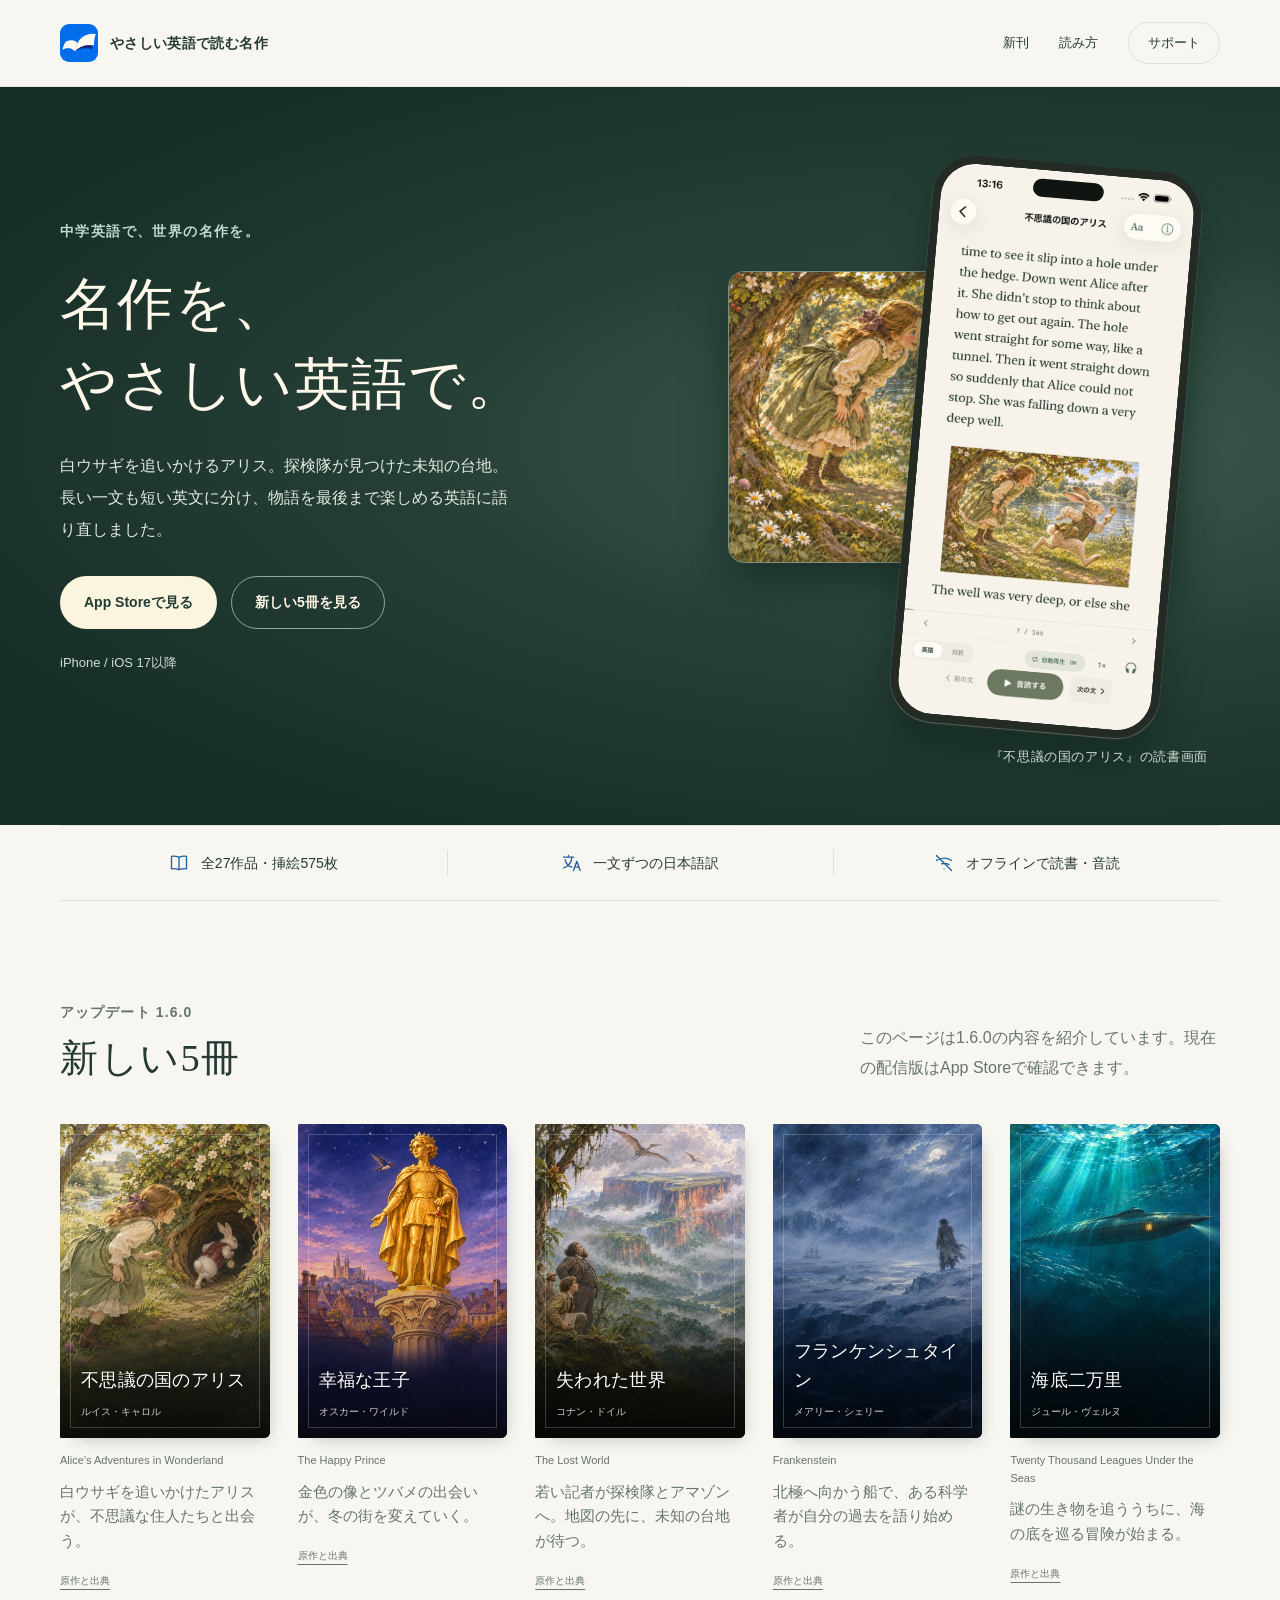
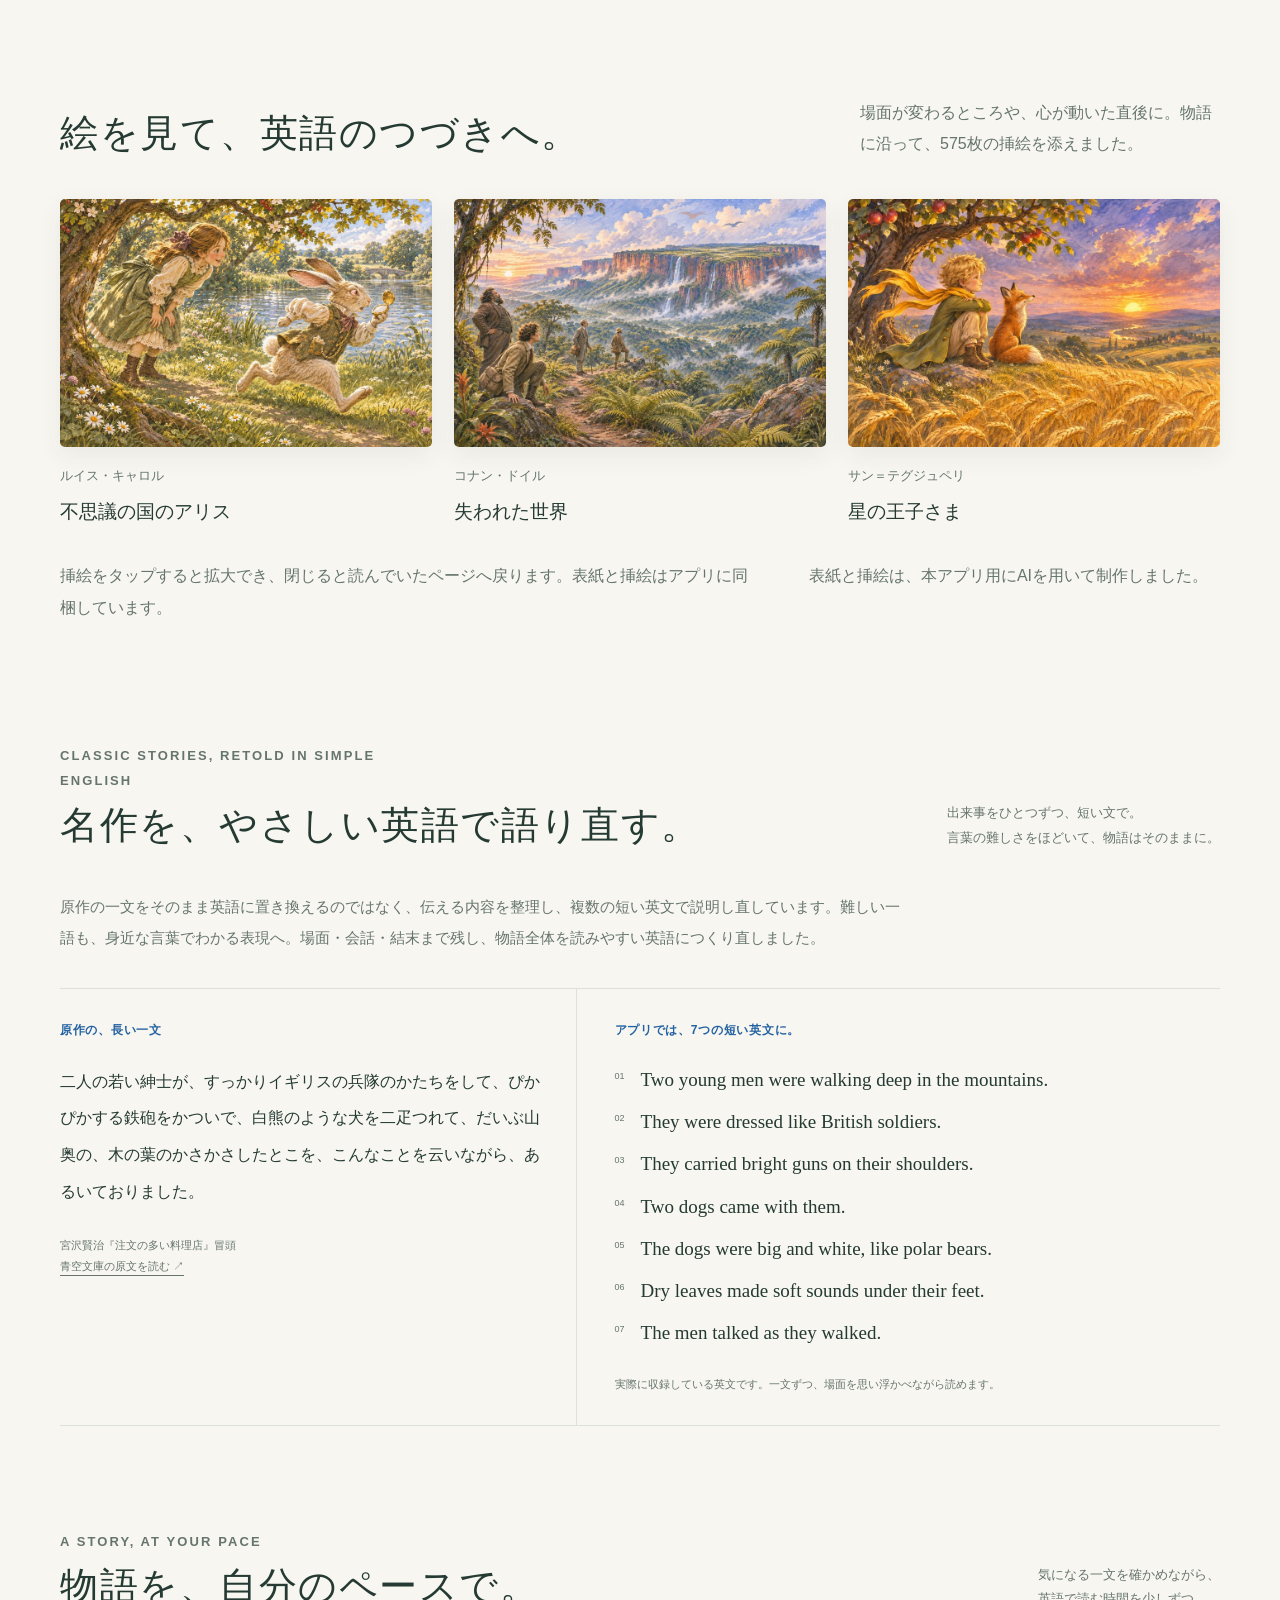
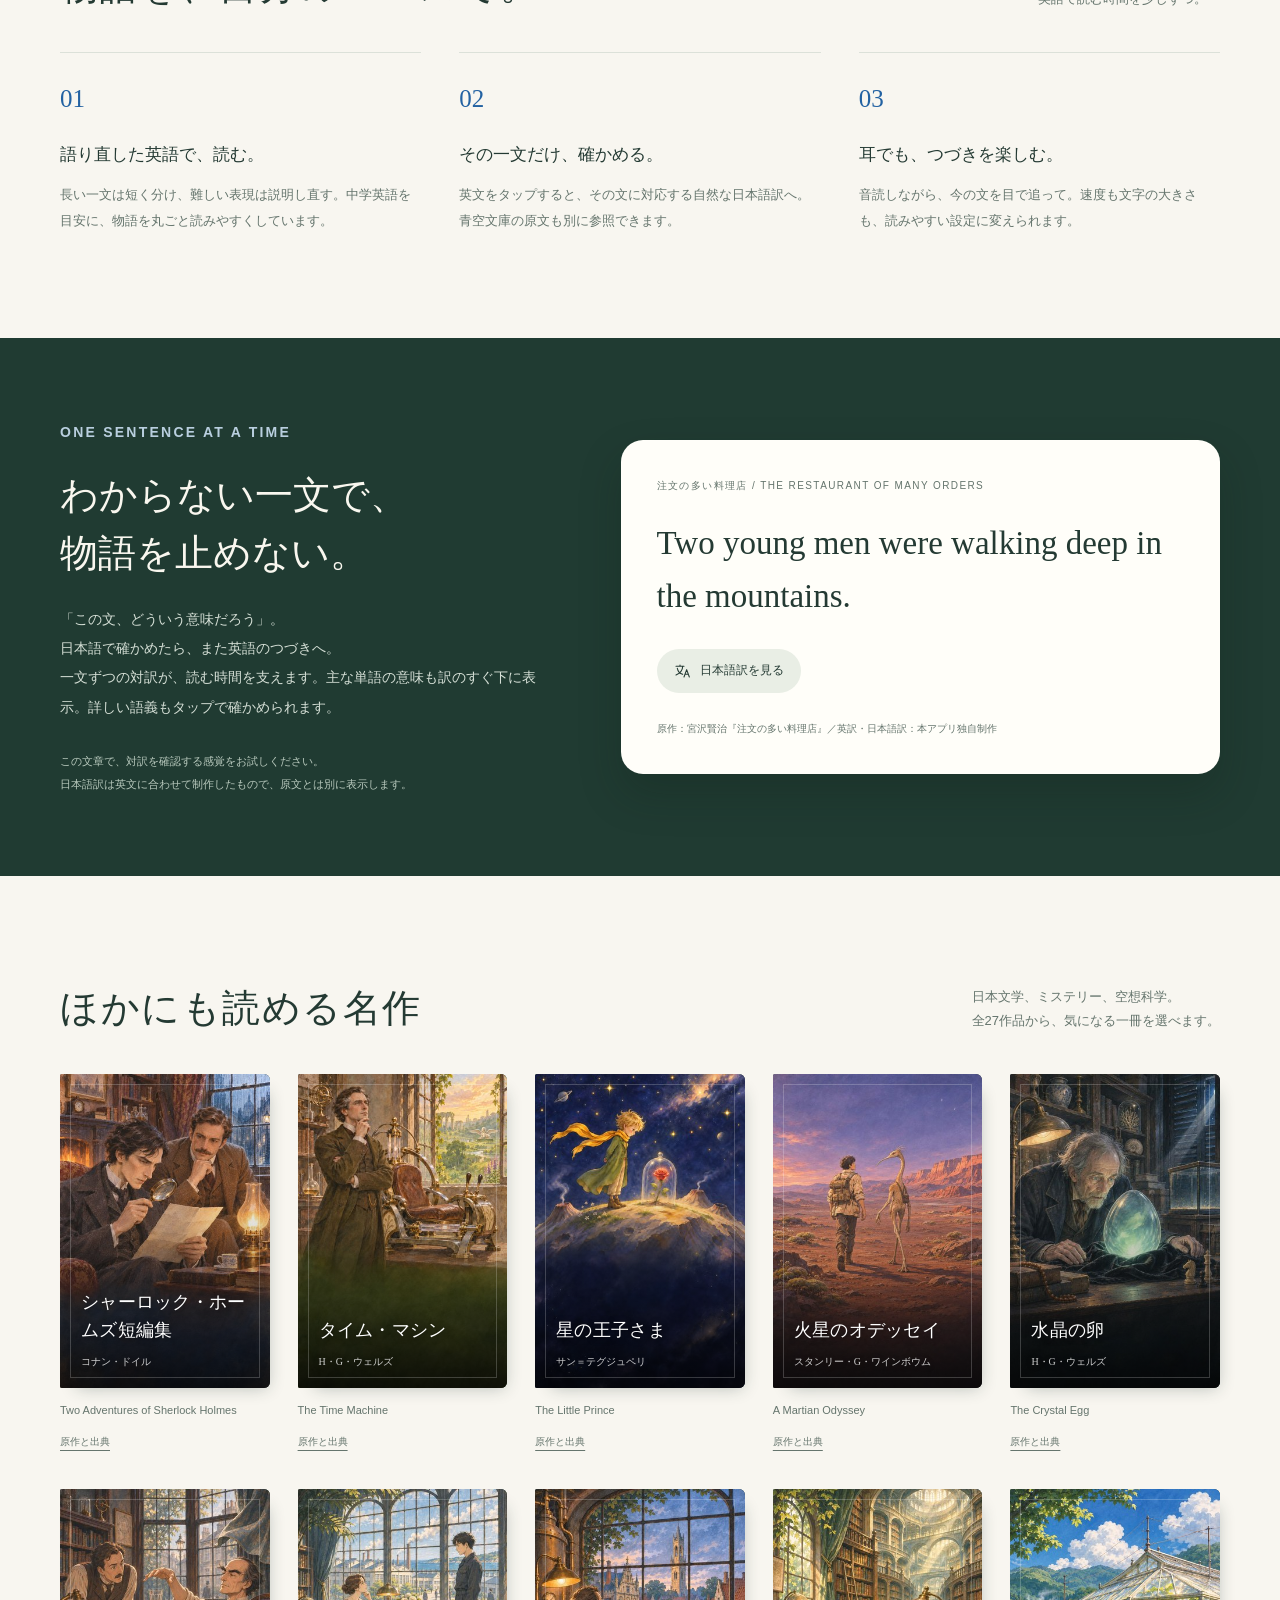
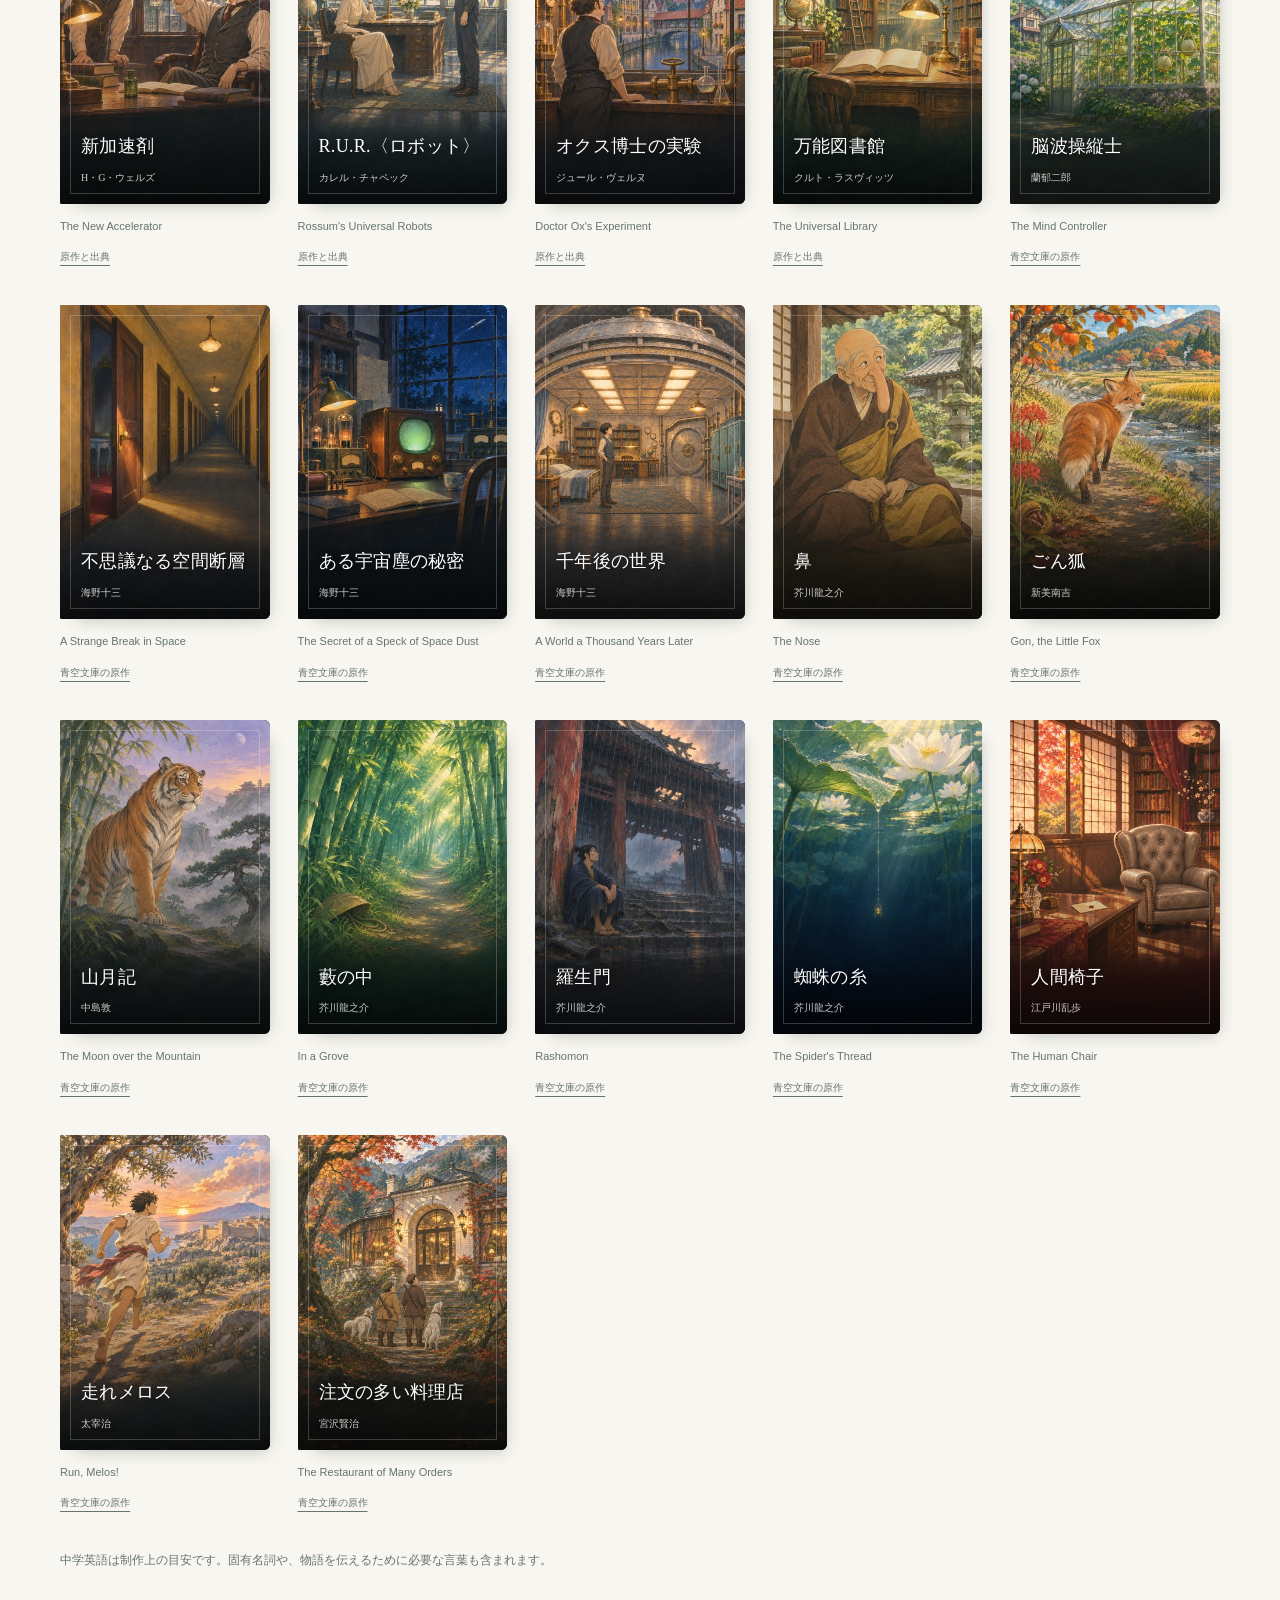
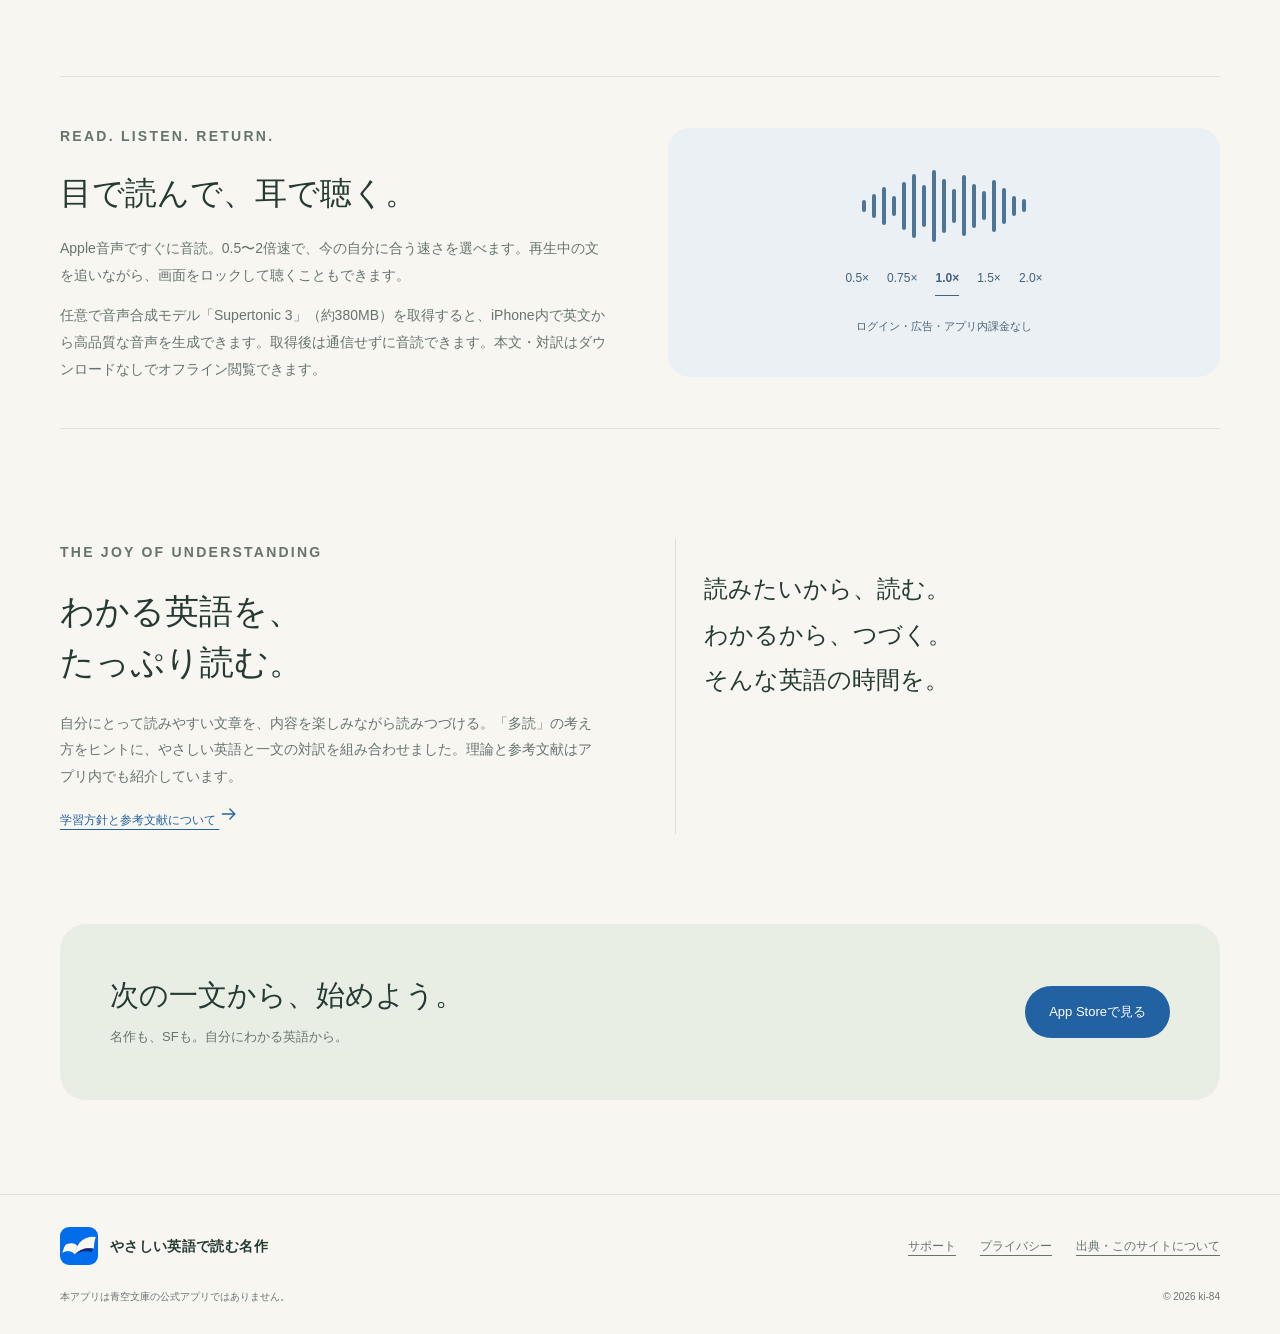
==== commit 00a90ffd: "Refresh the site for 27 illustrated classics" ====
--- a/docs/index.html
+++ b/docs/index.html
@@ -4,45 +4,67 @@
   <meta charset="utf-8">
   <meta name="viewport" content="width=device-width, initial-scale=1">
   <meta name="color-scheme" content="light">
-  <title>名作のつづきが、英語で読める。｜やさしい英語で読む名作</title>
-  <meta name="description" content="原作の長い一文を複数の短い英文に。難しい表現を身近な言葉で説明し直し、中学英語を目安に語り直した日本の名作13作品。一文の日本語訳と音読も使えるiPhoneリーダー。">
+  <title>名作を、やさしい英語で。｜やさしい英語で読む名作</title>
+  <meta name="description" content="『不思議の国のアリス』『失われた世界』『星の王子さま』など全27作品。中学英語を目安に語り直した英文を、一文ずつの日本語訳、575枚の挿絵、音読とともに楽しめるiPhoneアプリ。">
   <link rel="canonical" href="https://ki-84.github.io/aozora-english-support/">
   <meta property="og:type" content="website">
   <meta property="og:locale" content="ja_JP">
   <meta property="og:site_name" content="やさしい英語で読む名作">
-  <meta property="og:title" content="名作のつづきが、英語で読める。｜やさしい英語で読む名作">
-  <meta property="og:description" content="原作の長い一文を複数の短い英文に。難しい表現を身近な言葉で説明し直し、中学英語を目安に語り直した日本の名作13作品。一文の日本語訳と音読も使えるiPhoneリーダー。">
+  <meta property="og:title" content="名作を、やさしい英語で。｜やさしい英語で読む名作">
+  <meta property="og:description" content="『不思議の国のアリス』『失われた世界』『星の王子さま』など全27作品。中学英語を目安に語り直した英文を、一文ずつの日本語訳、575枚の挿絵、音読とともに楽しめるiPhoneアプリ。">
   <meta property="og:url" content="https://ki-84.github.io/aozora-english-support/">
   <meta property="og:image" content="https://ki-84.github.io/aozora-english-support/assets/app-icon.png">
   <meta name="twitter:card" content="summary">
   <meta name="theme-color" content="#f8f6f0">
   <link rel="icon" href="./assets/favicon.png" type="image/png">
   <link rel="apple-touch-icon" href="./assets/app-icon.png">
-  <link rel="stylesheet" href="./assets/site.css?v=2c94e3399f6d">
+  <link rel="stylesheet" href="./assets/site.css?v=ecdba5f79fe8">
   <script src="./assets/site.js?v=09b9a022a76b" defer></script>
 </head>
 <body>
 <a class="skip" href="#main">本文へスキップ</a>
 <header class="site-header"><div class="wrap header-inner">
   <a class="brand" href="./" aria-label="やさしい英語で読む名作 ホーム"><img src="./assets/app-icon.png" width="38" height="38" alt=""><span>やさしい英語で読む名作</span></a>
-  <nav class="site-nav" aria-label="メインナビゲーション"><a class="nav-reading" href="./#reading">読み方</a><a class="nav-contact" href="./support/">サポート</a></nav>
+  <nav class="site-nav" aria-label="メインナビゲーション"><a href="./#new-books">新刊</a><a class="nav-reading" href="./#reading">読み方</a><a class="nav-contact" href="./support/">サポート</a></nav>
 </div></header>
 <main id="main">
-<section class="wrap hero" aria-labelledby="hero-title">
-  <div class="hero-copy"><p class="eyebrow">中学英語で、日本の名作を。</p><h1 id="hero-title"><span>名作のつづきが、</span><span><em>英語で読める。</em></span></h1>
-  <p class="hero-lead">原作の長い一文は、いくつもの短い英文に。<br>難しい表現は、身近な言葉で説明し直す。<br>日本の名作を、中学英語を目安に語り直しました。</p><p class="hero-audience">英語を学び直したい大人のための読書アプリ。</p>
-  <div class="actions"><a class="button blue" href="https://apps.apple.com/jp/app/id6831897129">App Storeで見る <svg viewBox="0 0 24 24" aria-hidden="true"><path d="M4 12h15m-6-6 6 6-6 6"/></svg></a><a class="button secondary" href="support/">使い方・サポート</a></div><p class="availability">iPhone / iOS 17以降</p></div>
-  <figure class="hero-visual"><div class="phone"><img src="assets/illustrated-reader.jpg" width="660" height="1434" alt="『注文の多い料理店』の英文と、二人の青年と白い犬を描いた挿絵が並ぶ更新版の実際の読書画面" fetchpriority="high"></div><figcaption class="screen-note">挿絵入り更新版1.3.0の実画面</figcaption></figure>
+<section class="premiere-hero" aria-labelledby="hero-title"><div class="wrap hero">
+  <div class="hero-copy"><p class="eyebrow">中学英語で、世界の名作を。</p><h1 id="hero-title"><span>名作を、</span><span>やさしい英語で。</span></h1>
+  <p class="hero-lead">白ウサギを追いかけるアリス。探検隊が見つけた未知の台地。長い一文も短い英文に分け、物語を最後まで楽しめる英語に語り直しました。</p>
+  <div class="actions"><a class="button blue" href="https://apps.apple.com/jp/app/id6831897129">App Storeで見る</a><a class="button secondary" href="#new-books">新しい5冊を見る</a></div><p class="availability">iPhone / iOS 17以降</p></div>
+  <figure class="hero-visual"><img class="hero-landscape" src="assets/scenes/alice.jpg" width="900" height="600" alt="" fetchpriority="high"><div class="phone"><img src="assets/alice-reader.jpg" width="660" height="1434" alt="挿絵とやさしい英文が並ぶ『不思議の国のアリス』の読書画面" fetchpriority="high"></div><figcaption class="screen-note">『不思議の国のアリス』の読書画面</figcaption></figure>
+</div></section>
+<div class="wrap promise-strip" aria-label="アプリの特長"><div><svg viewBox="0 0 24 24" aria-hidden="true"><path d="M12 5v15M3 4c4-1 6 0 9 1 3-1 5-2 9-1v15c-4-1-6 0-9 1-3-1-5-2-9-1z"/></svg><span>全27作品・挿絵575枚</span></div><div><svg viewBox="0 0 24 24" aria-hidden="true"><path d="M3 5h12M9 3v2M5 8c1 5 4 8 8 9m0-12c0 5-3 10-10 13m12 3 4-11 4 11m-6-4h4"/></svg><span>一文ずつの日本語訳</span></div><div><svg viewBox="0 0 24 24" aria-hidden="true"><path d="m3 3 18 18M6 8c5-3 10-2 15 1M3 9l1-1m5 5c3-1 6-1 9 1m-6 5h.01"/></svg><span>オフラインで読書・音読</span></div></div>
+<section class="wrap section premieres" id="new-books" aria-labelledby="new-books-title">
+  <div class="section-heading"><div><p class="eyebrow">アップデート 1.6.0</p><h2 id="new-books-title">新しい5冊</h2></div><p>このページは1.6.0の内容を紹介しています。現在の配信版はApp Storeで確認できます。</p></div>
+  <ol class="book-grid"><li><article aria-labelledby="book-alice-in-wonderland">
+          <div class="book-cover" style="--cover:#314D40"><img class="cover-art" src="assets/covers/alice-in-wonderland.jpg" width="360" height="540" loading="lazy" alt=""><div class="cover-title"><h3 id="book-alice-in-wonderland">不思議の国のアリス</h3><p>ルイス・キャロル</p></div></div>
+          <div class="book-meta"><p lang="en">Alice’s Adventures in Wonderland</p><p class="book-intro">白ウサギを追いかけたアリスが、不思議な住人たちと出会う。</p><a href="https://standardebooks.org/ebooks/lewis-carroll/alices-adventures-in-wonderland">原作と出典</a></div>
+        </article></li>
+<li><article aria-labelledby="book-happy-prince">
+          <div class="book-cover" style="--cover:#314D40"><img class="cover-art" src="assets/covers/happy-prince.jpg" width="360" height="540" loading="lazy" alt=""><div class="cover-title"><h3 id="book-happy-prince">幸福な王子</h3><p>オスカー・ワイルド</p></div></div>
+          <div class="book-meta"><p lang="en">The Happy Prince</p><p class="book-intro">金色の像とツバメの出会いが、冬の街を変えていく。</p><a href="https://www.gutenberg.org/ebooks/902">原作と出典</a></div>
+        </article></li>
+<li><article aria-labelledby="book-lost-world">
+          <div class="book-cover" style="--cover:#314D40"><img class="cover-art" src="assets/covers/lost-world.jpg" width="360" height="540" loading="lazy" alt=""><div class="cover-title"><h3 id="book-lost-world">失われた世界</h3><p>コナン・ドイル</p></div></div>
+          <div class="book-meta"><p lang="en">The Lost World</p><p class="book-intro">若い記者が探検隊とアマゾンへ。地図の先に、未知の台地が待つ。</p><a href="https://standardebooks.org/ebooks/arthur-conan-doyle/the-lost-world">原作と出典</a></div>
+        </article></li>
+<li><article aria-labelledby="book-frankenstein">
+          <div class="book-cover" style="--cover:#314D40"><img class="cover-art" src="assets/covers/frankenstein.jpg" width="360" height="540" loading="lazy" alt=""><div class="cover-title"><h3 id="book-frankenstein">フランケンシュタイン</h3><p>メアリー・シェリー</p></div></div>
+          <div class="book-meta"><p lang="en">Frankenstein</p><p class="book-intro">北極へ向かう船で、ある科学者が自分の過去を語り始める。</p><a href="https://standardebooks.org/ebooks/mary-shelley/frankenstein">原作と出典</a></div>
+        </article></li>
+<li><article aria-labelledby="book-twenty-thousand-leagues">
+          <div class="book-cover" style="--cover:#314D40"><img class="cover-art" src="assets/covers/twenty-thousand-leagues.jpg" width="360" height="540" loading="lazy" alt=""><div class="cover-title"><h3 id="book-twenty-thousand-leagues">海底二万里</h3><p>ジュール・ヴェルヌ</p></div></div>
+          <div class="book-meta"><p lang="en">Twenty Thousand Leagues Under the Seas</p><p class="book-intro">謎の生き物を追ううちに、海の底を巡る冒険が始まる。</p><a href="https://www.gutenberg.org/ebooks/5097">原作と出典</a></div>
+        </article></li></ol>
 </section>
-<aside class="wrap edition-note" aria-label="挿絵入り更新版について"><strong>NEW EDITION · 1.3.0</strong><p>表紙13枚と挿絵217枚を追加した、次回アップデートをご紹介しています。掲載する挿絵入りの画面は更新版のものです。App Storeでの公開をお待ちください。</p></aside>
-<div class="wrap promise-strip" aria-label="アプリの特長"><div><svg viewBox="0 0 24 24" aria-hidden="true"><path d="M12 5v15M3 4c4-1 6 0 9 1 3-1 5-2 9-1v15c-4-1-6 0-9 1-3-1-5-2-9-1z"/></svg><span>13作品を、すべて全文。</span></div><div><svg viewBox="0 0 24 24" aria-hidden="true"><path d="M3 5h12M9 3v2M5 8c1 5 4 8 8 9m0-12c0 5-3 10-10 13m12 3 4-11 4 11m-6-4h4"/></svg><span>一文ごとに、日本語訳。</span></div><div><svg viewBox="0 0 24 24" aria-hidden="true"><path d="m3 3 18 18M6 8c5-3 10-2 15 1M3 9l1-1m5 5c3-1 6-1 9 1m-6 5h.01"/></svg><span>本文はオフラインで。</span></div></div>
 <section class="wrap section art-section" id="illustrations" aria-labelledby="art-title">
-  <div class="section-heading"><div><p class="eyebrow">PICTURE THE SCENE. STAY IN THE STORY.</p><h2 id="art-title">英語のすぐそばに、<br>物語の風景を。</h2></div><p>二人が歩く森。小狐の暮らす里。<br>想像を広げる、未来の実験室。</p></div>
+  <div class="section-heading"><div><h2 id="art-title">絵を見て、英語のつづきへ。</h2></div><p>場面が変わるところや、心が動いた直後に。物語に沿って、575枚の挿絵を添えました。</p></div>
   <div class="scene-grid">
-    <figure><img src="assets/scenes/restaurant.jpg" width="900" height="600" loading="lazy" alt="秋の山道を進む、洋風の猟服を着た二人と大きな白い犬二匹"><figcaption><span>宮沢賢治</span>注文の多い料理店</figcaption></figure>
-    <figure><img src="assets/scenes/gon.jpg" width="900" height="600" loading="lazy" alt="秋の里山で、巣穴の前に立つ小さな狐"><figcaption><span>新美南吉</span>ごん狐</figcaption></figure>
-    <figure><img src="assets/scenes/thousand-years.jpg" width="900" height="600" loading="lazy" alt="ベッドや本棚、装置が並ぶ球形の実験室"><figcaption><span>海野十三</span>千年後の世界</figcaption></figure>
-  </div><div class="art-details"><p>場面の切れ目に合わせて、全13作品に217枚の挿絵を。英文の内容を思い浮かべながら読み進められます。絵に触れると拡大でき、本文に戻ると同じページへ。表示設定で挿絵を隠すこともできます。</p><p>表紙と挿絵もすべて同梱。オフラインで楽しめます。本アプリ用にAIを用いて独自制作した画像です。</p></div>
+    <figure><img src="assets/scenes/alice.jpg" width="900" height="600" loading="lazy" alt="森で懐中時計を持つ白ウサギを追うアリス"><figcaption><span>ルイス・キャロル</span>不思議の国のアリス</figcaption></figure>
+    <figure><img src="assets/scenes/lost-world.jpg" width="900" height="600" loading="lazy" alt="密林の向こうに赤い崖が連なる台地を見つけた探検隊"><figcaption><span>コナン・ドイル</span>失われた世界</figcaption></figure>
+    <figure><img src="assets/scenes/little-prince.jpg" width="900" height="600" loading="lazy" alt="夕暮れの麦畑でキツネのそばに座る王子さま"><figcaption><span>サン＝テグジュペリ</span>星の王子さま</figcaption></figure>
+  </div><div class="art-details"><p>挿絵をタップすると拡大でき、閉じると読んでいたページへ戻ります。表紙と挿絵はアプリに同梱しています。</p><p>表紙と挿絵は、本アプリ用にAIを用いて制作しました。</p></div>
 </section>
 <section class="wrap section retelling-section" id="retelling" aria-labelledby="retelling-title">
   <div class="section-heading"><div><p class="eyebrow">CLASSIC STORIES, RETOLD IN SIMPLE ENGLISH</p><h2 id="retelling-title">名作を、やさしい英語で語り直す。</h2></div><p>出来事をひとつずつ、短い文で。<br>言葉の難しさをほどいて、物語はそのままに。</p></div>
@@ -62,61 +84,97 @@
   <div class="reading-copy"><p class="eyebrow">ONE SENTENCE AT A TIME</p><h2 id="translation-title">わからない一文で、<br>物語を止めない。</h2><p>「この文、どういう意味だろう」。<br>日本語で確かめたら、また英語のつづきへ。<br>一文ずつの対訳が、読む時間を支えます。主な単語の意味も訳のすぐ下に表示。詳しい語義もタップで確かめられます。</p><p class="fine">この文章で、対訳を確認する感覚をお試しください。<br>日本語訳は英文に合わせて制作したもので、原文とは別に表示します。</p></div>
   <div class="quote-card"><p class="quote-label">注文の多い料理店 / THE RESTAURANT OF MANY ORDERS</p><p class="sample-english" lang="en">Two young men were walking deep in the mountains.</p><button type="button" class="translation-toggle" data-translation-toggle aria-expanded="false" aria-controls="sample-translation"><svg viewBox="0 0 24 24" aria-hidden="true"><path d="M3 5h12M9 3v2M5 8c1 5 4 8 8 9m0-12c0 5-3 10-10 13m12 3 4-11 4 11m-6-4h4"/></svg><span>日本語訳を見る</span></button><div class="translation" id="sample-translation" hidden><p>二人の若い男が山奥を歩いていました。</p><small>この英文に対応する日本語訳</small></div><noscript><div class="translation"><p>二人の若い男が山奥を歩いていました。</p></div></noscript><cite class="quote-credit">原作：宮沢賢治『注文の多い料理店』／英訳・日本語訳：本アプリ独自制作</cite></div>
 </div></section>
-<section class="wrap section" aria-labelledby="books-title"><div class="section-heading"><div><p class="eyebrow">THIRTEEN STORIES, MANY WORLDS</p><h2 id="books-title">あの名作を、もう一度。</h2></div><p>短い寓話から、ミステリー、空想科学まで。<br>13作品すべてを、全文英訳で。</p></div><ol class="book-grid"><li><article aria-labelledby="book-restaurant">
-          <div class="book-cover" style="--cover:#49675B"><img class="cover-art" src="assets/covers/restaurant.jpg" width="360" height="540" loading="lazy" alt=""><span class="edition">AOZORA EDITIONS</span><div class="cover-title"><h3 id="book-restaurant">注文の多い料理店</h3><p>宮沢賢治</p></div></div>
-          <div class="book-meta"><p lang="en">The Restaurant of Many Orders</p><a href="https://www.aozora.gr.jp/cards/000081/card43754.html">青空文庫の原作 ↗</a></div>
+<section class="wrap section" aria-labelledby="books-title"><div class="section-heading"><div><h2 id="books-title">ほかにも読める名作</h2></div><p>日本文学、ミステリー、空想科学。<br>全27作品から、気になる一冊を選べます。</p></div><ol class="book-grid"><li><article aria-labelledby="book-sherlock-holmes">
+          <div class="book-cover" style="--cover:#314D40"><img class="cover-art" src="assets/covers/sherlock-holmes.jpg" width="360" height="540" loading="lazy" alt=""><div class="cover-title"><h3 id="book-sherlock-holmes">シャーロック・ホームズ短編集</h3><p>コナン・ドイル</p></div></div>
+          <div class="book-meta"><p lang="en">Two Adventures of Sherlock Holmes</p><a href="https://standardebooks.org/ebooks/arthur-conan-doyle/the-adventures-of-sherlock-holmes">原作と出典</a></div>
+        </article></li>
+<li><article aria-labelledby="book-time-machine">
+          <div class="book-cover" style="--cover:#314D40"><img class="cover-art" src="assets/covers/time-machine.jpg" width="360" height="540" loading="lazy" alt=""><div class="cover-title"><h3 id="book-time-machine">タイム・マシン</h3><p>H・G・ウェルズ</p></div></div>
+          <div class="book-meta"><p lang="en">The Time Machine</p><a href="https://standardebooks.org/ebooks/h-g-wells/the-time-machine">原作と出典</a></div>
+        </article></li>
+<li><article aria-labelledby="book-little-prince">
+          <div class="book-cover" style="--cover:#314D40"><img class="cover-art" src="assets/covers/little-prince.jpg" width="360" height="540" loading="lazy" alt=""><div class="cover-title"><h3 id="book-little-prince">星の王子さま</h3><p>サン＝テグジュペリ</p></div></div>
+          <div class="book-meta"><p lang="en">The Little Prince</p><a href="https://gutenberg.net.au/ebooks03/0300771h.html">原作と出典</a></div>
+        </article></li>
+<li><article aria-labelledby="book-martian-odyssey">
+          <div class="book-cover" style="--cover:#314D40"><img class="cover-art" src="assets/covers/martian-odyssey.jpg" width="360" height="540" loading="lazy" alt=""><div class="cover-title"><h3 id="book-martian-odyssey">火星のオデッセイ</h3><p>スタンリー・G・ワインボウム</p></div></div>
+          <div class="book-meta"><p lang="en">A Martian Odyssey</p><a href="https://www.gutenberg.org/ebooks/23731">原作と出典</a></div>
+        </article></li>
+<li><article aria-labelledby="book-crystal-egg">
+          <div class="book-cover" style="--cover:#314D40"><img class="cover-art" src="assets/covers/crystal-egg.jpg" width="360" height="540" loading="lazy" alt=""><div class="cover-title"><h3 id="book-crystal-egg">水晶の卵</h3><p>H・G・ウェルズ</p></div></div>
+          <div class="book-meta"><p lang="en">The Crystal Egg</p><a href="https://www.gutenberg.org/ebooks/11870">原作と出典</a></div>
+        </article></li>
+<li><article aria-labelledby="book-new-accelerator">
+          <div class="book-cover" style="--cover:#314D40"><img class="cover-art" src="assets/covers/new-accelerator.jpg" width="360" height="540" loading="lazy" alt=""><div class="cover-title"><h3 id="book-new-accelerator">新加速剤</h3><p>H・G・ウェルズ</p></div></div>
+          <div class="book-meta"><p lang="en">The New Accelerator</p><a href="https://www.gutenberg.org/ebooks/11870">原作と出典</a></div>
+        </article></li>
+<li><article aria-labelledby="book-rur">
+          <div class="book-cover" style="--cover:#314D40"><img class="cover-art" src="assets/covers/rur.jpg" width="360" height="540" loading="lazy" alt=""><div class="cover-title"><h3 id="book-rur">R.U.R.〈ロボット〉</h3><p>カレル・チャペック</p></div></div>
+          <div class="book-meta"><p lang="en">Rossum&#x27;s Universal Robots</p><a href="https://www.gutenberg.org/ebooks/13083">原作と出典</a></div>
+        </article></li>
+<li><article aria-labelledby="book-doctor-ox">
+          <div class="book-cover" style="--cover:#314D40"><img class="cover-art" src="assets/covers/doctor-ox.jpg" width="360" height="540" loading="lazy" alt=""><div class="cover-title"><h3 id="book-doctor-ox">オクス博士の実験</h3><p>ジュール・ヴェルヌ</p></div></div>
+          <div class="book-meta"><p lang="en">Doctor Ox&#x27;s Experiment</p><a href="https://fr.wikisource.org/wiki/Une_fantaisie_du_docteur_Ox">原作と出典</a></div>
+        </article></li>
+<li><article aria-labelledby="book-universal-library">
+          <div class="book-cover" style="--cover:#314D40"><img class="cover-art" src="assets/covers/universal-library.jpg" width="360" height="540" loading="lazy" alt=""><div class="cover-title"><h3 id="book-universal-library">万能図書館</h3><p>クルト・ラスヴィッツ</p></div></div>
+          <div class="book-meta"><p lang="en">The Universal Library</p><a href="https://blog-fbg.uni-erfurt.de/2020/04/notizen-aus-dem-gothaer-bibliotheksturm-folge-2/">原作と出典</a></div>
+        </article></li>
+<li><article aria-labelledby="book-brain-controller">
+          <div class="book-cover" style="--cover:#7B687E"><img class="cover-art" src="assets/covers/brain-controller.jpg" width="360" height="540" loading="lazy" alt=""><div class="cover-title"><h3 id="book-brain-controller">脳波操縦士</h3><p>蘭郁二郎</p></div></div>
+          <div class="book-meta"><p lang="en">The Mind Controller</p><a href="https://www.aozora.gr.jp/cards/000325/card43436.html">青空文庫の原作</a></div>
+        </article></li>
+<li><article aria-labelledby="book-space-fault">
+          <div class="book-cover" style="--cover:#587780"><img class="cover-art" src="assets/covers/space-fault.jpg" width="360" height="540" loading="lazy" alt=""><div class="cover-title"><h3 id="book-space-fault">不思議なる空間断層</h3><p>海野十三</p></div></div>
+          <div class="book-meta"><p lang="en">A Strange Break in Space</p><a href="https://www.aozora.gr.jp/cards/000160/card3528.html">青空文庫の原作</a></div>
+        </article></li>
+<li><article aria-labelledby="book-cosmic-dust">
+          <div class="book-cover" style="--cover:#5D6389"><img class="cover-art" src="assets/covers/cosmic-dust.jpg" width="360" height="540" loading="lazy" alt=""><div class="cover-title"><h3 id="book-cosmic-dust">ある宇宙塵の秘密</h3><p>海野十三</p></div></div>
+          <div class="book-meta"><p lang="en">The Secret of a Speck of Space Dust</p><a href="https://www.aozora.gr.jp/cards/000160/card866.html">青空文庫の原作</a></div>
+        </article></li>
+<li><article aria-labelledby="book-thousand-years">
+          <div class="book-cover" style="--cover:#496B81"><img class="cover-art" src="assets/covers/thousand-years.jpg" width="360" height="540" loading="lazy" alt=""><div class="cover-title"><h3 id="book-thousand-years">千年後の世界</h3><p>海野十三</p></div></div>
+          <div class="book-meta"><p lang="en">A World a Thousand Years Later</p><a href="https://www.aozora.gr.jp/cards/000160/card877.html">青空文庫の原作</a></div>
+        </article></li>
+<li><article aria-labelledby="book-nose">
+          <div class="book-cover" style="--cover:#8A7661"><img class="cover-art" src="assets/covers/nose.jpg" width="360" height="540" loading="lazy" alt=""><div class="cover-title"><h3 id="book-nose">鼻</h3><p>芥川龍之介</p></div></div>
+          <div class="book-meta"><p lang="en">The Nose</p><a href="https://www.aozora.gr.jp/cards/000879/card42.html">青空文庫の原作</a></div>
+        </article></li>
+<li><article aria-labelledby="book-gon">
+          <div class="book-cover" style="--cover:#AB754B"><img class="cover-art" src="assets/covers/gon.jpg" width="360" height="540" loading="lazy" alt=""><div class="cover-title"><h3 id="book-gon">ごん狐</h3><p>新美南吉</p></div></div>
+          <div class="book-meta"><p lang="en">Gon, the Little Fox</p><a href="https://www.aozora.gr.jp/cards/000121/card628.html">青空文庫の原作</a></div>
+        </article></li>
+<li><article aria-labelledby="book-tiger">
+          <div class="book-cover" style="--cover:#6E7185"><img class="cover-art" src="assets/covers/tiger.jpg" width="360" height="540" loading="lazy" alt=""><div class="cover-title"><h3 id="book-tiger">山月記</h3><p>中島敦</p></div></div>
+          <div class="book-meta"><p lang="en">The Moon over the Mountain</p><a href="https://www.aozora.gr.jp/cards/000119/card624.html">青空文庫の原作</a></div>
+        </article></li>
+<li><article aria-labelledby="book-grove">
+          <div class="book-cover" style="--cover:#506C61"><img class="cover-art" src="assets/covers/grove.jpg" width="360" height="540" loading="lazy" alt=""><div class="cover-title"><h3 id="book-grove">藪の中</h3><p>芥川龍之介</p></div></div>
+          <div class="book-meta"><p lang="en">In a Grove</p><a href="https://www.aozora.gr.jp/cards/000879/card179.html">青空文庫の原作</a></div>
+        </article></li>
+<li><article aria-labelledby="book-rashomon">
+          <div class="book-cover" style="--cover:#81574E"><img class="cover-art" src="assets/covers/rashomon.jpg" width="360" height="540" loading="lazy" alt=""><div class="cover-title"><h3 id="book-rashomon">羅生門</h3><p>芥川龍之介</p></div></div>
+          <div class="book-meta"><p lang="en">Rashomon</p><a href="https://www.aozora.gr.jp/cards/000879/card127.html">青空文庫の原作</a></div>
+        </article></li>
+<li><article aria-labelledby="book-spider">
+          <div class="book-cover" style="--cover:#607387"><img class="cover-art" src="assets/covers/spider.jpg" width="360" height="540" loading="lazy" alt=""><div class="cover-title"><h3 id="book-spider">蜘蛛の糸</h3><p>芥川龍之介</p></div></div>
+          <div class="book-meta"><p lang="en">The Spider&#x27;s Thread</p><a href="https://www.aozora.gr.jp/cards/000879/card92.html">青空文庫の原作</a></div>
+        </article></li>
+<li><article aria-labelledby="book-chair">
+          <div class="book-cover" style="--cover:#65576F"><img class="cover-art" src="assets/covers/chair.jpg" width="360" height="540" loading="lazy" alt=""><div class="cover-title"><h3 id="book-chair">人間椅子</h3><p>江戸川乱歩</p></div></div>
+          <div class="book-meta"><p lang="en">The Human Chair</p><a href="https://www.aozora.gr.jp/cards/001779/card56648.html">青空文庫の原作</a></div>
         </article></li>
 <li><article aria-labelledby="book-melos">
-          <div class="book-cover" style="--cover:#A26743"><img class="cover-art" src="assets/covers/melos.jpg" width="360" height="540" loading="lazy" alt=""><span class="edition">AOZORA EDITIONS</span><div class="cover-title"><h3 id="book-melos">走れメロス</h3><p>太宰治</p></div></div>
-          <div class="book-meta"><p lang="en">Run, Melos!</p><a href="https://www.aozora.gr.jp/cards/000035/card1567.html">青空文庫の原作 ↗</a></div>
+          <div class="book-cover" style="--cover:#A26743"><img class="cover-art" src="assets/covers/melos.jpg" width="360" height="540" loading="lazy" alt=""><div class="cover-title"><h3 id="book-melos">走れメロス</h3><p>太宰治</p></div></div>
+          <div class="book-meta"><p lang="en">Run, Melos!</p><a href="https://www.aozora.gr.jp/cards/000035/card1567.html">青空文庫の原作</a></div>
         </article></li>
-<li><article aria-labelledby="book-chair">
-          <div class="book-cover" style="--cover:#65576F"><img class="cover-art" src="assets/covers/chair.jpg" width="360" height="540" loading="lazy" alt=""><span class="edition">AOZORA EDITIONS</span><div class="cover-title"><h3 id="book-chair">人間椅子</h3><p>江戸川乱歩</p></div></div>
-          <div class="book-meta"><p lang="en">The Human Chair</p><a href="https://www.aozora.gr.jp/cards/001779/card56648.html">青空文庫の原作 ↗</a></div>
-        </article></li>
-<li><article aria-labelledby="book-spider">
-          <div class="book-cover" style="--cover:#607387"><img class="cover-art" src="assets/covers/spider.jpg" width="360" height="540" loading="lazy" alt=""><span class="edition">AOZORA EDITIONS</span><div class="cover-title"><h3 id="book-spider">蜘蛛の糸</h3><p>芥川龍之介</p></div></div>
-          <div class="book-meta"><p lang="en">The Spider&#x27;s Thread</p><a href="https://www.aozora.gr.jp/cards/000879/card92.html">青空文庫の原作 ↗</a></div>
-        </article></li>
-<li><article aria-labelledby="book-rashomon">
-          <div class="book-cover" style="--cover:#81574E"><img class="cover-art" src="assets/covers/rashomon.jpg" width="360" height="540" loading="lazy" alt=""><span class="edition">AOZORA EDITIONS</span><div class="cover-title"><h3 id="book-rashomon">羅生門</h3><p>芥川龍之介</p></div></div>
-          <div class="book-meta"><p lang="en">Rashomon</p><a href="https://www.aozora.gr.jp/cards/000879/card127.html">青空文庫の原作 ↗</a></div>
-        </article></li>
-<li><article aria-labelledby="book-grove">
-          <div class="book-cover" style="--cover:#506C61"><img class="cover-art" src="assets/covers/grove.jpg" width="360" height="540" loading="lazy" alt=""><span class="edition">AOZORA EDITIONS</span><div class="cover-title"><h3 id="book-grove">藪の中</h3><p>芥川龍之介</p></div></div>
-          <div class="book-meta"><p lang="en">In a Grove</p><a href="https://www.aozora.gr.jp/cards/000879/card179.html">青空文庫の原作 ↗</a></div>
-        </article></li>
-<li><article aria-labelledby="book-tiger">
-          <div class="book-cover" style="--cover:#6E7185"><img class="cover-art" src="assets/covers/tiger.jpg" width="360" height="540" loading="lazy" alt=""><span class="edition">AOZORA EDITIONS</span><div class="cover-title"><h3 id="book-tiger">山月記</h3><p>中島敦</p></div></div>
-          <div class="book-meta"><p lang="en">The Moon over the Mountain</p><a href="https://www.aozora.gr.jp/cards/000119/card624.html">青空文庫の原作 ↗</a></div>
-        </article></li>
-<li><article aria-labelledby="book-gon">
-          <div class="book-cover" style="--cover:#AB754B"><img class="cover-art" src="assets/covers/gon.jpg" width="360" height="540" loading="lazy" alt=""><span class="edition">AOZORA EDITIONS</span><div class="cover-title"><h3 id="book-gon">ごん狐</h3><p>新美南吉</p></div></div>
-          <div class="book-meta"><p lang="en">Gon, the Little Fox</p><a href="https://www.aozora.gr.jp/cards/000121/card628.html">青空文庫の原作 ↗</a></div>
-        </article></li>
-<li><article aria-labelledby="book-nose">
-          <div class="book-cover" style="--cover:#8A7661"><img class="cover-art" src="assets/covers/nose.jpg" width="360" height="540" loading="lazy" alt=""><span class="edition">AOZORA EDITIONS</span><div class="cover-title"><h3 id="book-nose">鼻</h3><p>芥川龍之介</p></div></div>
-          <div class="book-meta"><p lang="en">The Nose</p><a href="https://www.aozora.gr.jp/cards/000879/card42.html">青空文庫の原作 ↗</a></div>
-        </article></li>
-<li><article aria-labelledby="book-thousand-years">
-          <div class="book-cover" style="--cover:#496B81"><img class="cover-art" src="assets/covers/thousand-years.jpg" width="360" height="540" loading="lazy" alt=""><span class="edition">AOZORA EDITIONS</span><div class="cover-title"><h3 id="book-thousand-years">千年後の世界</h3><p>海野十三</p></div></div>
-          <div class="book-meta"><p lang="en">A World a Thousand Years Later</p><a href="https://www.aozora.gr.jp/cards/000160/card877.html">青空文庫の原作 ↗</a></div>
-        </article></li>
-<li><article aria-labelledby="book-cosmic-dust">
-          <div class="book-cover" style="--cover:#5D6389"><img class="cover-art" src="assets/covers/cosmic-dust.jpg" width="360" height="540" loading="lazy" alt=""><span class="edition">AOZORA EDITIONS</span><div class="cover-title"><h3 id="book-cosmic-dust">ある宇宙塵の秘密</h3><p>海野十三</p></div></div>
-          <div class="book-meta"><p lang="en">The Secret of a Speck of Space Dust</p><a href="https://www.aozora.gr.jp/cards/000160/card866.html">青空文庫の原作 ↗</a></div>
-        </article></li>
-<li><article aria-labelledby="book-space-fault">
-          <div class="book-cover" style="--cover:#587780"><img class="cover-art" src="assets/covers/space-fault.jpg" width="360" height="540" loading="lazy" alt=""><span class="edition">AOZORA EDITIONS</span><div class="cover-title"><h3 id="book-space-fault">不思議なる空間断層</h3><p>海野十三</p></div></div>
-          <div class="book-meta"><p lang="en">A Strange Break in Space</p><a href="https://www.aozora.gr.jp/cards/000160/card3528.html">青空文庫の原作 ↗</a></div>
-        </article></li>
-<li><article aria-labelledby="book-brain-controller">
-          <div class="book-cover" style="--cover:#7B687E"><img class="cover-art" src="assets/covers/brain-controller.jpg" width="360" height="540" loading="lazy" alt=""><span class="edition">AOZORA EDITIONS</span><div class="cover-title"><h3 id="book-brain-controller">脳波操縦士</h3><p>蘭郁二郎</p></div></div>
-          <div class="book-meta"><p lang="en">The Mind Controller</p><a href="https://www.aozora.gr.jp/cards/000325/card43436.html">青空文庫の原作 ↗</a></div>
+<li><article aria-labelledby="book-restaurant">
+          <div class="book-cover" style="--cover:#49675B"><img class="cover-art" src="assets/covers/restaurant.jpg" width="360" height="540" loading="lazy" alt=""><div class="cover-title"><h3 id="book-restaurant">注文の多い料理店</h3><p>宮沢賢治</p></div></div>
+          <div class="book-meta"><p lang="en">The Restaurant of Many Orders</p><a href="https://www.aozora.gr.jp/cards/000081/card43754.html">青空文庫の原作</a></div>
         </article></li></ol><p class="book-note">中学英語は制作上の目安です。固有名詞や、物語を伝えるために必要な言葉も含まれます。</p></section>
 <section class="wrap section" aria-labelledby="listen-title"><div class="listen-panel"><div><p class="eyebrow">READ. LISTEN. RETURN.</p><h2 id="listen-title">目で読んで、耳で聴く。</h2><p>Apple音声ですぐに音読。0.5〜2倍速で、今の自分に合う速さを選べます。再生中の文を追いながら、画面をロックして聴くこともできます。</p><p>任意で音声合成モデル「Supertonic 3」（約380MB）を取得すると、iPhone内で英文から高品質な音声を生成できます。取得後は通信せずに音読できます。本文・対訳はダウンロードなしでオフライン閲覧できます。</p></div><div class="audio-graphic" aria-label="0.5倍から2倍までの音読速度に対応"><div class="waveform" aria-hidden="true"><i style="--h:12px"></i><i style="--h:24px"></i><i style="--h:38px"></i><i style="--h:20px"></i><i style="--h:48px"></i><i style="--h:64px"></i><i style="--h:42px"></i><i style="--h:72px"></i><i style="--h:54px"></i><i style="--h:34px"></i><i style="--h:61px"></i><i style="--h:44px"></i><i style="--h:29px"></i><i style="--h:52px"></i><i style="--h:36px"></i><i style="--h:20px"></i><i style="--h:13px"></i></div><div class="rate-list"><span>0.5×</span><span>0.75×</span><strong>1.0×</strong><span>1.5×</span><span>2.0×</span></div><p>ログイン・広告・アプリ内課金なし</p></div></div></section>
 <section class="wrap learning" aria-labelledby="learning-title"><div><p class="eyebrow">THE JOY OF UNDERSTANDING</p><h2 id="learning-title">わかる英語を、<br>たっぷり読む。</h2><p>自分にとって読みやすい文章を、内容を楽しみながら読みつづける。「多読」の考え方をヒントに、やさしい英語と一文の対訳を組み合わせました。理論と参考文献はアプリ内でも紹介しています。</p><a href="sources/#learning">学習方針と参考文献について <svg viewBox="0 0 24 24" aria-hidden="true"><path d="M4 12h15m-6-6 6 6-6 6"/></svg></a></div><p class="margin-note">読みたいから、読む。<br>わかるから、つづく。<br>そんな英語の時間を。</p></section>
-<section class="wrap last-cta" aria-label="App Storeへ"><div><h2>次の一文から、始めよう。</h2><p>名作も、SFも。自分にわかる英語から。</p></div><a class="button blue" href="https://apps.apple.com/jp/app/id6831897129">App Storeで見る <svg viewBox="0 0 24 24" aria-hidden="true"><path d="M4 12h15m-6-6 6 6-6 6"/></svg></a></section>
+<section class="wrap last-cta" aria-label="App Storeへ"><div><h2>次の一文から、始めよう。</h2><p>名作も、SFも。自分にわかる英語から。</p></div><a class="button blue" href="https://apps.apple.com/jp/app/id6831897129">App Storeで見る</a></section>
 </main>
 <footer class="site-footer"><div class="wrap">
   <div class="footer-top"><a class="brand" href="./"><img src="./assets/app-icon.png" width="32" height="32" alt=""><span>やさしい英語で読む名作</span></a>
--- a/docs/assets/site.css
+++ b/docs/assets/site.css
@@ -35,3 +35,65 @@
 .book-cover:after{inset:10px;border-color:#ffffff33}
 .book-cover h3{font-size:clamp(14px,1.5vw,18px);letter-spacing:.015em;line-height:1.6}
 @media(max-width:740px){.edition-note{display:block;padding:19px 20px;margin-bottom:30px}.edition-note strong{display:block;margin-bottom:8px}.scene-grid{grid-template-columns:1fr;gap:30px}.scene-grid figcaption{font-size:20px;margin-top:12px}.art-details{grid-template-columns:1fr;gap:12px;margin-top:24px}.book-cover h3{font-size:18px}.book-grid{gap:30px 20px}}
+
+.premiere-hero {
+  overflow: hidden;
+  color: #fff9ec;
+  background: radial-gradient(ellipse at 79% 48%, #3e5c4e 0, #263f36 42%, #172f28 80%);
+}
+.premiere-hero .hero { gap: 42px; padding-block: 76px 94px; }
+.premiere-hero .eyebrow { font-size: 14px; letter-spacing: .1em; color: #bedad1; }
+.premiere-hero h1 { font-size: clamp(36px, 4.4vw, 62px); line-height: 1.42; }
+.premiere-hero h1 span { white-space: normal; }
+.premiere-hero .hero-lead { color: #e3ebe0; font-size: 16px; line-height: 2; }
+.premiere-hero .button { font-size: 14px; font-weight: 600; }
+.premiere-hero .button.blue { background: #fbf4de; color: #213d33; }
+.premiere-hero .button.blue:hover { background: #fffdf4; }
+.premiere-hero .button.secondary { color: #fdf6e4; border-color: #8da99b; }
+.premiere-hero .button.secondary:hover { background: #355446; }
+.premiere-hero .availability, .premiere-hero .screen-note { color: #d1dfd3; font-size: 13px; }
+.premiere-hero .hero-visual {
+  min-width: 0;
+  margin: 0;
+  padding: 0 8% 0 0;
+  justify-content: flex-end;
+  align-items: center;
+}
+.premiere-hero .hero-visual::before { display: none; }
+.hero-landscape {
+  position: absolute;
+  left: 0;
+  top: 19%;
+  width: 89%;
+  aspect-ratio: 3 / 2;
+  object-fit: cover;
+  object-position: 35% center;
+  border: 1px solid #d8dfc979;
+  border-radius: 16px;
+  box-shadow: 0 20px 44px #10241faa;
+}
+.premiere-hero .phone {
+  width: min(60%, 270px);
+  border-color: #242b25;
+  transform: rotate(5deg);
+  box-shadow: 0 26px 35px #10241f8c, 0 1px 1px #faf2cc9c;
+}
+.premiere-hero .screen-note { right: 12px; bottom: -39px; }
+.promise-strip div { font-size: 14px; }
+.premieres .eyebrow { font-size: 14px; letter-spacing: .08em; }
+.premieres .section-heading > p,
+.art-section .section-heading > p,
+.art-details > p { font-size: 16px; }
+.book-cover { justify-content: flex-end; }
+.book-meta .book-intro { font-family: var(--sans); font-size: 15px; line-height: 1.65; margin-block: 10px; }
+.scene-grid figcaption span { font-size: 13px; }
+@media (max-width: 740px) {
+  .premiere-hero .hero { padding-block: 42px 58px; gap: 24px; }
+  .premiere-hero h1 { margin-bottom: 19px; }
+  .premiere-hero .hero-visual { width: min(100%, 400px); padding-right: 8%; margin-inline: auto; }
+  .premiere-hero .phone { width: min(53%, 205px); }
+  .premiere-hero .screen-note { bottom: -32px; }
+  .promise-strip div { font-size: 12px; }
+  .section-heading { align-items: flex-start; }
+  .premieres .book-meta .book-intro { font-size: 14px; }
+}
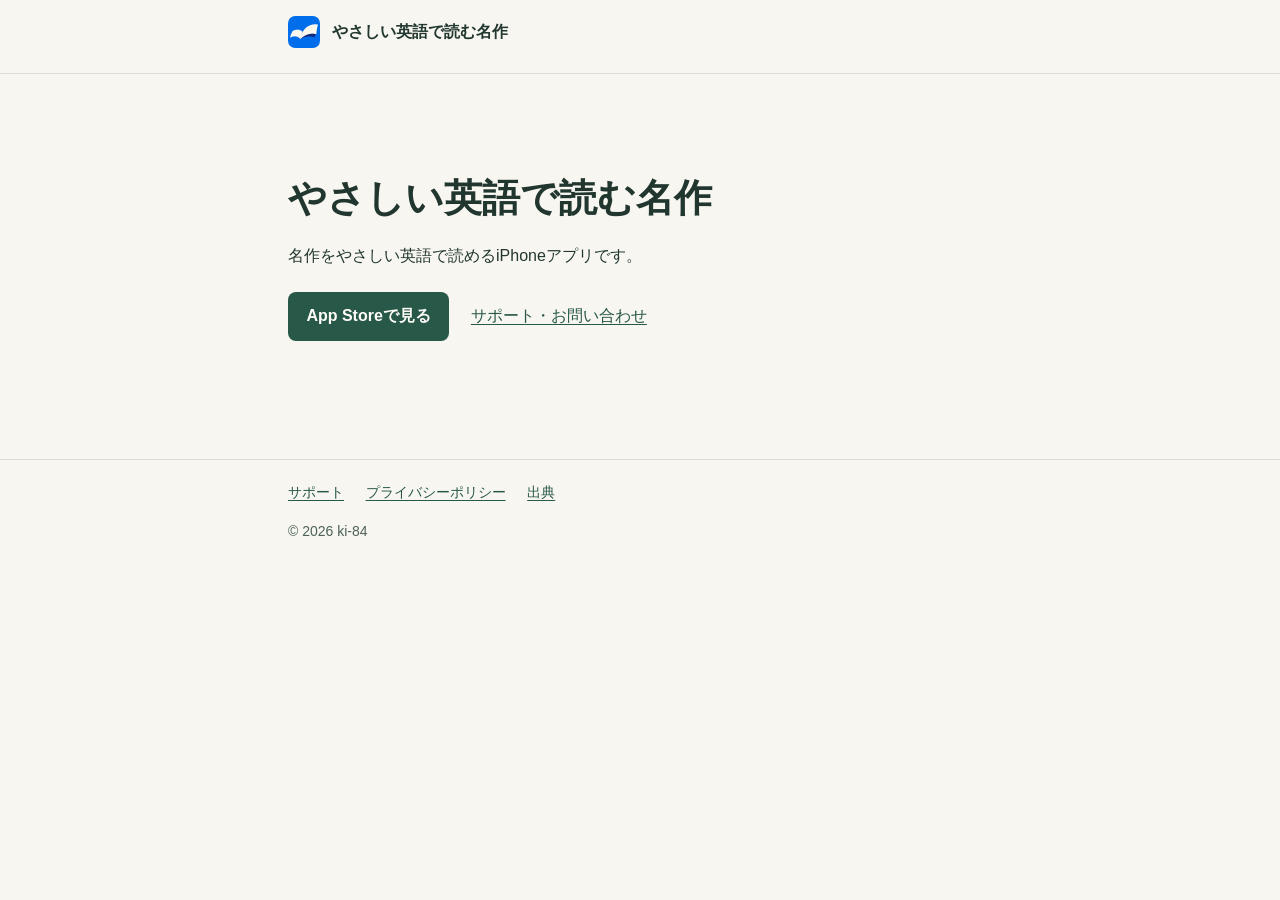
==== commit 9601ae60: "Limit public site to support and app information" ====
--- a/docs/index.html
+++ b/docs/index.html
@@ -4,181 +4,41 @@
   <meta charset="utf-8">
   <meta name="viewport" content="width=device-width, initial-scale=1">
   <meta name="color-scheme" content="light">
-  <title>名作を、やさしい英語で。｜やさしい英語で読む名作</title>
-  <meta name="description" content="『不思議の国のアリス』『失われた世界』『星の王子さま』など全27作品。中学英語を目安に語り直した英文を、一文ずつの日本語訳、575枚の挿絵、音読とともに楽しめるiPhoneアプリ。">
+  <title>やさしい英語で読む名作</title>
+  <meta name="description" content="名作をやさしい英語で読めるiPhoneアプリです。">
   <link rel="canonical" href="https://ki-84.github.io/aozora-english-support/">
   <meta property="og:type" content="website">
   <meta property="og:locale" content="ja_JP">
   <meta property="og:site_name" content="やさしい英語で読む名作">
-  <meta property="og:title" content="名作を、やさしい英語で。｜やさしい英語で読む名作">
-  <meta property="og:description" content="『不思議の国のアリス』『失われた世界』『星の王子さま』など全27作品。中学英語を目安に語り直した英文を、一文ずつの日本語訳、575枚の挿絵、音読とともに楽しめるiPhoneアプリ。">
+  <meta property="og:title" content="やさしい英語で読む名作">
+  <meta property="og:description" content="名作をやさしい英語で読めるiPhoneアプリです。">
   <meta property="og:url" content="https://ki-84.github.io/aozora-english-support/">
   <meta property="og:image" content="https://ki-84.github.io/aozora-english-support/assets/app-icon.png">
   <meta name="twitter:card" content="summary">
   <meta name="theme-color" content="#f8f6f0">
   <link rel="icon" href="./assets/favicon.png" type="image/png">
   <link rel="apple-touch-icon" href="./assets/app-icon.png">
-  <link rel="stylesheet" href="./assets/site.css?v=ecdba5f79fe8">
-  <script src="./assets/site.js?v=09b9a022a76b" defer></script>
+  <link rel="stylesheet" href="./assets/site.css?v=5723193712df">
 </head>
 <body>
 <a class="skip" href="#main">本文へスキップ</a>
-<header class="site-header"><div class="wrap header-inner">
-  <a class="brand" href="./" aria-label="やさしい英語で読む名作 ホーム"><img src="./assets/app-icon.png" width="38" height="38" alt=""><span>やさしい英語で読む名作</span></a>
-  <nav class="site-nav" aria-label="メインナビゲーション"><a href="./#new-books">新刊</a><a class="nav-reading" href="./#reading">読み方</a><a class="nav-contact" href="./support/">サポート</a></nav>
+<header class="site-header"><div class="wrap">
+  <a class="brand" href="./"><img src="./assets/app-icon.png" width="32" height="32" alt="">やさしい英語で読む名作</a>
 </div></header>
-<main id="main">
-<section class="premiere-hero" aria-labelledby="hero-title"><div class="wrap hero">
-  <div class="hero-copy"><p class="eyebrow">中学英語で、世界の名作を。</p><h1 id="hero-title"><span>名作を、</span><span>やさしい英語で。</span></h1>
-  <p class="hero-lead">白ウサギを追いかけるアリス。探検隊が見つけた未知の台地。長い一文も短い英文に分け、物語を最後まで楽しめる英語に語り直しました。</p>
-  <div class="actions"><a class="button blue" href="https://apps.apple.com/jp/app/id6831897129">App Storeで見る</a><a class="button secondary" href="#new-books">新しい5冊を見る</a></div><p class="availability">iPhone / iOS 17以降</p></div>
-  <figure class="hero-visual"><img class="hero-landscape" src="assets/scenes/alice.jpg" width="900" height="600" alt="" fetchpriority="high"><div class="phone"><img src="assets/alice-reader.jpg" width="660" height="1434" alt="挿絵とやさしい英文が並ぶ『不思議の国のアリス』の読書画面" fetchpriority="high"></div><figcaption class="screen-note">『不思議の国のアリス』の読書画面</figcaption></figure>
-</div></section>
-<div class="wrap promise-strip" aria-label="アプリの特長"><div><svg viewBox="0 0 24 24" aria-hidden="true"><path d="M12 5v15M3 4c4-1 6 0 9 1 3-1 5-2 9-1v15c-4-1-6 0-9 1-3-1-5-2-9-1z"/></svg><span>全27作品・挿絵575枚</span></div><div><svg viewBox="0 0 24 24" aria-hidden="true"><path d="M3 5h12M9 3v2M5 8c1 5 4 8 8 9m0-12c0 5-3 10-10 13m12 3 4-11 4 11m-6-4h4"/></svg><span>一文ずつの日本語訳</span></div><div><svg viewBox="0 0 24 24" aria-hidden="true"><path d="m3 3 18 18M6 8c5-3 10-2 15 1M3 9l1-1m5 5c3-1 6-1 9 1m-6 5h.01"/></svg><span>オフラインで読書・音読</span></div></div>
-<section class="wrap section premieres" id="new-books" aria-labelledby="new-books-title">
-  <div class="section-heading"><div><p class="eyebrow">アップデート 1.6.0</p><h2 id="new-books-title">新しい5冊</h2></div><p>このページは1.6.0の内容を紹介しています。現在の配信版はApp Storeで確認できます。</p></div>
-  <ol class="book-grid"><li><article aria-labelledby="book-alice-in-wonderland">
-          <div class="book-cover" style="--cover:#314D40"><img class="cover-art" src="assets/covers/alice-in-wonderland.jpg" width="360" height="540" loading="lazy" alt=""><div class="cover-title"><h3 id="book-alice-in-wonderland">不思議の国のアリス</h3><p>ルイス・キャロル</p></div></div>
-          <div class="book-meta"><p lang="en">Alice’s Adventures in Wonderland</p><p class="book-intro">白ウサギを追いかけたアリスが、不思議な住人たちと出会う。</p><a href="https://standardebooks.org/ebooks/lewis-carroll/alices-adventures-in-wonderland">原作と出典</a></div>
-        </article></li>
-<li><article aria-labelledby="book-happy-prince">
-          <div class="book-cover" style="--cover:#314D40"><img class="cover-art" src="assets/covers/happy-prince.jpg" width="360" height="540" loading="lazy" alt=""><div class="cover-title"><h3 id="book-happy-prince">幸福な王子</h3><p>オスカー・ワイルド</p></div></div>
-          <div class="book-meta"><p lang="en">The Happy Prince</p><p class="book-intro">金色の像とツバメの出会いが、冬の街を変えていく。</p><a href="https://www.gutenberg.org/ebooks/902">原作と出典</a></div>
-        </article></li>
-<li><article aria-labelledby="book-lost-world">
-          <div class="book-cover" style="--cover:#314D40"><img class="cover-art" src="assets/covers/lost-world.jpg" width="360" height="540" loading="lazy" alt=""><div class="cover-title"><h3 id="book-lost-world">失われた世界</h3><p>コナン・ドイル</p></div></div>
-          <div class="book-meta"><p lang="en">The Lost World</p><p class="book-intro">若い記者が探検隊とアマゾンへ。地図の先に、未知の台地が待つ。</p><a href="https://standardebooks.org/ebooks/arthur-conan-doyle/the-lost-world">原作と出典</a></div>
-        </article></li>
-<li><article aria-labelledby="book-frankenstein">
-          <div class="book-cover" style="--cover:#314D40"><img class="cover-art" src="assets/covers/frankenstein.jpg" width="360" height="540" loading="lazy" alt=""><div class="cover-title"><h3 id="book-frankenstein">フランケンシュタイン</h3><p>メアリー・シェリー</p></div></div>
-          <div class="book-meta"><p lang="en">Frankenstein</p><p class="book-intro">北極へ向かう船で、ある科学者が自分の過去を語り始める。</p><a href="https://standardebooks.org/ebooks/mary-shelley/frankenstein">原作と出典</a></div>
-        </article></li>
-<li><article aria-labelledby="book-twenty-thousand-leagues">
-          <div class="book-cover" style="--cover:#314D40"><img class="cover-art" src="assets/covers/twenty-thousand-leagues.jpg" width="360" height="540" loading="lazy" alt=""><div class="cover-title"><h3 id="book-twenty-thousand-leagues">海底二万里</h3><p>ジュール・ヴェルヌ</p></div></div>
-          <div class="book-meta"><p lang="en">Twenty Thousand Leagues Under the Seas</p><p class="book-intro">謎の生き物を追ううちに、海の底を巡る冒険が始まる。</p><a href="https://www.gutenberg.org/ebooks/5097">原作と出典</a></div>
-        </article></li></ol>
-</section>
-<section class="wrap section art-section" id="illustrations" aria-labelledby="art-title">
-  <div class="section-heading"><div><h2 id="art-title">絵を見て、英語のつづきへ。</h2></div><p>場面が変わるところや、心が動いた直後に。物語に沿って、575枚の挿絵を添えました。</p></div>
-  <div class="scene-grid">
-    <figure><img src="assets/scenes/alice.jpg" width="900" height="600" loading="lazy" alt="森で懐中時計を持つ白ウサギを追うアリス"><figcaption><span>ルイス・キャロル</span>不思議の国のアリス</figcaption></figure>
-    <figure><img src="assets/scenes/lost-world.jpg" width="900" height="600" loading="lazy" alt="密林の向こうに赤い崖が連なる台地を見つけた探検隊"><figcaption><span>コナン・ドイル</span>失われた世界</figcaption></figure>
-    <figure><img src="assets/scenes/little-prince.jpg" width="900" height="600" loading="lazy" alt="夕暮れの麦畑でキツネのそばに座る王子さま"><figcaption><span>サン＝テグジュペリ</span>星の王子さま</figcaption></figure>
-  </div><div class="art-details"><p>挿絵をタップすると拡大でき、閉じると読んでいたページへ戻ります。表紙と挿絵はアプリに同梱しています。</p><p>表紙と挿絵は、本アプリ用にAIを用いて制作しました。</p></div>
-</section>
-<section class="wrap section retelling-section" id="retelling" aria-labelledby="retelling-title">
-  <div class="section-heading"><div><p class="eyebrow">CLASSIC STORIES, RETOLD IN SIMPLE ENGLISH</p><h2 id="retelling-title">名作を、やさしい英語で語り直す。</h2></div><p>出来事をひとつずつ、短い文で。<br>言葉の難しさをほどいて、物語はそのままに。</p></div>
-  <p class="retelling-lead">原作の一文をそのまま英語に置き換えるのではなく、伝える内容を整理し、複数の短い英文で説明し直しています。難しい一語も、身近な言葉でわかる表現へ。場面・会話・結末まで残し、物語全体を読みやすい英語につくり直しました。</p>
-  <div class="retelling-example"><div class="original-example"><p class="example-label">原作の、長い一文</p><blockquote>二人の若い紳士が、すっかりイギリスの兵隊のかたちをして、ぴかぴかする鉄砲をかついで、白熊のような犬を二疋つれて、だいぶ山奥の、木の葉のかさかさしたとこを、こんなことを云いながら、あるいておりました。</blockquote><p class="example-source">宮沢賢治『注文の多い料理店』冒頭<br><a href="https://www.aozora.gr.jp/cards/000081/files/43754_17659.html">青空文庫の原文を読む ↗</a></p></div>
-  <div class="english-example"><p class="example-label">アプリでは、7つの短い英文に。</p><ol lang="en"><li>Two young men were walking deep in the mountains.</li><li>They were dressed like British soldiers.</li><li>They carried bright guns on their shoulders.</li><li>Two dogs came with them.</li><li>The dogs were big and white, like polar bears.</li><li>Dry leaves made soft sounds under their feet.</li><li>The men talked as they walked.</li></ol><p class="example-source">実際に収録している英文です。一文ずつ、場面を思い浮かべながら読めます。</p></div></div>
-</section>
-<section class="wrap section" id="reading" aria-labelledby="reading-title">
-  <div class="section-heading"><div><p class="eyebrow">A STORY, AT YOUR PACE</p><h2 id="reading-title">物語を、自分のペースで。</h2></div><p>気になる一文を確かめながら、<br>英語で読む時間を少しずつ。</p></div>
-  <div class="step-grid">
-    <article class="step"><div class="number">01</div><div><h3>語り直した英語で、読む。</h3><p>長い一文は短く分け、難しい表現は説明し直す。中学英語を目安に、物語を丸ごと読みやすくしています。</p></div></article>
-    <article class="step"><div class="number">02</div><div><h3>その一文だけ、確かめる。</h3><p>英文をタップすると、その文に対応する自然な日本語訳へ。青空文庫の原文も別に参照できます。</p></div></article>
-    <article class="step"><div class="number">03</div><div><h3>耳でも、つづきを楽しむ。</h3><p>音読しながら、今の文を目で追って。速度も文字の大きさも、読みやすい設定に変えられます。</p></div></article>
+<main id="main" class="wrap home">
+  <h1>やさしい英語で読む名作</h1>
+  <p>名作をやさしい英語で読めるiPhoneアプリです。</p>
+  <div class="actions">
+    <a class="button" href="https://apps.apple.com/jp/app/id6831897129">App Storeで見る</a>
+    <a href="support/">サポート・お問い合わせ</a>
   </div>
-</section>
-<section class="reading-section" aria-labelledby="translation-title"><div class="wrap reading-grid">
-  <div class="reading-copy"><p class="eyebrow">ONE SENTENCE AT A TIME</p><h2 id="translation-title">わからない一文で、<br>物語を止めない。</h2><p>「この文、どういう意味だろう」。<br>日本語で確かめたら、また英語のつづきへ。<br>一文ずつの対訳が、読む時間を支えます。主な単語の意味も訳のすぐ下に表示。詳しい語義もタップで確かめられます。</p><p class="fine">この文章で、対訳を確認する感覚をお試しください。<br>日本語訳は英文に合わせて制作したもので、原文とは別に表示します。</p></div>
-  <div class="quote-card"><p class="quote-label">注文の多い料理店 / THE RESTAURANT OF MANY ORDERS</p><p class="sample-english" lang="en">Two young men were walking deep in the mountains.</p><button type="button" class="translation-toggle" data-translation-toggle aria-expanded="false" aria-controls="sample-translation"><svg viewBox="0 0 24 24" aria-hidden="true"><path d="M3 5h12M9 3v2M5 8c1 5 4 8 8 9m0-12c0 5-3 10-10 13m12 3 4-11 4 11m-6-4h4"/></svg><span>日本語訳を見る</span></button><div class="translation" id="sample-translation" hidden><p>二人の若い男が山奥を歩いていました。</p><small>この英文に対応する日本語訳</small></div><noscript><div class="translation"><p>二人の若い男が山奥を歩いていました。</p></div></noscript><cite class="quote-credit">原作：宮沢賢治『注文の多い料理店』／英訳・日本語訳：本アプリ独自制作</cite></div>
-</div></section>
-<section class="wrap section" aria-labelledby="books-title"><div class="section-heading"><div><h2 id="books-title">ほかにも読める名作</h2></div><p>日本文学、ミステリー、空想科学。<br>全27作品から、気になる一冊を選べます。</p></div><ol class="book-grid"><li><article aria-labelledby="book-sherlock-holmes">
-          <div class="book-cover" style="--cover:#314D40"><img class="cover-art" src="assets/covers/sherlock-holmes.jpg" width="360" height="540" loading="lazy" alt=""><div class="cover-title"><h3 id="book-sherlock-holmes">シャーロック・ホームズ短編集</h3><p>コナン・ドイル</p></div></div>
-          <div class="book-meta"><p lang="en">Two Adventures of Sherlock Holmes</p><a href="https://standardebooks.org/ebooks/arthur-conan-doyle/the-adventures-of-sherlock-holmes">原作と出典</a></div>
-        </article></li>
-<li><article aria-labelledby="book-time-machine">
-          <div class="book-cover" style="--cover:#314D40"><img class="cover-art" src="assets/covers/time-machine.jpg" width="360" height="540" loading="lazy" alt=""><div class="cover-title"><h3 id="book-time-machine">タイム・マシン</h3><p>H・G・ウェルズ</p></div></div>
-          <div class="book-meta"><p lang="en">The Time Machine</p><a href="https://standardebooks.org/ebooks/h-g-wells/the-time-machine">原作と出典</a></div>
-        </article></li>
-<li><article aria-labelledby="book-little-prince">
-          <div class="book-cover" style="--cover:#314D40"><img class="cover-art" src="assets/covers/little-prince.jpg" width="360" height="540" loading="lazy" alt=""><div class="cover-title"><h3 id="book-little-prince">星の王子さま</h3><p>サン＝テグジュペリ</p></div></div>
-          <div class="book-meta"><p lang="en">The Little Prince</p><a href="https://gutenberg.net.au/ebooks03/0300771h.html">原作と出典</a></div>
-        </article></li>
-<li><article aria-labelledby="book-martian-odyssey">
-          <div class="book-cover" style="--cover:#314D40"><img class="cover-art" src="assets/covers/martian-odyssey.jpg" width="360" height="540" loading="lazy" alt=""><div class="cover-title"><h3 id="book-martian-odyssey">火星のオデッセイ</h3><p>スタンリー・G・ワインボウム</p></div></div>
-          <div class="book-meta"><p lang="en">A Martian Odyssey</p><a href="https://www.gutenberg.org/ebooks/23731">原作と出典</a></div>
-        </article></li>
-<li><article aria-labelledby="book-crystal-egg">
-          <div class="book-cover" style="--cover:#314D40"><img class="cover-art" src="assets/covers/crystal-egg.jpg" width="360" height="540" loading="lazy" alt=""><div class="cover-title"><h3 id="book-crystal-egg">水晶の卵</h3><p>H・G・ウェルズ</p></div></div>
-          <div class="book-meta"><p lang="en">The Crystal Egg</p><a href="https://www.gutenberg.org/ebooks/11870">原作と出典</a></div>
-        </article></li>
-<li><article aria-labelledby="book-new-accelerator">
-          <div class="book-cover" style="--cover:#314D40"><img class="cover-art" src="assets/covers/new-accelerator.jpg" width="360" height="540" loading="lazy" alt=""><div class="cover-title"><h3 id="book-new-accelerator">新加速剤</h3><p>H・G・ウェルズ</p></div></div>
-          <div class="book-meta"><p lang="en">The New Accelerator</p><a href="https://www.gutenberg.org/ebooks/11870">原作と出典</a></div>
-        </article></li>
-<li><article aria-labelledby="book-rur">
-          <div class="book-cover" style="--cover:#314D40"><img class="cover-art" src="assets/covers/rur.jpg" width="360" height="540" loading="lazy" alt=""><div class="cover-title"><h3 id="book-rur">R.U.R.〈ロボット〉</h3><p>カレル・チャペック</p></div></div>
-          <div class="book-meta"><p lang="en">Rossum&#x27;s Universal Robots</p><a href="https://www.gutenberg.org/ebooks/13083">原作と出典</a></div>
-        </article></li>
-<li><article aria-labelledby="book-doctor-ox">
-          <div class="book-cover" style="--cover:#314D40"><img class="cover-art" src="assets/covers/doctor-ox.jpg" width="360" height="540" loading="lazy" alt=""><div class="cover-title"><h3 id="book-doctor-ox">オクス博士の実験</h3><p>ジュール・ヴェルヌ</p></div></div>
-          <div class="book-meta"><p lang="en">Doctor Ox&#x27;s Experiment</p><a href="https://fr.wikisource.org/wiki/Une_fantaisie_du_docteur_Ox">原作と出典</a></div>
-        </article></li>
-<li><article aria-labelledby="book-universal-library">
-          <div class="book-cover" style="--cover:#314D40"><img class="cover-art" src="assets/covers/universal-library.jpg" width="360" height="540" loading="lazy" alt=""><div class="cover-title"><h3 id="book-universal-library">万能図書館</h3><p>クルト・ラスヴィッツ</p></div></div>
-          <div class="book-meta"><p lang="en">The Universal Library</p><a href="https://blog-fbg.uni-erfurt.de/2020/04/notizen-aus-dem-gothaer-bibliotheksturm-folge-2/">原作と出典</a></div>
-        </article></li>
-<li><article aria-labelledby="book-brain-controller">
-          <div class="book-cover" style="--cover:#7B687E"><img class="cover-art" src="assets/covers/brain-controller.jpg" width="360" height="540" loading="lazy" alt=""><div class="cover-title"><h3 id="book-brain-controller">脳波操縦士</h3><p>蘭郁二郎</p></div></div>
-          <div class="book-meta"><p lang="en">The Mind Controller</p><a href="https://www.aozora.gr.jp/cards/000325/card43436.html">青空文庫の原作</a></div>
-        </article></li>
-<li><article aria-labelledby="book-space-fault">
-          <div class="book-cover" style="--cover:#587780"><img class="cover-art" src="assets/covers/space-fault.jpg" width="360" height="540" loading="lazy" alt=""><div class="cover-title"><h3 id="book-space-fault">不思議なる空間断層</h3><p>海野十三</p></div></div>
-          <div class="book-meta"><p lang="en">A Strange Break in Space</p><a href="https://www.aozora.gr.jp/cards/000160/card3528.html">青空文庫の原作</a></div>
-        </article></li>
-<li><article aria-labelledby="book-cosmic-dust">
-          <div class="book-cover" style="--cover:#5D6389"><img class="cover-art" src="assets/covers/cosmic-dust.jpg" width="360" height="540" loading="lazy" alt=""><div class="cover-title"><h3 id="book-cosmic-dust">ある宇宙塵の秘密</h3><p>海野十三</p></div></div>
-          <div class="book-meta"><p lang="en">The Secret of a Speck of Space Dust</p><a href="https://www.aozora.gr.jp/cards/000160/card866.html">青空文庫の原作</a></div>
-        </article></li>
-<li><article aria-labelledby="book-thousand-years">
-          <div class="book-cover" style="--cover:#496B81"><img class="cover-art" src="assets/covers/thousand-years.jpg" width="360" height="540" loading="lazy" alt=""><div class="cover-title"><h3 id="book-thousand-years">千年後の世界</h3><p>海野十三</p></div></div>
-          <div class="book-meta"><p lang="en">A World a Thousand Years Later</p><a href="https://www.aozora.gr.jp/cards/000160/card877.html">青空文庫の原作</a></div>
-        </article></li>
-<li><article aria-labelledby="book-nose">
-          <div class="book-cover" style="--cover:#8A7661"><img class="cover-art" src="assets/covers/nose.jpg" width="360" height="540" loading="lazy" alt=""><div class="cover-title"><h3 id="book-nose">鼻</h3><p>芥川龍之介</p></div></div>
-          <div class="book-meta"><p lang="en">The Nose</p><a href="https://www.aozora.gr.jp/cards/000879/card42.html">青空文庫の原作</a></div>
-        </article></li>
-<li><article aria-labelledby="book-gon">
-          <div class="book-cover" style="--cover:#AB754B"><img class="cover-art" src="assets/covers/gon.jpg" width="360" height="540" loading="lazy" alt=""><div class="cover-title"><h3 id="book-gon">ごん狐</h3><p>新美南吉</p></div></div>
-          <div class="book-meta"><p lang="en">Gon, the Little Fox</p><a href="https://www.aozora.gr.jp/cards/000121/card628.html">青空文庫の原作</a></div>
-        </article></li>
-<li><article aria-labelledby="book-tiger">
-          <div class="book-cover" style="--cover:#6E7185"><img class="cover-art" src="assets/covers/tiger.jpg" width="360" height="540" loading="lazy" alt=""><div class="cover-title"><h3 id="book-tiger">山月記</h3><p>中島敦</p></div></div>
-          <div class="book-meta"><p lang="en">The Moon over the Mountain</p><a href="https://www.aozora.gr.jp/cards/000119/card624.html">青空文庫の原作</a></div>
-        </article></li>
-<li><article aria-labelledby="book-grove">
-          <div class="book-cover" style="--cover:#506C61"><img class="cover-art" src="assets/covers/grove.jpg" width="360" height="540" loading="lazy" alt=""><div class="cover-title"><h3 id="book-grove">藪の中</h3><p>芥川龍之介</p></div></div>
-          <div class="book-meta"><p lang="en">In a Grove</p><a href="https://www.aozora.gr.jp/cards/000879/card179.html">青空文庫の原作</a></div>
-        </article></li>
-<li><article aria-labelledby="book-rashomon">
-          <div class="book-cover" style="--cover:#81574E"><img class="cover-art" src="assets/covers/rashomon.jpg" width="360" height="540" loading="lazy" alt=""><div class="cover-title"><h3 id="book-rashomon">羅生門</h3><p>芥川龍之介</p></div></div>
-          <div class="book-meta"><p lang="en">Rashomon</p><a href="https://www.aozora.gr.jp/cards/000879/card127.html">青空文庫の原作</a></div>
-        </article></li>
-<li><article aria-labelledby="book-spider">
-          <div class="book-cover" style="--cover:#607387"><img class="cover-art" src="assets/covers/spider.jpg" width="360" height="540" loading="lazy" alt=""><div class="cover-title"><h3 id="book-spider">蜘蛛の糸</h3><p>芥川龍之介</p></div></div>
-          <div class="book-meta"><p lang="en">The Spider&#x27;s Thread</p><a href="https://www.aozora.gr.jp/cards/000879/card92.html">青空文庫の原作</a></div>
-        </article></li>
-<li><article aria-labelledby="book-chair">
-          <div class="book-cover" style="--cover:#65576F"><img class="cover-art" src="assets/covers/chair.jpg" width="360" height="540" loading="lazy" alt=""><div class="cover-title"><h3 id="book-chair">人間椅子</h3><p>江戸川乱歩</p></div></div>
-          <div class="book-meta"><p lang="en">The Human Chair</p><a href="https://www.aozora.gr.jp/cards/001779/card56648.html">青空文庫の原作</a></div>
-        </article></li>
-<li><article aria-labelledby="book-melos">
-          <div class="book-cover" style="--cover:#A26743"><img class="cover-art" src="assets/covers/melos.jpg" width="360" height="540" loading="lazy" alt=""><div class="cover-title"><h3 id="book-melos">走れメロス</h3><p>太宰治</p></div></div>
-          <div class="book-meta"><p lang="en">Run, Melos!</p><a href="https://www.aozora.gr.jp/cards/000035/card1567.html">青空文庫の原作</a></div>
-        </article></li>
-<li><article aria-labelledby="book-restaurant">
-          <div class="book-cover" style="--cover:#49675B"><img class="cover-art" src="assets/covers/restaurant.jpg" width="360" height="540" loading="lazy" alt=""><div class="cover-title"><h3 id="book-restaurant">注文の多い料理店</h3><p>宮沢賢治</p></div></div>
-          <div class="book-meta"><p lang="en">The Restaurant of Many Orders</p><a href="https://www.aozora.gr.jp/cards/000081/card43754.html">青空文庫の原作</a></div>
-        </article></li></ol><p class="book-note">中学英語は制作上の目安です。固有名詞や、物語を伝えるために必要な言葉も含まれます。</p></section>
-<section class="wrap section" aria-labelledby="listen-title"><div class="listen-panel"><div><p class="eyebrow">READ. LISTEN. RETURN.</p><h2 id="listen-title">目で読んで、耳で聴く。</h2><p>Apple音声ですぐに音読。0.5〜2倍速で、今の自分に合う速さを選べます。再生中の文を追いながら、画面をロックして聴くこともできます。</p><p>任意で音声合成モデル「Supertonic 3」（約380MB）を取得すると、iPhone内で英文から高品質な音声を生成できます。取得後は通信せずに音読できます。本文・対訳はダウンロードなしでオフライン閲覧できます。</p></div><div class="audio-graphic" aria-label="0.5倍から2倍までの音読速度に対応"><div class="waveform" aria-hidden="true"><i style="--h:12px"></i><i style="--h:24px"></i><i style="--h:38px"></i><i style="--h:20px"></i><i style="--h:48px"></i><i style="--h:64px"></i><i style="--h:42px"></i><i style="--h:72px"></i><i style="--h:54px"></i><i style="--h:34px"></i><i style="--h:61px"></i><i style="--h:44px"></i><i style="--h:29px"></i><i style="--h:52px"></i><i style="--h:36px"></i><i style="--h:20px"></i><i style="--h:13px"></i></div><div class="rate-list"><span>0.5×</span><span>0.75×</span><strong>1.0×</strong><span>1.5×</span><span>2.0×</span></div><p>ログイン・広告・アプリ内課金なし</p></div></div></section>
-<section class="wrap learning" aria-labelledby="learning-title"><div><p class="eyebrow">THE JOY OF UNDERSTANDING</p><h2 id="learning-title">わかる英語を、<br>たっぷり読む。</h2><p>自分にとって読みやすい文章を、内容を楽しみながら読みつづける。「多読」の考え方をヒントに、やさしい英語と一文の対訳を組み合わせました。理論と参考文献はアプリ内でも紹介しています。</p><a href="sources/#learning">学習方針と参考文献について <svg viewBox="0 0 24 24" aria-hidden="true"><path d="M4 12h15m-6-6 6 6-6 6"/></svg></a></div><p class="margin-note">読みたいから、読む。<br>わかるから、つづく。<br>そんな英語の時間を。</p></section>
-<section class="wrap last-cta" aria-label="App Storeへ"><div><h2>次の一文から、始めよう。</h2><p>名作も、SFも。自分にわかる英語から。</p></div><a class="button blue" href="https://apps.apple.com/jp/app/id6831897129">App Storeで見る</a></section>
 </main>
 <footer class="site-footer"><div class="wrap">
-  <div class="footer-top"><a class="brand" href="./"><img src="./assets/app-icon.png" width="32" height="32" alt=""><span>やさしい英語で読む名作</span></a>
-  <nav class="footer-nav" aria-label="フッターナビゲーション"><a href="./support/">サポート</a><a href="./privacy/">プライバシー</a><a href="./sources/">出典・このサイトについて</a></nav></div>
-  <div class="footer-note"><p>本アプリは青空文庫の公式アプリではありません。</p><p>© 2026 ki-84</p></div>
+  <nav aria-label="関連情報">
+    <a href="./support/">サポート</a>
+    <a href="./privacy/">プライバシーポリシー</a>
+    <a href="./sources/">出典</a>
+  </nav>
+  <p>© 2026 ki-84</p>
 </div></footer>
 </body></html>
--- a/docs/assets/site.css
+++ b/docs/assets/site.css
@@ -1,99 +1,118 @@
-@charset "UTF-8";
-.hero-audience{font-size:12px;color:var(--muted);margin:-12px 0 26px}
-.retelling-lead{max-width:840px;font-size:15px;color:var(--muted);line-height:2.1;margin-bottom:34px}
-.retelling-example{display:grid;grid-template-columns:1fr 1.25fr;border-block:1px solid var(--line)}
-.original-example{padding:30px 34px 30px 0}
-.english-example{padding:30px 0 30px 38px;border-left:1px solid var(--line)}
-.example-label{font-size:12px;letter-spacing:.06em;font-weight:600;color:var(--blue);margin-bottom:22px}
-.original-example blockquote{margin:0;font-family:var(--serif);font-size:16px;line-height:2.3}
-.example-source{font-size:11px!important;color:var(--muted);line-height:1.9;margin:24px 0 0}
-.example-source a{color:var(--muted)}
-.english-example ol{list-style:none;padding:0;margin:0;counter-reset:sentences}
-.english-example li{position:relative;counter-increment:sentences;font-family:Georgia,"Times New Roman",serif;font-size:19px;line-height:1.7;margin-bottom:10px;padding-left:26px}
-.english-example li:before{content:counter(sentences,decimal-leading-zero);position:absolute;left:0;top:5px;font-family:var(--sans);font-size:9px;color:var(--muted)}
-@media(max-width:740px){.retelling-example{grid-template-columns:1fr}.original-example{padding:25px 0}.english-example{border-left:0;border-top:1px solid var(--line);padding:25px 0}.original-example blockquote{font-size:15px}.english-example li{font-size:18px}.retelling-lead{font-size:14px}}
-:root{--paper:#f8f6f0;--surface:#fffef9;--ink:#243a33;--muted:#65756d;--blue:#2362a2;--line:#dce1d9;--pale:#e9eee5;--serif:"Hiragino Mincho ProN","Yu Mincho","Noto Serif JP",serif;--sans:-apple-system,BlinkMacSystemFont,"Hiragino Kaku Gothic ProN","Yu Gothic",sans-serif;--width:1160px}
-*{box-sizing:border-box}html{scroll-behavior:smooth;scroll-padding-top:100px}body{margin:0;background:var(--paper);color:var(--ink);font-family:var(--sans);font-size:16px;line-height:1.9;-webkit-font-smoothing:antialiased}a{color:var(--blue);text-underline-offset:5px}a:hover{text-decoration-thickness:2px}button,a{-webkit-tap-highlight-color:transparent}button{font:inherit}button:not(:disabled){cursor:pointer}a:focus-visible,button:focus-visible,summary:focus-visible{outline:3px solid #397abf;outline-offset:5px}img{max-width:100%;height:auto;display:block}svg{width:20px;height:20px;flex-shrink:0;stroke:currentColor;fill:none;stroke-width:1.6;stroke-linecap:round;stroke-linejoin:round}h1,h2,h3,p,ul,ol,figure{margin-top:0}h1,h2,h3{line-height:1.5}h1,h2{font-family:var(--serif);font-weight:500}p:last-child{margin-bottom:0}.wrap{width:min(var(--width),calc(100% - 64px));margin:auto}.skip{position:absolute;top:-100px;left:16px;z-index:10;background:white;padding:12px}.skip:focus{top:8px}.site-header{position:sticky;top:0;z-index:5;background:rgba(248,246,240,.94);backdrop-filter:blur(18px);border-bottom:1px solid rgba(220,225,217,.7)}.header-inner{display:flex;align-items:center;justify-content:space-between;min-height:86px;gap:24px}.brand{display:flex;align-items:center;gap:12px;color:var(--ink);text-decoration:none;line-height:1.5;font-size:14px;font-weight:600;letter-spacing:.025em}.brand img{width:38px;border-radius:9px}.site-nav{display:flex;gap:30px;align-items:center}.site-nav a{color:var(--ink);font-size:13px;text-decoration:none}.site-nav a[aria-current=page]{color:var(--blue)}.site-nav .nav-contact{border:1px solid var(--line);border-radius:99px;padding:8px 19px}.eyebrow{font-size:11px;letter-spacing:.16em;font-weight:600;color:var(--blue);margin-bottom:20px}.hero{display:grid;grid-template-columns:1.12fr .88fr;align-items:center;gap:76px;padding-block:76px 84px}.hero h1{font-size:clamp(36px,4.8vw,68px);line-height:1.42;letter-spacing:.025em;margin-bottom:25px}.hero h1 span{display:block;white-space:nowrap}.hero h1 em{font-style:normal;color:var(--blue)}.hero-lead{max-width:450px;color:var(--muted);font-size:15px;line-height:2.2;margin-bottom:30px}.actions{display:flex;gap:14px;align-items:center;flex-wrap:wrap}.button{display:inline-flex;align-items:center;justify-content:center;gap:12px;border:1px solid transparent;border-radius:99px;padding:13px 23px;text-decoration:none;background:var(--ink);color:white;font-size:13px;font-weight:500;line-height:1.8;transition:transform .18s,background .18s;min-height:50px}.button:hover{background:#36564a;transform:translateY(-2px)}.button.secondary{background:transparent;border-color:var(--line);color:var(--ink)}.button.secondary:hover{background:var(--pale)}.button.blue{background:var(--blue)}.button.blue:hover{background:#154e87}.availability{font-size:11px;color:var(--muted);margin-top:22px}.hero-visual{position:relative;padding:12px 30px 10px;display:flex;justify-content:center}.hero-visual:before{content:"";position:absolute;inset:14% -8% 11%;border-radius:50%;background:radial-gradient(ellipse,#e2eafa,rgba(234,239,230,.7) 55%,transparent 72%)}.phone{position:relative;width:264px;max-width:100%;border:8px solid #242826;border-radius:43px;background:#242826;box-shadow:0 30px 58px -22px #23362b40,0 4px 15px #24372c20;overflow:hidden;transform:rotate(3deg)}.phone img{width:100%;border-radius:34px}.phone:after{content:"";position:absolute;top:9px;left:50%;transform:translateX(-50%);width:28%;height:18px;background:#101511;border-radius:20px}.screen-note{position:absolute;bottom:-26px;right:12px;font-size:11px;color:var(--muted);letter-spacing:.05em}.promise-strip{display:grid;grid-template-columns:repeat(3,1fr);border-top:1px solid var(--line);border-bottom:1px solid var(--line);padding-block:24px;margin-bottom:98px}.promise-strip div{display:flex;align-items:center;justify-content:center;gap:12px;font-size:13px}.promise-strip div+div{border-left:1px solid var(--line)}.promise-strip svg{color:var(--blue)}.section{padding-block:0 104px}.section-heading{display:flex;justify-content:space-between;gap:32px;align-items:flex-end;margin-bottom:36px}.section-heading h2{font-size:clamp(28px,3vw,39px);margin-bottom:0;letter-spacing:.04em}.section-heading p{max-width:360px;color:var(--muted);font-size:13px;margin-bottom:4px}.step-grid{display:grid;grid-template-columns:repeat(3,1fr);gap:38px}.step{border-top:1px solid var(--line);padding-top:22px}.step .number{font-family:var(--serif);font-size:25px;color:var(--blue);margin-bottom:20px}.step h3{font-size:17px;font-weight:500;margin-bottom:14px}.step p{font-size:13px;color:var(--muted);line-height:2}.reading-section{background:#203b32;color:#f9f7ef;padding-block:80px;margin-bottom:104px;position:relative;overflow:hidden}.reading-grid{display:grid;grid-template-columns:.9fr 1.1fr;gap:70px;align-items:center}.reading-copy .eyebrow{color:#b9cfdf}.reading-copy h2{font-size:clamp(28px,3vw,40px);margin-bottom:22px}.reading-copy>p{color:#d5dfd6;font-size:14px;line-height:2.1}.reading-copy .fine{color:#b8c9bd;font-size:11px;margin-top:28px}.quote-card{background:var(--surface);color:var(--ink);padding:36px;border-radius:22px;box-shadow:0 20px 40px #0e211640}.quote-card .quote-label{font-size:10px;letter-spacing:.14em;color:var(--muted);margin-bottom:22px}.sample-english{font-family:Georgia,"Times New Roman",serif;font-size:clamp(24px,3vw,33px);line-height:1.6;margin-bottom:26px}.translation-toggle{background:var(--pale);border:0;color:var(--ink);font-size:12px;border-radius:99px;padding:10px 17px;display:flex;align-items:center;gap:10px;min-height:44px}.translation-toggle svg{width:16px}.translation{background:#eff2e9;border-left:2px solid #9cb5a7;padding:18px 20px;margin-top:24px;animation:appear .18s ease-out}.translation p{font-size:15px}.translation small{display:block;color:var(--muted);font-size:10px;margin-top:8px}.quote-credit{font-style:normal;display:block;font-size:10px;color:var(--muted);margin-top:26px}.book-grid{display:grid;grid-template-columns:repeat(5,1fr);gap:34px 28px;list-style:none;padding:0;margin:0}.book-cover{position:relative;aspect-ratio:3/4;background:var(--cover);color:white;box-shadow:7px 9px 16px -10px #1b322c50;border-radius:2px 6px 6px 2px;padding:17px 17px 17px 21px;display:flex;flex-direction:column;justify-content:space-between;overflow:hidden;transition:transform .2s}.book-cover:before{content:"";position:absolute;inset:0 auto 0 0;width:7px;background:#0002;border-right:1px solid #ffffff21}.book-cover:after{content:"";position:absolute;inset:11px;border:1px solid #ffffff40;pointer-events:none}.book-cover .edition{font-size:7px;letter-spacing:.15em;opacity:.75}.book-cover .ornament{width:42px;height:42px;border:1px solid #ffffff60;border-radius:50%;align-self:center;display:grid;place-items:center;opacity:.7;font-family:var(--serif);font-size:16px}.book-cover h3{font-family:var(--serif);font-size:17px;font-weight:500;letter-spacing:.04em;margin:0 0 7px}.book-cover p{font-family:var(--serif);font-size:10px;opacity:.8;margin:0}.book-meta{margin-top:14px}.book-meta p{font-size:11px;color:var(--muted);line-height:1.6;margin-bottom:5px}.book-meta a{font-size:10px;color:var(--muted)}.book-note{font-size:12px;color:var(--muted);margin-top:32px}.listen-panel{display:grid;grid-template-columns:1fr 1fr;gap:56px;border-block:1px solid var(--line);padding-block:46px;align-items:center}.listen-panel h2{font-size:32px;margin-bottom:18px}.listen-panel p{font-size:14px;color:var(--muted)}.audio-graphic{position:relative;padding:40px 30px;background:#eaf0f4;border-radius:22px;text-align:center}.waveform{height:75px;display:flex;gap:6px;align-items:center;justify-content:center;margin-bottom:24px}.waveform i{display:block;width:4px;height:var(--h);border-radius:5px;background:#4e7595}.rate-list{display:flex;justify-content:center;gap:18px;color:#45627a;font-size:12px}.rate-list strong{border-bottom:1px solid #45627a;padding-bottom:5px}.audio-graphic p{font-size:11px;margin-top:20px;color:#4d6578}.learning{display:grid;grid-template-columns:1fr 1fr;gap:70px;padding-block:6px 90px}.learning h2{font-size:34px;margin-bottom:22px}.learning p{font-size:14px;color:var(--muted)}.learning a{font-size:12px}.learning .margin-note{padding:28px;border-left:1px solid var(--line);font-family:var(--serif);font-size:24px;line-height:1.9;color:var(--ink)}.last-cta{background:#e9eee5;border-radius:26px;padding:50px;display:flex;justify-content:space-between;gap:30px;align-items:center;margin-bottom:94px}.last-cta h2{font-size:29px;margin-bottom:8px}.last-cta p{font-size:13px;color:var(--muted)}.site-footer{border-top:1px solid var(--line);padding-block:32px 28px}.footer-top{display:flex;justify-content:space-between;gap:30px;align-items:center;margin-bottom:22px}.footer-nav{display:flex;gap:24px;flex-wrap:wrap}.footer-nav a{font-size:12px;color:var(--muted)}.footer-note{font-size:10px;color:var(--muted);display:flex;justify-content:space-between;gap:20px;flex-wrap:wrap}.footer-note p{margin:0}.page-head{padding-block:64px 34px}.breadcrumbs{font-size:11px;color:var(--muted);margin-bottom:25px}.breadcrumbs a{color:var(--muted)}.page-head h1{font-size:clamp(35px,4vw,54px);margin-bottom:18px}.page-head .intro{max-width:720px;font-size:15px;color:var(--muted)}.page-layout{display:grid;grid-template-columns:210px 1fr;gap:58px;align-items:start;padding-bottom:90px}.toc{position:sticky;top:116px;padding:20px 0;border-top:1px solid var(--line)}.toc p{font-size:11px;color:var(--muted);margin-bottom:16px}.toc a{display:block;padding:7px 0;font-size:12px;color:var(--ink);text-decoration:none}.prose{min-width:0}.prose section{margin-bottom:48px;scroll-margin-top:110px}.prose h2{font-size:26px;padding-bottom:15px;border-bottom:1px solid var(--line);margin-bottom:22px}.prose h3{font-size:17px;font-weight:500;margin:28px 0 12px}.prose p,.prose li{font-size:14px;line-height:2.1}.prose ul,.prose ol{padding-left:1.5em}.prose small{font-size:11px;color:var(--muted)}.contact-card{background:var(--surface);border:1px solid var(--line);border-radius:20px;padding:28px}.contact-card .actions{margin:22px 0 18px}.contact-card .notice{font-size:12px;color:var(--muted);margin-bottom:0}.contact-card h2{border:0;padding:0;margin-bottom:14px}.support-topics{display:grid;grid-template-columns:repeat(3,1fr);gap:12px;margin-top:22px}.support-topics a{display:flex;align-items:center;gap:10px;padding:16px;border:1px solid var(--line);border-radius:13px;font-size:12px;text-decoration:none;color:var(--ink);background:var(--surface)}.faq details{border-bottom:1px solid var(--line);padding:20px 0}.faq summary{cursor:pointer;list-style:none;font-size:14px;font-weight:500;position:relative;padding-right:30px}.faq summary::-webkit-details-marker{display:none}.faq summary:after{content:"＋";position:absolute;right:4px;color:var(--blue)}.faq details[open] summary:after{content:"−"}.faq details p{padding:16px 22px 0 0;font-size:13px;color:var(--muted);margin-bottom:0}.steps-list li{padding:0 0 12px 7px}.policy-summary{background:var(--pale);padding:24px;border-radius:16px;margin-bottom:34px}.policy-summary p{margin-bottom:0}.updated{font-size:12px;color:var(--muted)}.source-list{padding:0!important;list-style:none}.source-list li{display:flex;justify-content:space-between;gap:20px;border-bottom:1px solid var(--line);padding:14px 0}.source-list span{color:var(--muted)}.source-list a{font-size:12px}.not-found{max-width:700px;padding-block:100px 140px}.not-found h1{font-size:40px}.not-found p{color:var(--muted)}[hidden]{display:none!important}@keyframes appear{from{opacity:0;transform:translateY(5px)}to{opacity:1;transform:none}}
-@media(min-width:1400px){.hero{padding-block:92px 100px}.hero-visual .phone{width:285px}}
-@media(max-width:1000px){.hero{gap:38px}.hero h1{font-size:clamp(36px,5.3vw,56px)}.hero-visual{padding-inline:12px}.reading-grid{gap:35px}.book-grid{gap:28px 18px}.book-cover{padding:16px}.book-cover h3{font-size:15px}.book-cover .edition{font-size:6px}.page-layout{grid-template-columns:175px 1fr;gap:32px}.listen-panel{gap:35px}}
-@media(max-width:740px){.wrap{width:calc(100% - 40px)}.header-inner{min-height:72px;gap:10px}.brand{font-size:12px;gap:9px}.brand img{width:32px;border-radius:8px}.site-nav{gap:14px}.nav-reading{display:none}.site-nav .nav-contact{padding:6px 13px;font-size:11px}.hero{grid-template-columns:1fr;gap:44px;padding-block:48px 50px}.hero h1{font-size:clamp(32px,8.7vw,55px);margin-bottom:20px}.hero-lead{font-size:14px;max-width:500px}.hero .eyebrow{font-size:10px;margin-bottom:18px}.actions{gap:10px}.button{font-size:12px;padding:12px 21px}.hero-visual{padding:12px 0 24px}.hero-visual .phone{width:238px;transform:rotate(2deg)}.hero-visual:before{inset:9% 0 8%}.screen-note{right:6px;bottom:-5px;font-size:10px}.promise-strip{padding-block:21px;margin-bottom:65px}.promise-strip div{flex-direction:column;gap:8px;font-size:11px;text-align:center}.promise-strip svg{width:19px}.section{padding-bottom:65px}.section-heading{display:block;margin-bottom:28px}.section-heading h2{font-size:29px}.section-heading p{margin:14px 0 0;max-width:100%}.step-grid{grid-template-columns:1fr;gap:25px}.step{display:grid;grid-template-columns:48px 1fr;gap:12px;padding-top:22px}.step .number{margin:0}.step h3{font-size:17px;margin-bottom:9px}.step p{font-size:13px}.reading-section{padding-block:48px;margin-bottom:65px}.reading-grid{grid-template-columns:1fr;gap:30px}.reading-copy h2{font-size:30px}.reading-copy .fine{margin-top:20px}.quote-card{padding:26px 24px;border-radius:18px}.sample-english{font-size:28px}.book-grid{grid-template-columns:repeat(2,1fr);gap:28px 20px}.book-cover{padding:18px 19px 18px 24px}.book-cover h3{font-size:18px}.book-cover .edition{font-size:7px}.book-cover .ornament{width:38px;height:38px}.book-meta p{font-size:11px}.listen-panel{grid-template-columns:1fr;padding-block:32px;gap:25px}.listen-panel h2{font-size:29px}.audio-graphic{padding:30px 20px}.learning{grid-template-columns:1fr;gap:24px;padding-bottom:55px}.learning h2{font-size:29px}.learning .margin-note{padding:0 0 0 20px;font-size:23px}.last-cta{display:block;padding:28px 24px;margin-bottom:58px;border-radius:20px}.last-cta h2{font-size:25px}.last-cta .button{margin-top:22px}.footer-top{display:block}.footer-top .brand{margin-bottom:22px}.footer-nav{gap:16px}.footer-note{font-size:10px;gap:10px}.page-head{padding-block:38px 25px}.page-head h1{font-size:36px}.page-head .intro{font-size:14px}.page-layout{grid-template-columns:1fr;gap:25px;padding-bottom:50px}.toc{position:static;display:flex;gap:4px 18px;flex-wrap:wrap;padding:15px 0;border-bottom:1px solid var(--line)}.toc p{display:none}.toc a{padding:4px 0;font-size:11px}.prose h2{font-size:24px}.prose p,.prose li{font-size:14px}.contact-card{padding:23px}.support-topics{grid-template-columns:1fr}.support-topics a{padding:13px 16px}.source-list li{display:block}.source-list a{display:block;margin-top:5px}.source-list span{font-size:12px}.updated{font-size:11px}}
-@media(prefers-reduced-motion:reduce){html{scroll-behavior:auto}*,*:before,*:after{animation:none!important;transition:none!important}.button:hover{transform:none}}
-.edition-note{display:flex;align-items:center;gap:24px;border:1px solid var(--line);background:#eef1e8;border-radius:16px;padding:20px 26px;margin-bottom:34px}
-.edition-note strong{font-size:10px;letter-spacing:.13em;white-space:nowrap;color:var(--blue)}
-.edition-note p{font-size:12px;color:var(--muted);margin:0;line-height:1.9}
-.scene-grid{display:grid;grid-template-columns:repeat(3,1fr);gap:22px}
-.scene-grid figure{margin:0;min-width:0}
-.scene-grid img{width:100%;aspect-ratio:3/2;object-fit:cover;border-radius:5px;box-shadow:0 8px 24px #243a3312}
-.scene-grid figcaption{font-family:var(--serif);font-size:19px;margin-top:17px}
-.scene-grid figcaption span{display:block;font-family:var(--sans);font-size:10px;color:var(--muted);margin-bottom:5px}
-.art-details{display:grid;grid-template-columns:1.7fr 1fr;gap:50px;margin-top:30px}
-.art-details p{font-size:13px;line-height:2;color:var(--muted)}
-.book-cover{aspect-ratio:2/3;background:#243a33;isolation:isolate}
-.cover-art{position:absolute;inset:0;width:100%;height:100%;object-fit:cover;z-index:-2}
-.book-cover:before{inset:0;width:100%;border:0;background:linear-gradient(transparent 35%,#0003 60%,#000c 100%);z-index:-1}
-.book-cover .edition,.cover-title{position:relative;z-index:1;text-shadow:0 1px 6px #0008}
-.book-cover:after{inset:10px;border-color:#ffffff33}
-.book-cover h3{font-size:clamp(14px,1.5vw,18px);letter-spacing:.015em;line-height:1.6}
-@media(max-width:740px){.edition-note{display:block;padding:19px 20px;margin-bottom:30px}.edition-note strong{display:block;margin-bottom:8px}.scene-grid{grid-template-columns:1fr;gap:30px}.scene-grid figcaption{font-size:20px;margin-top:12px}.art-details{grid-template-columns:1fr;gap:12px;margin-top:24px}.book-cover h3{font-size:18px}.book-grid{gap:30px 20px}}
+:root {
+  color-scheme: light;
+  font: 100%/1.75 -apple-system, BlinkMacSystemFont, "Hiragino Sans", sans-serif;
+  color: #20362f;
+  background: #f8f6f0;
+}
 
-.premiere-hero {
-  overflow: hidden;
-  color: #fff9ec;
-  background: radial-gradient(ellipse at 79% 48%, #3e5c4e 0, #263f36 42%, #172f28 80%);
+* { box-sizing: border-box; }
+
+body {
+  margin: 0;
+  overflow-wrap: anywhere;
 }
-.premiere-hero .hero { gap: 42px; padding-block: 76px 94px; }
-.premiere-hero .eyebrow { font-size: 14px; letter-spacing: .1em; color: #bedad1; }
-.premiere-hero h1 { font-size: clamp(36px, 4.4vw, 62px); line-height: 1.42; }
-.premiere-hero h1 span { white-space: normal; }
-.premiere-hero .hero-lead { color: #e3ebe0; font-size: 16px; line-height: 2; }
-.premiere-hero .button { font-size: 14px; font-weight: 600; }
-.premiere-hero .button.blue { background: #fbf4de; color: #213d33; }
-.premiere-hero .button.blue:hover { background: #fffdf4; }
-.premiere-hero .button.secondary { color: #fdf6e4; border-color: #8da99b; }
-.premiere-hero .button.secondary:hover { background: #355446; }
-.premiere-hero .availability, .premiere-hero .screen-note { color: #d1dfd3; font-size: 13px; }
-.premiere-hero .hero-visual {
-  min-width: 0;
-  margin: 0;
-  padding: 0 8% 0 0;
-  justify-content: flex-end;
+
+.wrap {
+  width: min(44rem, calc(100% - 2.5rem));
+  margin-inline: auto;
+}
+
+a {
+  color: #285848;
+  text-underline-offset: .2em;
+}
+
+a:focus-visible, summary:focus-visible {
+  outline: 2px solid #285848;
+  outline-offset: 4px;
+}
+
+.skip {
+  position: absolute;
+  inset: .75rem auto auto 1.25rem;
+  padding: .35rem .75rem;
+  transform: translateY(-200%);
+  background: #fffdf8;
+}
+
+.skip:focus { transform: none; }
+
+.site-header {
+  border-bottom: 1px solid #d8ddd4;
+  padding-block: 1rem;
+}
+
+.brand {
+  display: inline-flex;
+  gap: .75rem;
   align-items: center;
+  color: inherit;
+  font-weight: 650;
+  text-decoration: none;
 }
-.premiere-hero .hero-visual::before { display: none; }
-.hero-landscape {
-  position: absolute;
-  left: 0;
-  top: 19%;
-  width: 89%;
-  aspect-ratio: 3 / 2;
-  object-fit: cover;
-  object-position: 35% center;
-  border: 1px solid #d8dfc979;
-  border-radius: 16px;
-  box-shadow: 0 20px 44px #10241faa;
+
+.brand img { border-radius: .45rem; }
+
+.home { padding-block: clamp(3rem, 8vw, 6rem); }
+.document { padding-block: 2.5rem 3.5rem; }
+
+h1, h2 { line-height: 1.45; }
+h1 { margin: 0 0 .75rem; font-size: clamp(1.65rem, 5vw, 2.4rem); }
+h2 { font-size: 1.25rem; }
+
+.actions, nav {
+  display: flex;
+  flex-wrap: wrap;
+  gap: .65rem 1.35rem;
 }
-.premiere-hero .phone {
-  width: min(60%, 270px);
-  border-color: #242b25;
-  transform: rotate(5deg);
-  box-shadow: 0 26px 35px #10241f8c, 0 1px 1px #faf2cc9c;
+
+.actions { align-items: center; margin-block: 1.4rem; }
+
+.button {
+  display: inline-block;
+  padding: .65rem 1.15rem;
+  border-radius: .5rem;
+  background: #285848;
+  color: #fffdf8;
+  font-weight: 650;
+  text-decoration: none;
 }
-.premiere-hero .screen-note { right: 12px; bottom: -39px; }
-.promise-strip div { font-size: 14px; }
-.premieres .eyebrow { font-size: 14px; letter-spacing: .08em; }
-.premieres .section-heading > p,
-.art-section .section-heading > p,
-.art-details > p { font-size: 16px; }
-.book-cover { justify-content: flex-end; }
-.book-meta .book-intro { font-family: var(--sans); font-size: 15px; line-height: 1.65; margin-block: 10px; }
-.scene-grid figcaption span { font-size: 13px; }
-@media (max-width: 740px) {
-  .premiere-hero .hero { padding-block: 42px 58px; gap: 24px; }
-  .premiere-hero h1 { margin-bottom: 19px; }
-  .premiere-hero .hero-visual { width: min(100%, 400px); padding-right: 8%; margin-inline: auto; }
-  .premiere-hero .phone { width: min(53%, 205px); }
-  .premiere-hero .screen-note { bottom: -32px; }
-  .promise-strip div { font-size: 12px; }
-  .section-heading { align-items: flex-start; }
-  .premieres .book-meta .book-intro { font-size: 14px; }
+
+.button:hover { background: #204739; }
+
+.toc {
+  font-size: .9rem;
+  padding-block: .8rem;
+  border-block: 1px solid #d8ddd4;
 }
+
+section { margin-top: 2rem; }
+
+details {
+  border-top: 1px solid #d8ddd4;
+  padding-block: .75rem;
+}
+
+details p { margin-bottom: 0; }
+summary { cursor: pointer; font-weight: 600; }
+
+.notice, .policy-summary {
+  background: #eef0e8;
+  border-radius: .5rem;
+  padding: .8rem 1rem;
+}
+
+.policy-summary { margin-block: 1.5rem; }
+.policy-summary p { margin: 0; }
+
+.updated, .site-footer {
+  color: #4b6257;
+  font-size: .875rem;
+}
+
+.site-footer {
+  border-top: 1px solid #d8ddd4;
+  padding-block: 1.25rem;
+}
+
+.site-footer p { margin-bottom: 0; }
